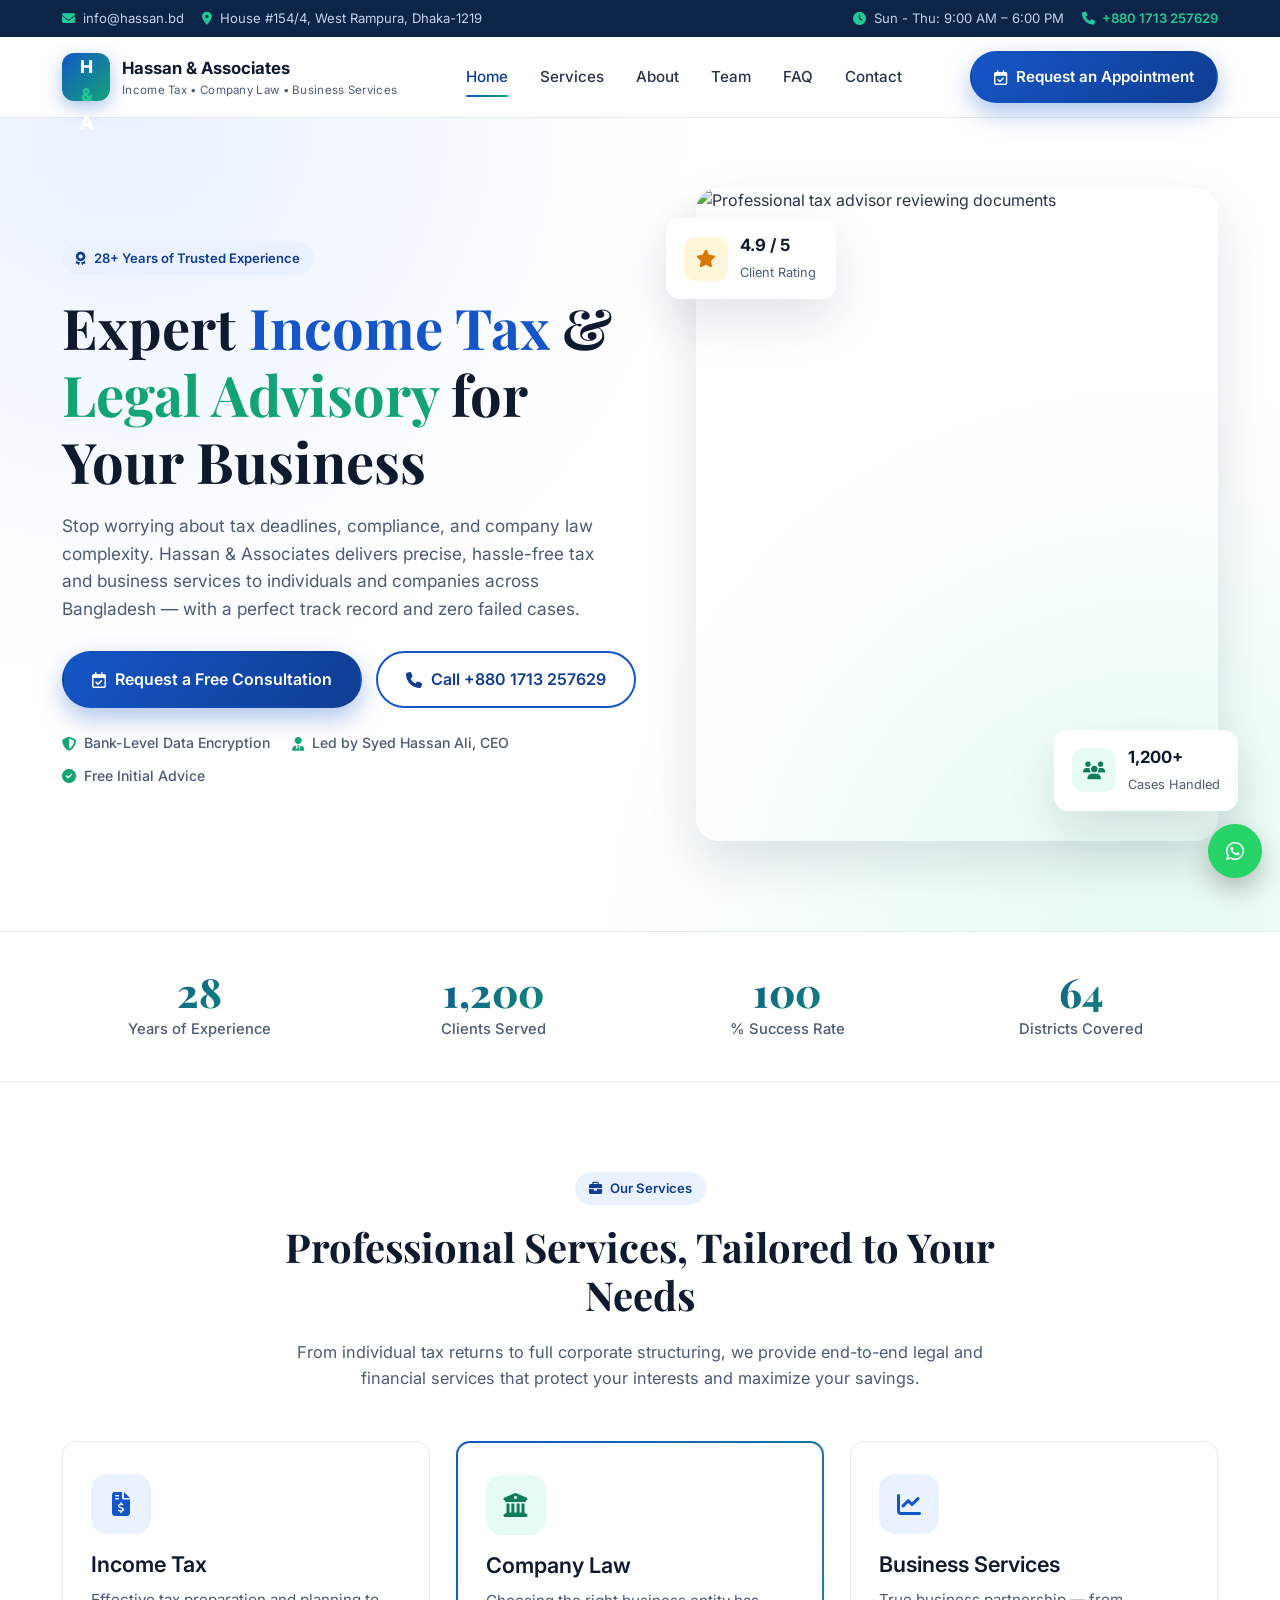
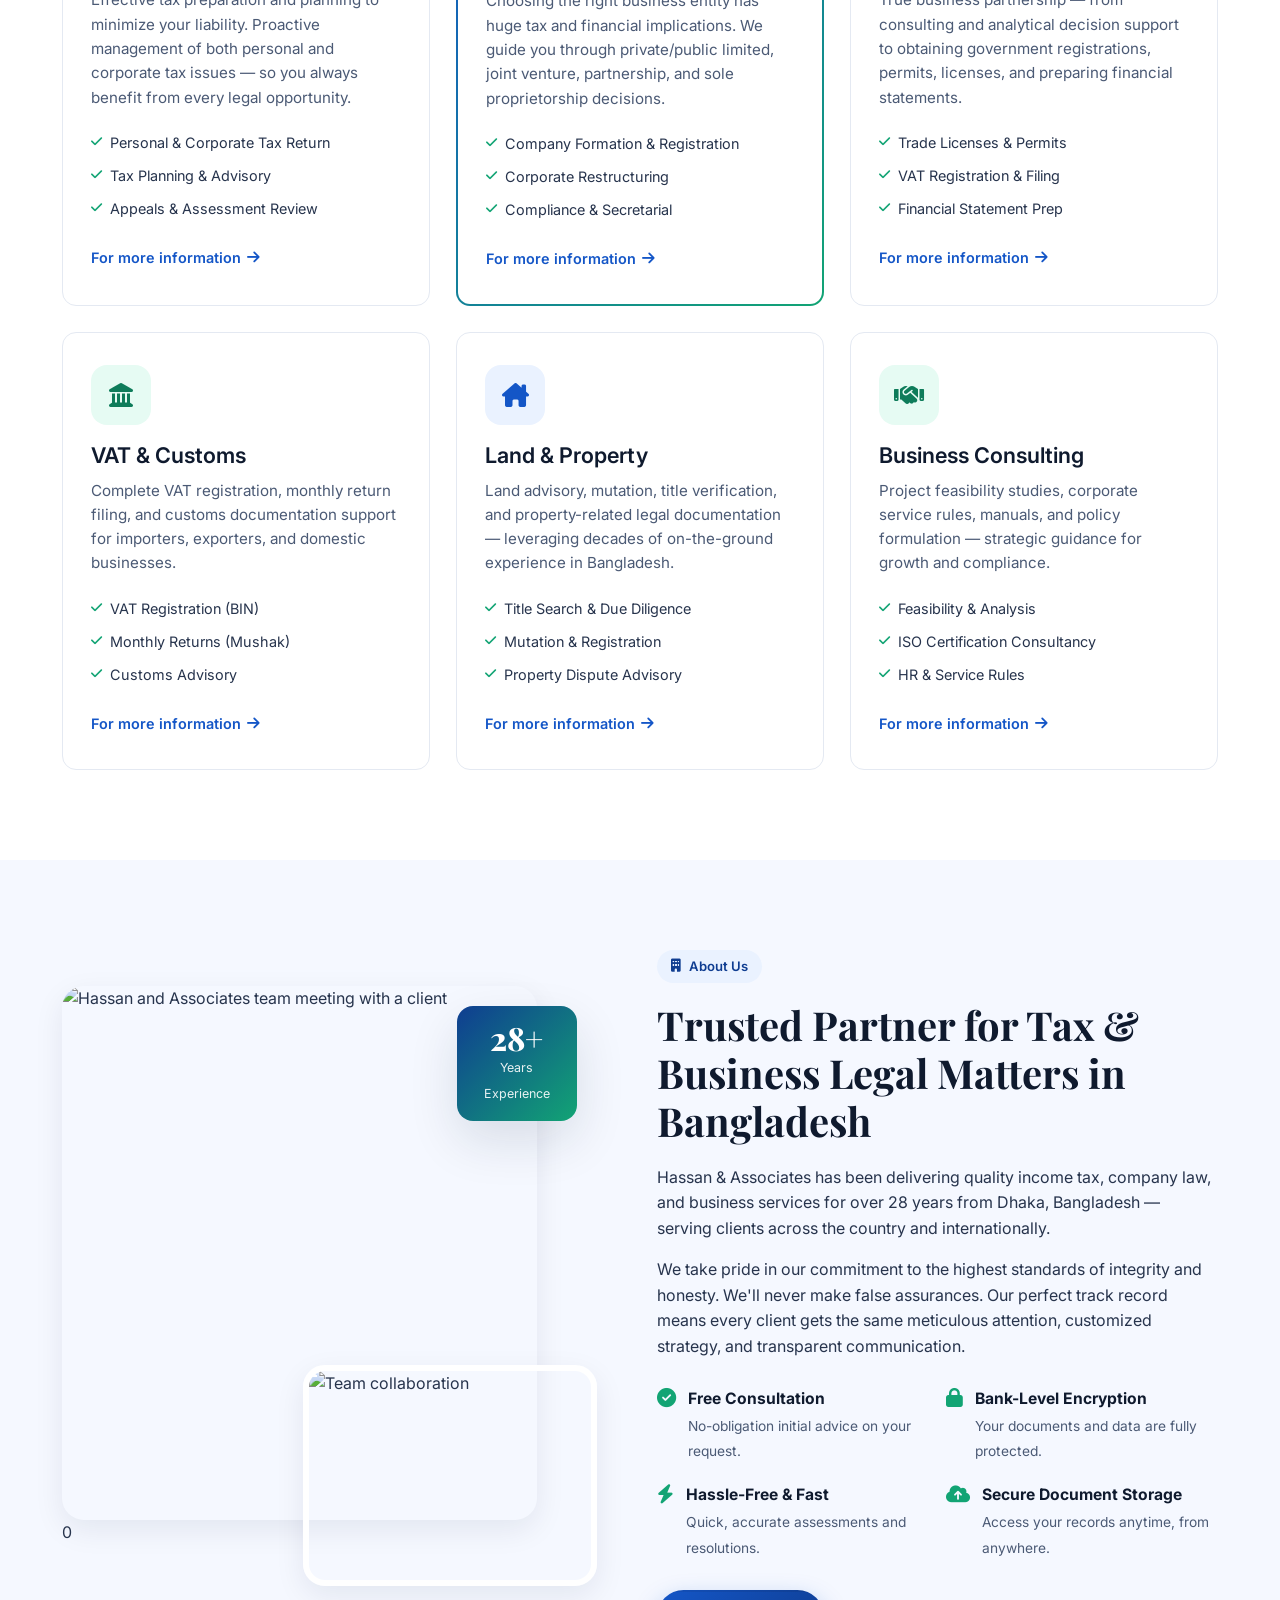
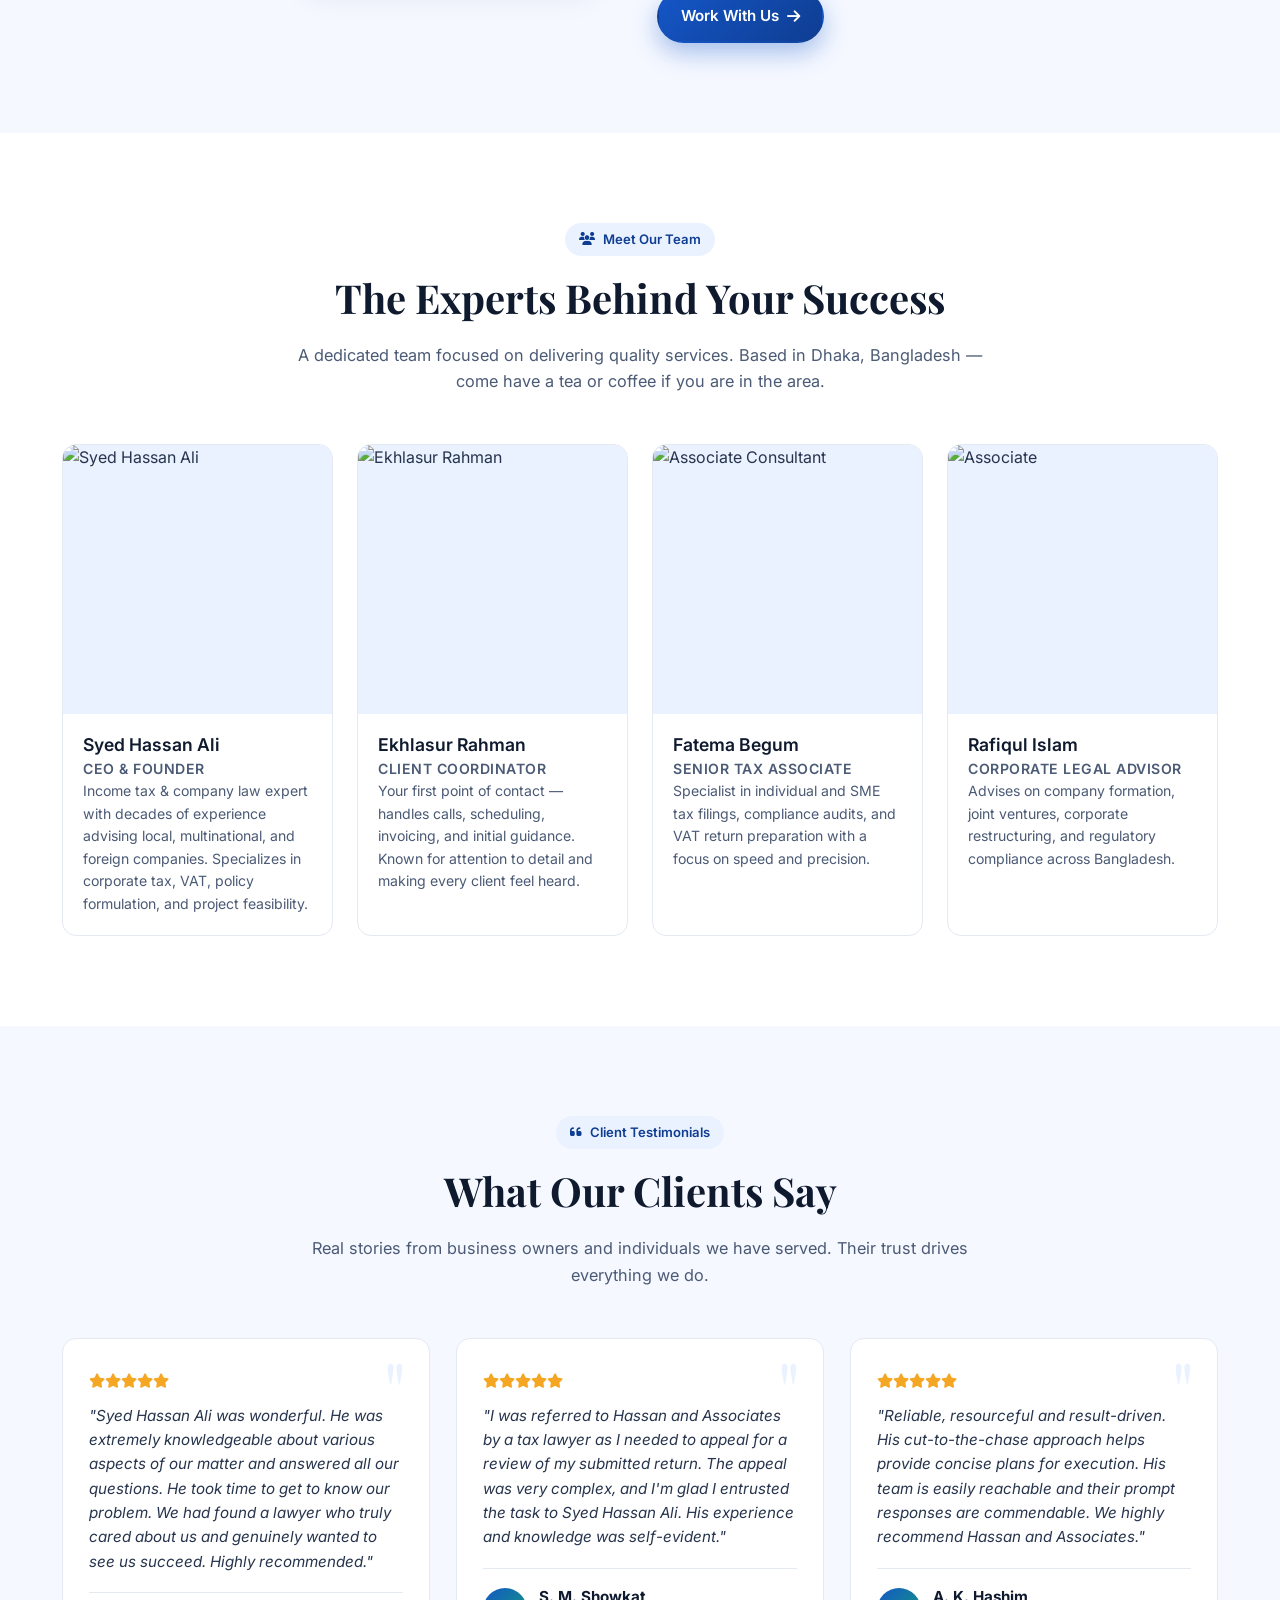
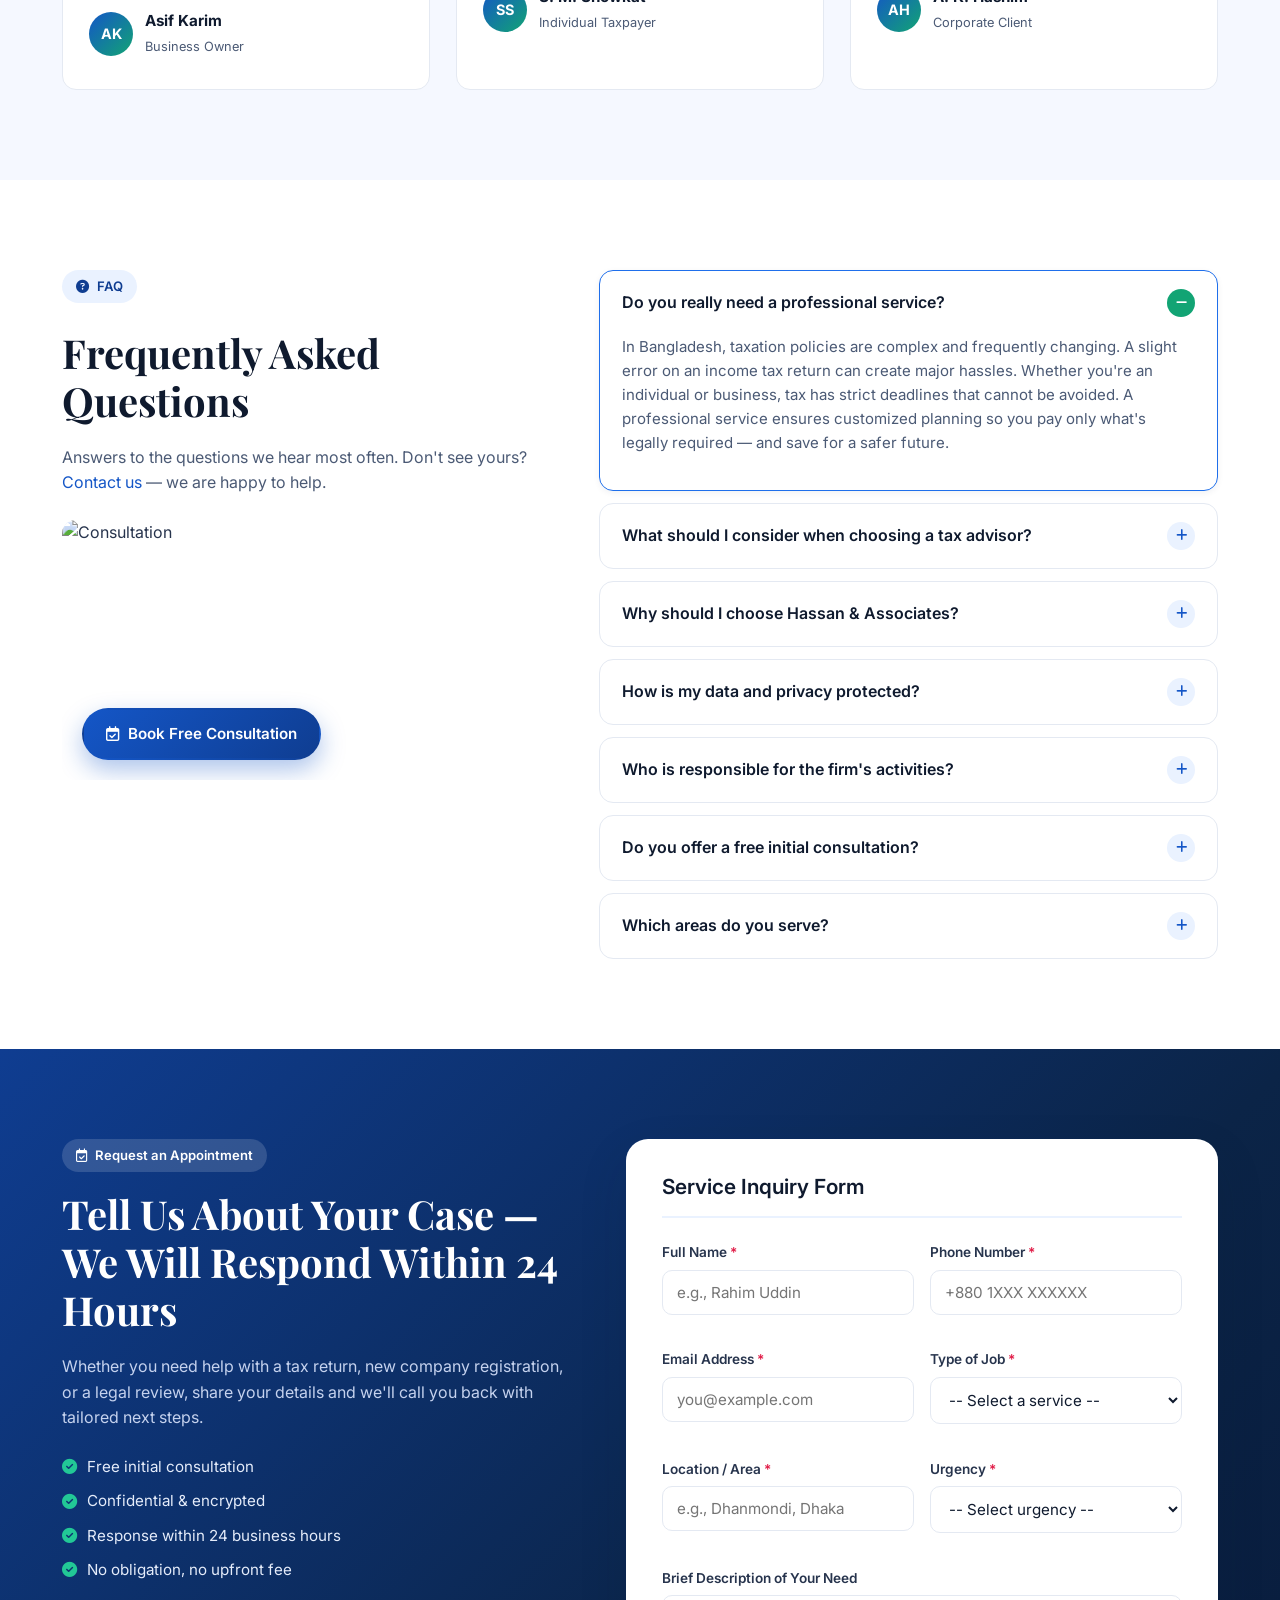
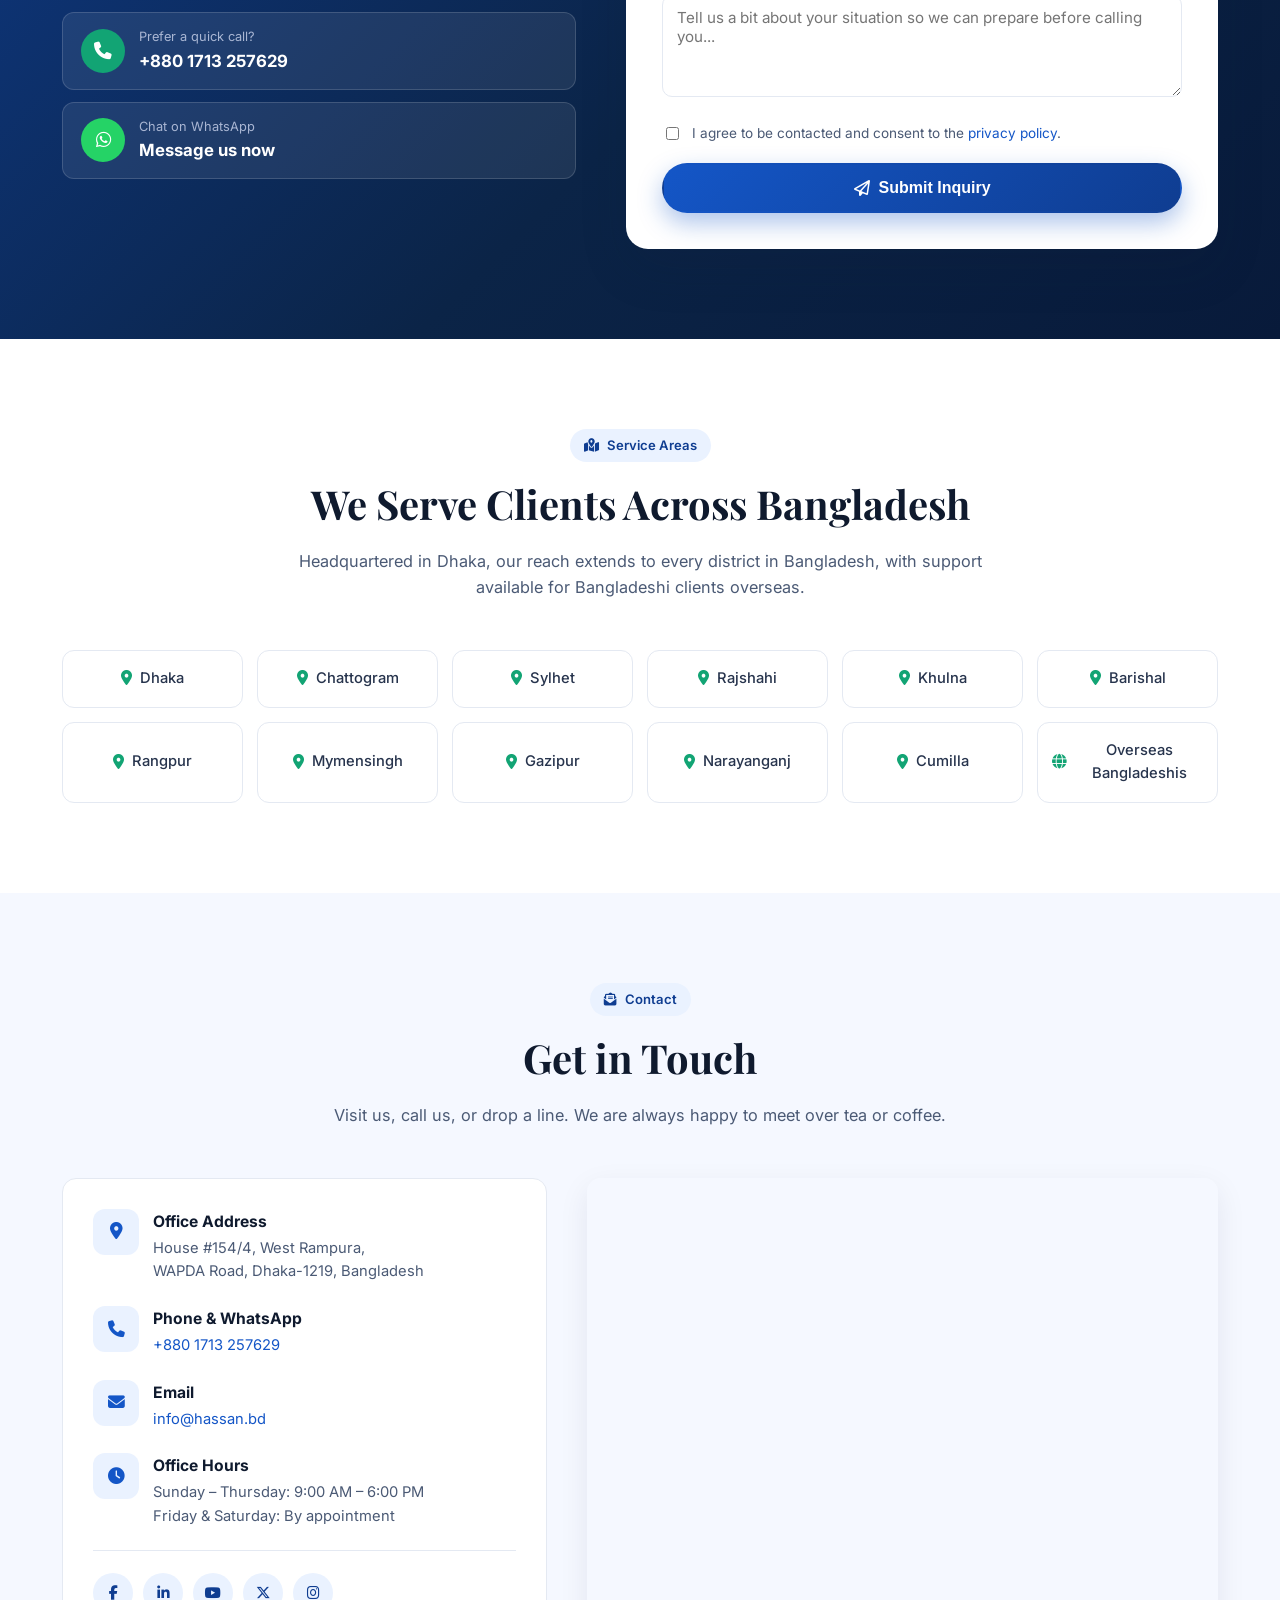
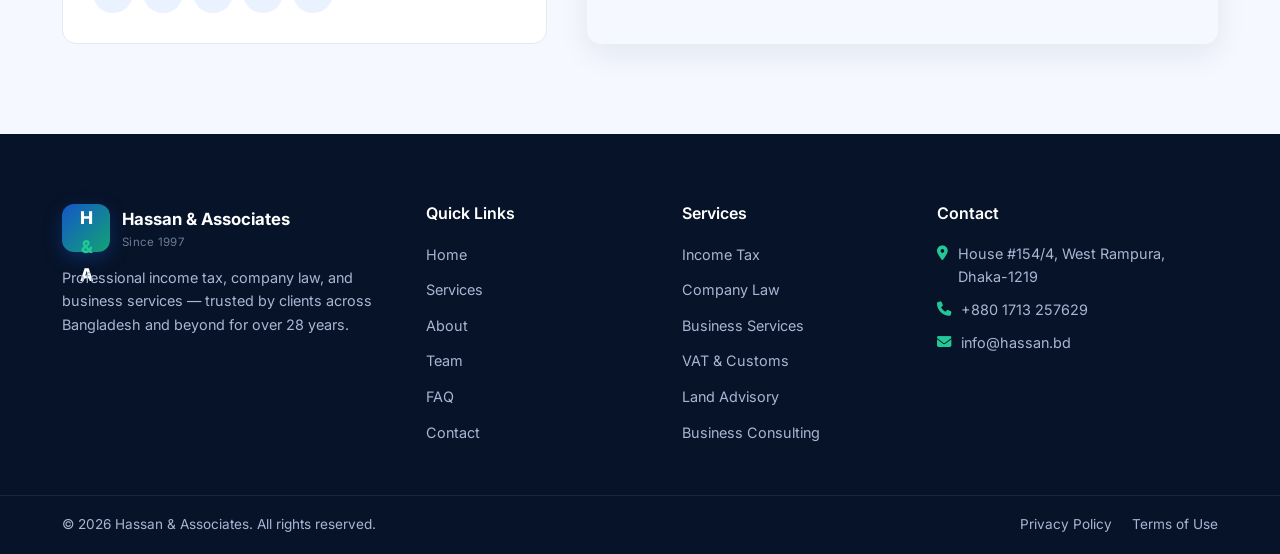
==== index.html @ a0969a12 "start" ====
<!DOCTYPE html>
<html lang="en">
<head>
  <meta charset="UTF-8" />
  <meta name="viewport" content="width=device-width, initial-scale=1.0" />
  <meta name="description" content="Hassan and Associates - Trusted income tax, company law, and business service providers in Dhaka, Bangladesh with 28+ years of experience. Book a free consultation today." />
  <meta name="keywords" content="income tax Bangladesh, tax consultant Dhaka, company law, business services, tax lawyer, Hassan and Associates, tax return filing Bangladesh" />
  <meta name="author" content="Hassan and Associates" />
  <meta name="robots" content="index, follow" />

  <!-- Open Graph -->
  <meta property="og:title" content="Hassan and Associates - Income Tax & Legal Service Providers" />
  <meta property="og:description" content="Professional income tax, company law, and business advisory services with 28+ years of trusted experience. Book a free consultation." />
  <meta property="og:type" content="website" />
  <meta property="og:url" content="https://hassan.bd" />

  <title>Hassan and Associates | Income Tax & Legal Service Providers in Bangladesh</title>

  <link rel="preconnect" href="https://fonts.googleapis.com" />
  <link rel="preconnect" href="https://fonts.gstatic.com" crossorigin />
  <link href="https://fonts.googleapis.com/css2?family=Inter:wght@400;500;600;700;800&family=Playfair+Display:wght@600;700&display=swap" rel="stylesheet" />

  <link rel="stylesheet" href="https://cdnjs.cloudflare.com/ajax/libs/font-awesome/6.5.1/css/all.min.css" />
  <link rel="stylesheet" href="styles.css" />
  
  <link rel="canonical" href="https://hassan.bd">
    	  
	<!-- favicon -->
	<link rel="apple-touch-icon" sizes="180x180" href="/img/ico/apple-touch-icon.png">
	<link rel="icon" type="image/png" sizes="32x32" href="/img/ico/favicon-32x32.png">
	<link rel="icon" type="image/png" sizes="16x16" href="/img/ico/favicon-16x16.png">
	<link rel="manifest" href="/img/ico/site.webmanifest">
	<link rel="mask-icon" href="/img/ico/safari-pinned-tab.svg" color="#5bbad5">
	<link rel="shortcut icon" href="/img/ico/favicon.ico">
	<meta name="msapplication-TileColor" content="#da532c">
	<meta name="msapplication-config" content="/img/ico/browserconfig.xml">
	<meta name="theme-color" content="#ffffff">
	
	 <!-- Global site tag (gtag.js) - Google Analytics -->
     <script async src="https://www.googletagmanager.com/gtag/js?id=UA-66934702-24"></script>
     <script>
     window.dataLayer = window.dataLayer || [];
     function gtag(){dataLayer.push(arguments);}
     gtag('js', new Date());

    gtag('config', 'UA-66934702-24');
    </script>
	
	<!-- Pinterestverify -->
	<meta name="p:domain_verify" content="af423f0d0a81107107714f6c39858ea6"/>
	
</head>
<body>

  <!-- Top Bar -->
  <div class="top-bar">
    <div class="container top-bar__inner">
      <div class="top-bar__left">
        <span><i class="fa-solid fa-envelope"></i> <a href="mailto:info@hassan.bd">info@hassan.bd</a></span>
        <span class="hide-sm"><i class="fa-solid fa-location-dot"></i> House #154/4, West Rampura, Dhaka-1219</span>
      </div>
      <div class="top-bar__right">
        <span><i class="fa-solid fa-clock"></i> Sun - Thu: 9:00 AM – 6:00 PM</span>
        <a href="tel:+8801713257629" class="top-bar__call hide-sm"><i class="fa-solid fa-phone"></i> +880 1713 257629</a>
      </div>
    </div>
  </div>

  <!-- Header / Navigation -->
  <header class="header" id="header">
    <div class="container header__inner">
      <a href="#home" class="logo">
        <div class="logo__mark">H<span>&amp;</span>A</div>
        <div class="logo__text">
          <strong>Hassan &amp; Associates</strong>
          <small>Income Tax • Company Law • Business Services</small>
        </div>
      </a>

      <nav class="nav" id="nav">
        <button class="nav__close" id="navClose" aria-label="Close menu"><i class="fa-solid fa-xmark"></i></button>
        <ul class="nav__list">
          <li><a href="#home" class="nav__link active">Home</a></li>
          <li><a href="#services" class="nav__link">Services</a></li>
          <li><a href="#about" class="nav__link">About</a></li>
          <li><a href="#team" class="nav__link">Team</a></li>
          <li><a href="#faq" class="nav__link">FAQ</a></li>
          <li><a href="#contact" class="nav__link">Contact</a></li>
        </ul>
        <a href="#appointment" class="btn btn--primary nav__cta-mobile">
          <i class="fa-regular fa-calendar-check"></i> Request Appointment
        </a>
      </nav>

      <div class="header__actions">
        <a href="tel:+8801713257629" class="header__phone" aria-label="Call us">
          <i class="fa-solid fa-phone"></i>
        </a>
        <a href="#appointment" class="btn btn--primary header__cta">
          <i class="fa-regular fa-calendar-check"></i>
          <span>Request an Appointment</span>
        </a>
        <button class="nav__toggle" id="navToggle" aria-label="Open menu"><i class="fa-solid fa-bars"></i></button>
      </div>
    </div>
  </header>

  <!-- Hero -->
  <section class="hero" id="home">
    <div class="container hero__inner">
      <div class="hero__content">
        <span class="eyebrow"><i class="fa-solid fa-award"></i> 28+ Years of Trusted Experience</span>
        <h1>Expert <span class="text-blue">Income Tax</span> &amp; <span class="text-green">Legal Advisory</span> for Your Business</h1>
        <p>
          Stop worrying about tax deadlines, compliance, and company law complexity.
          Hassan &amp; Associates delivers precise, hassle-free tax and business services to individuals and
          companies across Bangladesh — with a perfect track record and zero failed cases.
        </p>

        <div class="hero__ctas">
          <a href="#appointment" class="btn btn--primary btn--lg">
            <i class="fa-regular fa-calendar-check"></i> Request a Free Consultation
          </a>
          <a href="tel:+8801713257629" class="btn btn--ghost btn--lg click-to-call">
            <i class="fa-solid fa-phone"></i> Call +880 1713 257629
          </a>
        </div>

        <ul class="hero__trust">
          <li><i class="fa-solid fa-shield-halved"></i> Bank-Level Data Encryption</li>
          <li><i class="fa-solid fa-user-tie"></i> Led by Syed Hassan Ali, CEO</li>
          <li><i class="fa-solid fa-circle-check"></i> Free Initial Advice</li>
        </ul>
      </div>

      <div class="hero__visual">
        <div class="hero__image-wrap">
          <img src="https://images.unsplash.com/photo-1554224155-6726b3ff858f?auto=format&fit=crop&w=900&q=80" alt="Professional tax advisor reviewing documents" loading="lazy" />
          <div class="hero__badge hero__badge--top">
            <i class="fa-solid fa-star"></i>
            <div>
              <strong>4.9 / 5</strong>
              <span>Client Rating</span>
            </div>
          </div>
          <div class="hero__badge hero__badge--bottom">
            <i class="fa-solid fa-users"></i>
            <div>
              <strong>1,200+</strong>
              <span>Cases Handled</span>
            </div>
          </div>
        </div>
      </div>
    </div>
  </section>

  <!-- Stats -->
  <section class="stats">
    <div class="container stats__grid">
      <div class="stat">
        <div class="stat__num" data-count="28">0</div>
        <p>Years of Experience</p>
      </div>
      <div class="stat">
        <div class="stat__num" data-count="1200">0</div>
        <p>Clients Served</p>
      </div>
      <div class="stat">
        <div class="stat__num" data-count="100">0</div>
        <p>% Success Rate</p>
      </div>
      <div class="stat">
        <div class="stat__num" data-count="64">0</div>
        <p>Districts Covered</p>
      </div>
    </div>
  </section>

  <!-- Services -->
  <section class="section" id="services">
    <div class="container">
      <header class="section__head">
        <span class="eyebrow"><i class="fa-solid fa-briefcase"></i> Our Services</span>
        <h2>Professional Services, Tailored to Your Needs</h2>
        <p>From individual tax returns to full corporate structuring, we provide end-to-end legal and financial services that protect your interests and maximize your savings.</p>
      </header>

      <div class="services__grid">
        <article class="service">
          <div class="service__icon service__icon--blue">
            <i class="fa-solid fa-file-invoice-dollar"></i>
          </div>
          <h3>Income Tax</h3>
          <p>Effective tax preparation and planning to minimize your liability. Proactive management of both personal and corporate tax issues — so you always benefit from every legal opportunity.</p>
          <ul class="service__list">
            <li><i class="fa-solid fa-check"></i> Personal &amp; Corporate Tax Return</li>
            <li><i class="fa-solid fa-check"></i> Tax Planning &amp; Advisory</li>
            <li><i class="fa-solid fa-check"></i> Appeals &amp; Assessment Review</li>
          </ul>
          <a href="#appointment" class="service__link">For more information <i class="fa-solid fa-arrow-right"></i></a>
        </article>

        <article class="service service--featured">
          <div class="service__icon service__icon--green">
            <i class="fa-solid fa-building-columns"></i>
          </div>
          <h3>Company Law</h3>
          <p>Choosing the right business entity has huge tax and financial implications. We guide you through private/public limited, joint venture, partnership, and sole proprietorship decisions.</p>
          <ul class="service__list">
            <li><i class="fa-solid fa-check"></i> Company Formation &amp; Registration</li>
            <li><i class="fa-solid fa-check"></i> Corporate Restructuring</li>
            <li><i class="fa-solid fa-check"></i> Compliance &amp; Secretarial</li>
          </ul>
          <a href="#appointment" class="service__link">For more information <i class="fa-solid fa-arrow-right"></i></a>
        </article>

        <article class="service">
          <div class="service__icon service__icon--blue">
            <i class="fa-solid fa-chart-line"></i>
          </div>
          <h3>Business Services</h3>
          <p>True business partnership — from consulting and analytical decision support to obtaining government registrations, permits, licenses, and preparing financial statements.</p>
          <ul class="service__list">
            <li><i class="fa-solid fa-check"></i> Trade Licenses &amp; Permits</li>
            <li><i class="fa-solid fa-check"></i> VAT Registration &amp; Filing</li>
            <li><i class="fa-solid fa-check"></i> Financial Statement Prep</li>
          </ul>
          <a href="#appointment" class="service__link">For more information <i class="fa-solid fa-arrow-right"></i></a>
        </article>

        <article class="service">
          <div class="service__icon service__icon--green">
            <i class="fa-solid fa-landmark"></i>
          </div>
          <h3>VAT &amp; Customs</h3>
          <p>Complete VAT registration, monthly return filing, and customs documentation support for importers, exporters, and domestic businesses.</p>
          <ul class="service__list">
            <li><i class="fa-solid fa-check"></i> VAT Registration (BIN)</li>
            <li><i class="fa-solid fa-check"></i> Monthly Returns (Mushak)</li>
            <li><i class="fa-solid fa-check"></i> Customs Advisory</li>
          </ul>
          <a href="#appointment" class="service__link">For more information <i class="fa-solid fa-arrow-right"></i></a>
        </article>

        <article class="service">
          <div class="service__icon service__icon--blue">
            <i class="fa-solid fa-house-chimney"></i>
          </div>
          <h3>Land &amp; Property</h3>
          <p>Land advisory, mutation, title verification, and property-related legal documentation — leveraging decades of on-the-ground experience in Bangladesh.</p>
          <ul class="service__list">
            <li><i class="fa-solid fa-check"></i> Title Search &amp; Due Diligence</li>
            <li><i class="fa-solid fa-check"></i> Mutation &amp; Registration</li>
            <li><i class="fa-solid fa-check"></i> Property Dispute Advisory</li>
          </ul>
          <a href="#appointment" class="service__link">For more information <i class="fa-solid fa-arrow-right"></i></a>
        </article>

        <article class="service">
          <div class="service__icon service__icon--green">
            <i class="fa-solid fa-handshake"></i>
          </div>
          <h3>Business Consulting</h3>
          <p>Project feasibility studies, corporate service rules, manuals, and policy formulation — strategic guidance for growth and compliance.</p>
          <ul class="service__list">
            <li><i class="fa-solid fa-check"></i> Feasibility &amp; Analysis</li>
            <li><i class="fa-solid fa-check"></i> ISO Certification Consultancy</li>
            <li><i class="fa-solid fa-check"></i> HR &amp; Service Rules</li>
          </ul>
          <a href="#appointment" class="service__link">For more information<i class="fa-solid fa-arrow-right"></i></a>
        </article>
      </div>
    </div>
  </section>

  <!-- About -->
  <section class="section section--alt" id="about">
    <div class="container about__grid">
      <div class="about__media">
        <img class="about__img about__img--main" src="https://images.unsplash.com/photo-1600880292203-757bb62b4baf?auto=format&fit=crop&w=800&q=80" alt="Hassan and Associates team meeting with a client" loading="lazy" />
        <img class="about__img about__img--sub" src="https://images.unsplash.com/photo-1521737604893-d14cc237f11d?auto=format&fit=crop&w=500&q=80" alt="Team collaboration" loading="lazy" />
        <div class="about__experience">
          <strong>28+</strong>
          <span>Years<br />Experience</span>
        </div>0
      </div>

      <div class="about__content">
        <span class="eyebrow"><i class="fa-solid fa-building"></i> About Us</span>
        <h2>Trusted Partner for Tax &amp; Business Legal Matters in Bangladesh</h2>
        <p class="lead">
          Hassan &amp; Associates has been delivering quality income tax, company law, and business services for over 28 years from Dhaka, Bangladesh — serving clients across the country and internationally.
        </p>
        <p>
          We take pride in our commitment to the highest standards of integrity and honesty. We'll never make false assurances. Our perfect track record means every client gets the same meticulous attention, customized strategy, and transparent communication.
        </p>

        <div class="about__features">
          <div class="about__feature">
            <i class="fa-solid fa-circle-check"></i>
            <div>
              <strong>Free Consultation</strong>
              <span>No-obligation initial advice on your request.</span>
            </div>
          </div>
          <div class="about__feature">
            <i class="fa-solid fa-lock"></i>
            <div>
              <strong>Bank-Level Encryption</strong>
              <span>Your documents and data are fully protected.</span>
            </div>
          </div>
          <div class="about__feature">
            <i class="fa-solid fa-bolt"></i>
            <div>
              <strong>Hassle-Free &amp; Fast</strong>
              <span>Quick, accurate assessments and resolutions.</span>
            </div>
          </div>
          <div class="about__feature">
            <i class="fa-solid fa-cloud-arrow-up"></i>
            <div>
              <strong>Secure Document Storage</strong>
              <span>Access your records anytime, from anywhere.</span>
            </div>
          </div>
        </div>

        <a href="#appointment" class="btn btn--primary">Work With Us <i class="fa-solid fa-arrow-right"></i></a>
      </div>
    </div>
  </section>

  <!-- Team -->
  <section class="section" id="team">
    <div class="container">
      <header class="section__head">
        <span class="eyebrow"><i class="fa-solid fa-users"></i> Meet Our Team</span>
        <h2>The Experts Behind Your Success</h2>
        <p>A dedicated team focused on delivering quality services. Based in Dhaka, Bangladesh — come have a tea or coffee if you are in the area.</p>
      </header>

      <div class="team__grid">
        <article class="team-card">
          <div class="team-card__img">
            <img src="https://images.unsplash.com/photo-1560250097-0b93528c311a?auto=format&fit=crop&w=600&q=80" alt="Syed Hassan Ali" loading="lazy" />
            <div class="team-card__social">
              <a href="#" aria-label="LinkedIn"><i class="fa-brands fa-linkedin-in"></i></a>
              <a href="#" aria-label="Twitter"><i class="fa-brands fa-x-twitter"></i></a>
              <a href="mailto:info@hassan.bd" aria-label="Email"><i class="fa-solid fa-envelope"></i></a>
            </div>
          </div>
          <div class="team-card__body">
            <h3>Syed Hassan Ali</h3>
            <p class="team-card__role">CEO &amp; Founder</p>
            <p>Income tax &amp; company law expert with decades of experience advising local, multinational, and foreign companies. Specializes in corporate tax, VAT, policy formulation, and project feasibility.</p>
          </div>
        </article>

        <article class="team-card">
          <div class="team-card__img">
            <img src="https://images.unsplash.com/photo-1507003211169-0a1dd7228f2d?auto=format&fit=crop&w=600&q=80" alt="Ekhlasur Rahman" loading="lazy" />
            <div class="team-card__social">
              <a href="#" aria-label="LinkedIn"><i class="fa-brands fa-linkedin-in"></i></a>
              <a href="#" aria-label="Twitter"><i class="fa-brands fa-x-twitter"></i></a>
              <a href="mailto:info@hassan.bd" aria-label="Email"><i class="fa-solid fa-envelope"></i></a>
            </div>
          </div>
          <div class="team-card__body">
            <h3>Ekhlasur Rahman</h3>
            <p class="team-card__role">Client Coordinator</p>
            <p>Your first point of contact — handles calls, scheduling, invoicing, and initial guidance. Known for attention to detail and making every client feel heard.</p>
          </div>
        </article>

        <article class="team-card">
          <div class="team-card__img">
            <img src="https://images.unsplash.com/photo-1573496359142-b8d87734a5a2?auto=format&fit=crop&w=600&q=80" alt="Associate Consultant" loading="lazy" />
            <div class="team-card__social">
              <a href="#" aria-label="LinkedIn"><i class="fa-brands fa-linkedin-in"></i></a>
              <a href="#" aria-label="Twitter"><i class="fa-brands fa-x-twitter"></i></a>
              <a href="mailto:info@hassan.bd" aria-label="Email"><i class="fa-solid fa-envelope"></i></a>
            </div>
          </div>
          <div class="team-card__body">
            <h3>Fatema Begum</h3>
            <p class="team-card__role">Senior Tax Associate</p>
            <p>Specialist in individual and SME tax filings, compliance audits, and VAT return preparation with a focus on speed and precision.</p>
          </div>
        </article>

        <article class="team-card">
          <div class="team-card__img">
            <img src="https://images.unsplash.com/photo-1472099645785-5658abf4ff4e?auto=format&fit=crop&w=600&q=80" alt="Associate" loading="lazy" />
            <div class="team-card__social">
              <a href="#" aria-label="LinkedIn"><i class="fa-brands fa-linkedin-in"></i></a>
              <a href="#" aria-label="Twitter"><i class="fa-brands fa-x-twitter"></i></a>
              <a href="mailto:info@hassan.bd" aria-label="Email"><i class="fa-solid fa-envelope"></i></a>
            </div>
          </div>
          <div class="team-card__body">
            <h3>Rafiqul Islam</h3>
            <p class="team-card__role">Corporate Legal Advisor</p>
            <p>Advises on company formation, joint ventures, corporate restructuring, and regulatory compliance across Bangladesh.</p>
          </div>
        </article>
      </div>
    </div>
  </section>

  <!-- Testimonials -->
  <section class="section section--alt" id="testimonials">
    <div class="container">
      <header class="section__head">
        <span class="eyebrow"><i class="fa-solid fa-quote-left"></i> Client Testimonials</span>
        <h2>What Our Clients Say</h2>
        <p>Real stories from business owners and individuals we have served. Their trust drives everything we do.</p>
      </header>

      <div class="testimonials">
        <article class="testimonial">
          <div class="testimonial__stars">
            <i class="fa-solid fa-star"></i><i class="fa-solid fa-star"></i><i class="fa-solid fa-star"></i><i class="fa-solid fa-star"></i><i class="fa-solid fa-star"></i>
          </div>
          <p class="testimonial__text">
            "Syed Hassan Ali was wonderful. He was extremely knowledgeable about various aspects of our matter and answered all our questions. He took time to get to know our problem. We had found a lawyer who truly cared about us and genuinely wanted to see us succeed. Highly recommended."
          </p>
          <div class="testimonial__person">
            <div class="testimonial__avatar">AK</div>
            <div>
              <strong>Asif Karim</strong>
              <span>Business Owner</span>
            </div>
          </div>
        </article>

        <article class="testimonial">
          <div class="testimonial__stars">
            <i class="fa-solid fa-star"></i><i class="fa-solid fa-star"></i><i class="fa-solid fa-star"></i><i class="fa-solid fa-star"></i><i class="fa-solid fa-star"></i>
          </div>
          <p class="testimonial__text">
            "I was referred to Hassan and Associates by a tax lawyer as I needed to appeal for a review of my submitted return. The appeal was very complex, and I'm glad I entrusted the task to Syed Hassan Ali. His experience and knowledge was self-evident."
          </p>
          <div class="testimonial__person">
            <div class="testimonial__avatar">SS</div>
            <div>
              <strong>S. M. Showkat</strong>
              <span>Individual Taxpayer</span>
            </div>
          </div>
        </article>

        <article class="testimonial">
          <div class="testimonial__stars">
            <i class="fa-solid fa-star"></i><i class="fa-solid fa-star"></i><i class="fa-solid fa-star"></i><i class="fa-solid fa-star"></i><i class="fa-solid fa-star"></i>
          </div>
          <p class="testimonial__text">
            "Reliable, resourceful and result-driven. His cut-to-the-chase approach helps provide concise plans for execution. His team is easily reachable and their prompt responses are commendable. We highly recommend Hassan and Associates."
          </p>
          <div class="testimonial__person">
            <div class="testimonial__avatar">AH</div>
            <div>
              <strong>A. K. Hashim</strong>
              <span>Corporate Client</span>
            </div>
          </div>
        </article>
      </div>
    </div>
  </section>

  <!-- FAQ -->
  <section class="section" id="faq">
    <div class="container faq__grid">
      <div class="faq__intro">
        <span class="eyebrow"><i class="fa-solid fa-circle-question"></i> FAQ</span>
        <h2>Frequently Asked Questions</h2>
        <p>Answers to the questions we hear most often. Don't see yours? <a href="#contact">Contact us</a> — we are happy to help.</p>
        <div class="faq__cta">
          <img src="https://images.unsplash.com/photo-1556761175-5973dc0f32e7?auto=format&fit=crop&w=600&q=80" alt="Consultation" loading="lazy" />
          <a href="#appointment" class="btn btn--primary"><i class="fa-regular fa-calendar-check"></i> Book Free Consultation</a>
        </div>
      </div>

      <div class="faq__list">
        <details class="faq-item" open>
          <summary>Do you really need a professional service?</summary>
          <div class="faq-item__body">
            <p>In Bangladesh, taxation policies are complex and frequently changing. A slight error on an income tax return can create major hassles. Whether you're an individual or business, tax has strict deadlines that cannot be avoided. A professional service ensures customized planning so you pay only what's legally required — and save for a safer future.</p>
          </div>
        </details>

        <details class="faq-item">
          <summary>What should I consider when choosing a tax advisor?</summary>
          <div class="faq-item__body">
            <p>Verify how long the firm has been in the field, the qualifications of its members, and whether the advisor is a member of the local Taxes Bar Association. Once you have satisfactory answers to these, you can proceed with confidence.</p>
          </div>
        </details>

        <details class="faq-item">
          <summary>Why should I choose Hassan &amp; Associates?</summary>
          <div class="faq-item__body">
            <p>With 28+ years of experience, we focus on individual needs and treat every client as one who matters. We thoroughly study your situation and tailor advice accordingly. Although based in Dhaka, we serve clients across Bangladesh and worldwide, with a commitment to integrity, honesty, and a zero-failure track record.</p>
          </div>
        </details>

        <details class="faq-item">
          <summary>How is my data and privacy protected?</summary>
          <div class="faq-item__body">
            <p>Your privacy is critical. Information shared with your preparer remains strictly confidential and is never given to a third party without your written consent. All client information is maintained in a secure location with bank-level encryption and accessible only by trusted staff.</p>
          </div>
        </details>

        <details class="faq-item">
          <summary>Who is responsible for the firm's activities?</summary>
          <div class="faq-item__body">
            <p>Syed Hassan Ali, CEO of the firm, is the responsible person for all activities and oversees every engagement personally.</p>
          </div>
        </details>

        <details class="faq-item">
          <summary>Do you offer a free initial consultation?</summary>
          <div class="faq-item__body">
            <p>Yes — we provide free advice on request. Simply fill out our appointment form or call us, and one of our team members will get in touch to understand your needs.</p>
          </div>
        </details>

        <details class="faq-item">
          <summary>Which areas do you serve?</summary>
          <div class="faq-item__body">
            <p>Our office is in West Rampura, Dhaka, and we serve clients across all 64 districts of Bangladesh. We also support Bangladeshi clients living abroad through our online document-handling platform.</p>
          </div>
        </details>
      </div>
    </div>
  </section>

  <!-- Appointment / Inquiry Form -->
  <section class="section section--gradient" id="appointment">
    <div class="container appointment__grid">
      <div class="appointment__info">
        <span class="eyebrow eyebrow--light"><i class="fa-regular fa-calendar-check"></i> Request an Appointment</span>
        <h2>Tell Us About Your Case — We Will Respond Within 24 Hours</h2>
        <p>Whether you need help with a tax return, new company registration, or a legal review, share your details and we'll call you back with tailored next steps.</p>

        <ul class="appointment__benefits">
          <li><i class="fa-solid fa-circle-check"></i> Free initial consultation</li>
          <li><i class="fa-solid fa-circle-check"></i> Confidential &amp; encrypted</li>
          <li><i class="fa-solid fa-circle-check"></i> Response within 24 business hours</li>
          <li><i class="fa-solid fa-circle-check"></i> No obligation, no upfront fee</li>
        </ul>

        <div class="appointment__contact">
          <a href="tel:+8801713257629" class="appointment__phone click-to-call">
            <i class="fa-solid fa-phone"></i>
            <div>
              <span>Prefer a quick call?</span>
              <strong>+880 1713 257629</strong>
            </div>
          </a>
          <a href="https://wa.me/8801713257629" class="appointment__phone appointment__phone--wa" target="_blank" rel="noopener">
            <i class="fa-brands fa-whatsapp"></i>
            <div>
              <span>Chat on WhatsApp</span>
              <strong>Message us now</strong>
            </div>
          </a>
        </div>
      </div>

      <form class="form" id="inquiryForm" action="https://formspree.io/f/xaqajyyj" method="POST" novalidate>
  	  <h3 class="form__title">Service Inquiry Form</h3>
        <!-- Hidden fields for Formspree -->
        <input type="hidden" name="_subject" value="New Inquiry from Hassan &amp; Associates Website" />
        <input type="text" name="_gotcha" style="display:none" tabindex="-1" autocomplete="off" />

        <div class="form__row">
          <div class="form__group">
            <label for="fullName">Full Name <span class="req">*</span></label>
            <input type="text" id="fullName" name="fullName" placeholder="e.g., Rahim Uddin" required />
            <span class="form__error" data-for="fullName"></span>
          </div>
          <div class="form__group">
            <label for="phone">Phone Number <span class="req">*</span></label>
            <input type="tel" id="phone" name="phone" placeholder="+880 1XXX XXXXXX" required />
            <span class="form__error" data-for="phone"></span>
          </div>
        </div>

        <div class="form__row">
          <div class="form__group">
            <label for="email">Email Address <span class="req">*</span></label>
            <input type="email" id="email" name="email" placeholder="you@example.com" required />
            <span class="form__error" data-for="email"></span>
          </div>
          <div class="form__group">
            <label for="jobType">Type of Job <span class="req">*</span></label>
            <select id="jobType" name="jobType" required>
              <option value="">-- Select a service --</option>
              <option>Income Tax Return</option>
              <option>Tax Planning &amp; Advisory</option>
              <option>Tax Appeal / Assessment Review</option>
              <option>Company Formation / Registration</option>
              <option>Company Law &amp; Compliance</option>
              <option>VAT Registration &amp; Return</option>
              <option>Trade License / Permits</option>
              <option>Land &amp; Property Advisory</option>
              <option>Financial Statement Preparation</option>
              <option>Business Consulting</option>
              <option>Other</option>
            </select>
            <span class="form__error" data-for="jobType"></span>
          </div>
        </div>

        <div class="form__row">
          <div class="form__group">
            <label for="location">Location / Area <span class="req">*</span></label>
            <input type="text" id="location" name="location" placeholder="e.g., Dhanmondi, Dhaka" required />
            <span class="form__error" data-for="location"></span>
          </div>
          <div class="form__group">
            <label for="urgency">Urgency <span class="req">*</span></label>
            <select id="urgency" name="urgency" required>
              <option value="">-- Select urgency --</option>
              <option value="Immediate">Immediate (within 48 hours)</option>
              <option value="This week">This week</option>
              <option value="This month">This month</option>
              <option value="Just exploring">Just exploring</option>
            </select>
            <span class="form__error" data-for="urgency"></span>
          </div>
        </div>

        <div class="form__group">
          <label for="message">Brief Description of Your Need</label>
          <textarea id="message" name="message" rows="4" placeholder="Tell us a bit about your situation so we can prepare before calling you..."></textarea>
        </div>

        <div class="form__group form__group--check">
          <input type="checkbox" id="consent" name="consent" required />
          <label for="consent">I agree to be contacted and consent to the <a href="#">privacy policy</a>.</label>
        </div>

        <button type="submit" class="btn btn--primary btn--lg btn--block">
          <i class="fa-regular fa-paper-plane"></i> Submit Inquiry
        </button>

        <p class="form__success" id="formSuccess" hidden>
          <i class="fa-solid fa-circle-check"></i> Thank you! Your inquiry has been submitted. We'll contact you within 24 hours.
        </p>
      </form>
    </div>
  </section>

  <!-- Operating Areas -->
  <section class="section" id="areas">
    <div class="container">
      <header class="section__head">
        <span class="eyebrow"><i class="fa-solid fa-map-location-dot"></i> Service Areas</span>
        <h2>We Serve Clients Across Bangladesh</h2>
        <p>Headquartered in Dhaka, our reach extends to every district in Bangladesh, with support available for Bangladeshi clients overseas.</p>
      </header>

      <div class="areas__grid">
        <div class="area-card"><i class="fa-solid fa-location-dot"></i> Dhaka</div>
        <div class="area-card"><i class="fa-solid fa-location-dot"></i> Chattogram</div>
        <div class="area-card"><i class="fa-solid fa-location-dot"></i> Sylhet</div>
        <div class="area-card"><i class="fa-solid fa-location-dot"></i> Rajshahi</div>
        <div class="area-card"><i class="fa-solid fa-location-dot"></i> Khulna</div>
        <div class="area-card"><i class="fa-solid fa-location-dot"></i> Barishal</div>
        <div class="area-card"><i class="fa-solid fa-location-dot"></i> Rangpur</div>
        <div class="area-card"><i class="fa-solid fa-location-dot"></i> Mymensingh</div>
        <div class="area-card"><i class="fa-solid fa-location-dot"></i> Gazipur</div>
        <div class="area-card"><i class="fa-solid fa-location-dot"></i> Narayanganj</div>
        <div class="area-card"><i class="fa-solid fa-location-dot"></i> Cumilla</div>
        <div class="area-card"><i class="fa-solid fa-globe"></i> Overseas Bangladeshis</div>
      </div>
    </div>
  </section>

  <!-- Contact + Map -->
  <section class="section section--alt" id="contact">
    <div class="container">
      <header class="section__head">
        <span class="eyebrow"><i class="fa-solid fa-envelope-open-text"></i> Contact</span>
        <h2>Get in Touch</h2>
        <p>Visit us, call us, or drop a line. We are always happy to meet over tea or coffee.</p>
      </header>

      <div class="contact__grid">
        <div class="contact__info">
          <div class="contact__item">
            <div class="contact__icon"><i class="fa-solid fa-location-dot"></i></div>
            <div>
              <strong>Office Address</strong>
              <p>House #154/4, West Rampura,<br />WAPDA Road, Dhaka-1219, Bangladesh</p>
            </div>
          </div>
          <div class="contact__item">
            <div class="contact__icon"><i class="fa-solid fa-phone"></i></div>
            <div>
              <strong>Phone &amp; WhatsApp</strong>
              <p><a href="tel:+8801713257629" class="click-to-call">+880 1713 257629</a></p>
            </div>
          </div>
          <div class="contact__item">
            <div class="contact__icon"><i class="fa-solid fa-envelope"></i></div>
            <div>
              <strong>Email</strong>
              <p><a href="mailto:info@hassan.bd">info@hassan.bd</a></p>
            </div>
          </div>
          <div class="contact__item">
            <div class="contact__icon"><i class="fa-solid fa-clock"></i></div>
            <div>
              <strong>Office Hours</strong>
              <p>Sunday – Thursday: 9:00 AM – 6:00 PM<br />Friday &amp; Saturday: By appointment</p>
            </div>
          </div>

          <div class="contact__socials">
            <a href="https://www.facebook.com/hassan.com.bd" target="_blank" rel="noopener" aria-label="Facebook"><i class="fa-brands fa-facebook-f"></i></a>
            <a href="https://www.linkedin.com/company/hassanassociates" target="_blank" rel="noopener" aria-label="LinkedIn"><i class="fa-brands fa-linkedin-in"></i></a>
            <a href="https://www.youtube.com/channel/UCdKY7Ei8I9x5-UbYFehlGXw" target="_blank" rel="noopener" aria-label="YouTube"><i class="fa-brands fa-youtube"></i></a>
            <a href="https://twitter.com/hasanassociates" target="_blank" rel="noopener" aria-label="Twitter"><i class="fa-brands fa-x-twitter"></i></a>
            <a href="https://www.instagram.com/hassanandassociates" target="_blank" rel="noopener" aria-label="Instagram"><i class="fa-brands fa-instagram"></i></a>
          </div>
        </div>

        <div class="contact__map">
          <iframe
            src="https://www.google.com/maps?q=West+Rampura+WAPDA+Road+Dhaka+1219&output=embed"
            width="100%"
            height="100%"
            style="border:0;"
            allowfullscreen=""
            loading="lazy"
            referrerpolicy="no-referrer-when-downgrade"
            title="Hassan and Associates office location">
          </iframe>
        </div>
      </div>
    </div>
  </section>

  <!-- Footer -->
  <footer class="footer">
    <div class="container footer__grid">
      <div>
        <a href="#home" class="logo logo--footer">
          <div class="logo__mark">H<span>&amp;</span>A</div>
          <div class="logo__text">
            <strong>Hassan &amp; Associates</strong>
            <small>Since 1997</small>
          </div>
        </a>
        <p class="footer__about">Professional income tax, company law, and business services — trusted by clients across Bangladesh and beyond for over 28 years.</p>
      </div>

      <div>
        <h4>Quick Links</h4>
        <ul class="footer__links">
          <li><a href="#home">Home</a></li>
          <li><a href="#services">Services</a></li>
          <li><a href="#about">About</a></li>
          <li><a href="#team">Team</a></li>
          <li><a href="#faq">FAQ</a></li>
          <li><a href="#contact">Contact</a></li>
        </ul>
      </div>

      <div>
        <h4>Services</h4>
        <ul class="footer__links">
          <li><a href="#services">Income Tax</a></li>
          <li><a href="#services">Company Law</a></li>
          <li><a href="#services">Business Services</a></li>
          <li><a href="#services">VAT &amp; Customs</a></li>
          <li><a href="#services">Land Advisory</a></li>
          <li><a href="#services">Business Consulting</a></li>
        </ul>
      </div>

      <div>
        <h4>Contact</h4>
        <ul class="footer__contact">
          <li><i class="fa-solid fa-location-dot"></i> House #154/4, West Rampura, Dhaka-1219</li>
          <li><i class="fa-solid fa-phone"></i> <a href="tel:+8801713257629">+880 1713 257629</a></li>
          <li><i class="fa-solid fa-envelope"></i> <a href="mailto:info@hassan.bd">info@hassan.bd</a></li>
        </ul>
      </div>
    </div>

    <div class="footer__bottom">
      <div class="container footer__bottom-inner">
        <p>&copy; <span id="year"></span> Hassan &amp; Associates. All rights reserved.</p>
        <ul>
          <li><a href="#">Privacy Policy</a></li>
          <li><a href="#">Terms of Use</a></li>
        </ul>
      </div>
    </div>
  </footer>

  <!-- Floating CTA for mobile -->
  <a href="tel:+8801713257629" class="float-cta float-cta--call click-to-call" aria-label="Call Us">
    <i class="fa-solid fa-phone"></i>
  </a>
  <a href="https://wa.me/8801713257629" class="float-cta float-cta--wa" target="_blank" rel="noopener" aria-label="WhatsApp Us">
    <i class="fa-brands fa-whatsapp"></i>
  </a>

  <script src="script.js"></script>
</body>
</html>
---- styles.css ----
/* ==========================================================
   Hassan & Associates — Lead Generation Website
   Professional White / Blue / Green theme
   ========================================================== */

:root {
  --blue-900: #0b2447;
  --blue-700: #0f3d91;
  --blue-600: #1456c7;
  --blue-500: #1f6feb;
  --blue-50:  #eaf2ff;

  --green-700: #0e7c5a;
  --green-600: #12a474;
  --green-500: #22c896;
  --green-50:  #e6fbf3;

  --ink-900: #0f1a2e;
  --ink-700: #27344d;
  --ink-500: #4b5a75;
  --ink-400: #6b7a95;
  --ink-300: #9aa7bd;
  --line:    #e4e9f2;
  --bg-alt:  #f5f8ff;
  --white:   #ffffff;

  --shadow-sm: 0 2px 6px rgba(15,30,60,.06);
  --shadow:    0 10px 30px rgba(15,30,60,.08);
  --shadow-lg: 0 20px 50px rgba(15,30,60,.12);

  --radius-sm: 8px;
  --radius:    14px;
  --radius-lg: 22px;

  --container: 1200px;

  --font-body: 'Inter', system-ui, -apple-system, Segoe UI, Roboto, sans-serif;
  --font-head: 'Playfair Display', Georgia, serif;
}

*, *::before, *::after { box-sizing: border-box; }

html { scroll-behavior: smooth; }

body {
  margin: 0;
  font-family: var(--font-body);
  color: var(--ink-700);
  background: var(--white);
  line-height: 1.6;
  -webkit-font-smoothing: antialiased;
  font-size: 16px;
}

img { max-width: 100%; display: block; }

a { color: var(--blue-600); text-decoration: none; transition: color .2s; }
a:hover { color: var(--blue-700); }

h1, h2, h3, h4 {
  font-family: var(--font-head);
  color: var(--ink-900);
  line-height: 1.2;
  margin: 0 0 .5em;
}

h1 { font-size: clamp(2rem, 4.5vw, 3.5rem); font-weight: 700; }
h2 { font-size: clamp(1.75rem, 3.2vw, 2.5rem); font-weight: 700; }
h3 { font-size: 1.35rem; font-weight: 600; font-family: var(--font-body); color: var(--ink-900); }
h4 { font-size: 1.05rem; font-weight: 600; font-family: var(--font-body); color: var(--ink-900); }

p { margin: 0 0 1em; }

.container {
  width: 100%;
  max-width: var(--container);
  margin: 0 auto;
  padding: 0 22px;
}

.section {
  padding: 90px 0;
}
.section--alt { background: var(--bg-alt); }
.section--gradient {
  background:
    linear-gradient(135deg, var(--blue-700), var(--blue-900) 60%, #081a3a);
  color: #dce6f8;
}

/* ===== Buttons ===== */
.btn {
  display: inline-flex;
  align-items: center;
  gap: .55rem;
  padding: 12px 22px;
  border-radius: 999px;
  font-weight: 600;
  font-size: .95rem;
  cursor: pointer;
  border: 2px solid transparent;
  transition: transform .15s ease, box-shadow .2s, background .2s, color .2s;
  text-align: center;
  white-space: nowrap;
}
.btn--lg { padding: 14px 28px; font-size: 1rem; }
.btn--block { width: 100%; justify-content: center; }

.btn--primary {
  background: linear-gradient(135deg, var(--blue-600), var(--blue-700));
  color: #fff;
  box-shadow: 0 10px 25px rgba(20,86,199,.35);
}
.btn--primary:hover {
  transform: translateY(-2px);
  box-shadow: 0 14px 30px rgba(20,86,199,.45);
  color: #fff;
}

.btn--ghost {
  background: rgba(255,255,255,.92);
  color: var(--blue-700);
  border-color: var(--blue-600);
}
.btn--ghost:hover {
  background: var(--blue-50);
}

/* ===== Top Bar ===== */
.top-bar {
  background: var(--blue-900);
  color: #c5d2ee;
  font-size: .82rem;
  padding: 8px 0;
}
.top-bar a { color: #c5d2ee; }
.top-bar a:hover { color: #fff; }
.top-bar__inner {
  display: flex;
  justify-content: space-between;
  gap: 16px;
  flex-wrap: wrap;
}
.top-bar__left, .top-bar__right { display: flex; gap: 18px; flex-wrap: wrap; }
.top-bar__call { color: var(--green-500) !important; font-weight: 600; }
.top-bar i { color: var(--green-500); margin-right: 4px; }

/* ===== Header ===== */
.header {
  position: sticky;
  top: 0;
  background: rgba(255,255,255,.97);
  backdrop-filter: blur(8px);
  border-bottom: 1px solid var(--line);
  z-index: 1000;
  transition: box-shadow .25s;
}
.header.scrolled { box-shadow: var(--shadow-sm); }

.header__inner {
  display: flex;
  align-items: center;
  justify-content: space-between;
  gap: 20px;
  padding: 14px 22px;
  max-width: var(--container);
  margin: 0 auto;
}

.logo {
  display: flex;
  align-items: center;
  gap: 12px;
  color: var(--ink-900);
}
.logo:hover { color: var(--ink-900); }
.logo__mark {
  width: 48px; height: 48px;
  display: grid; place-items: center;
  background: linear-gradient(135deg, var(--blue-600), var(--green-600));
  color: #fff;
  font-weight: 800;
  font-size: 1.1rem;
  border-radius: 12px;
  letter-spacing: -1px;
  box-shadow: 0 6px 18px rgba(20,86,199,.35);
}
.logo__mark span { color: var(--green-500); margin: 0 1px; }
.logo__text strong { display: block; font-size: 1.05rem; font-weight: 700; color: var(--ink-900); }
.logo__text small { display: block; color: var(--ink-500); font-size: .72rem; letter-spacing: .3px; }

.nav__list {
  list-style: none;
  display: flex;
  gap: 4px;
  margin: 0; padding: 0;
}
.nav__link {
  display: inline-block;
  padding: 10px 14px;
  color: var(--ink-700);
  font-weight: 500;
  border-radius: 8px;
  font-size: .95rem;
  position: relative;
}
.nav__link:hover { color: var(--blue-700); background: var(--blue-50); }
.nav__link.active { color: var(--blue-700); }
.nav__link.active::after {
  content: '';
  position: absolute;
  bottom: 2px;
  left: 14px; right: 14px;
  height: 2px;
  background: linear-gradient(90deg, var(--blue-600), var(--green-600));
  border-radius: 2px;
}

.nav__close, .nav__toggle, .header__phone, .nav__cta-mobile {
  display: none;
}

.header__actions {
  display: flex;
  align-items: center;
  gap: 10px;
}

/* ===== Hero ===== */
.hero {
  position: relative;
  padding: 70px 0 90px;
  background:
    radial-gradient(circle at 10% 0%, var(--blue-50), transparent 40%),
    radial-gradient(circle at 90% 100%, var(--green-50), transparent 40%),
    #fff;
  overflow: hidden;
}

.hero__inner {
  display: grid;
  grid-template-columns: 1.1fr 1fr;
  gap: 60px;
  align-items: center;
}

.eyebrow {
  display: inline-flex;
  align-items: center;
  gap: 8px;
  background: var(--blue-50);
  color: var(--blue-700);
  padding: 6px 14px;
  border-radius: 999px;
  font-size: .82rem;
  font-weight: 600;
  margin-bottom: 18px;
}
.eyebrow--light {
  background: rgba(255,255,255,.15);
  color: #fff;
}

.hero h1 { margin-bottom: 18px; }
.hero p { color: var(--ink-500); font-size: 1.08rem; max-width: 560px; }

.text-blue { color: var(--blue-600); }
.text-green { color: var(--green-600); }

.hero__ctas {
  display: flex;
  flex-wrap: wrap;
  gap: 14px;
  margin: 28px 0 24px;
}

.hero__trust {
  list-style: none;
  padding: 0; margin: 0;
  display: flex;
  flex-wrap: wrap;
  gap: 10px 22px;
}
.hero__trust li {
  display: flex;
  align-items: center;
  gap: 8px;
  font-size: .88rem;
  color: var(--ink-500);
  font-weight: 500;
}
.hero__trust i { color: var(--green-600); }

.hero__visual { position: relative; }
.hero__image-wrap {
  position: relative;
  border-radius: 22px;
  overflow: visible;
}
.hero__image-wrap img {
  width: 100%;
  border-radius: 22px;
  box-shadow: var(--shadow-lg);
  aspect-ratio: 4/5;
  object-fit: cover;
}

.hero__badge {
  position: absolute;
  background: #fff;
  padding: 14px 18px;
  border-radius: 14px;
  box-shadow: var(--shadow-lg);
  display: flex;
  gap: 12px;
  align-items: center;
  min-width: 170px;
}
.hero__badge i {
  width: 44px; height: 44px;
  display: grid; place-items: center;
  border-radius: 12px;
  background: var(--blue-50);
  color: var(--blue-600);
  font-size: 1.1rem;
}
.hero__badge strong { display: block; font-size: 1.05rem; color: var(--ink-900); }
.hero__badge span { color: var(--ink-500); font-size: .8rem; }

.hero__badge--top { top: 30px; left: -30px; }
.hero__badge--top i { background: #fff5d9; color: #d97706; }

.hero__badge--bottom { bottom: 30px; right: -20px; }
.hero__badge--bottom i { background: var(--green-50); color: var(--green-700); }

/* ===== Stats ===== */
.stats {
  border-top: 1px solid var(--line);
  border-bottom: 1px solid var(--line);
  padding: 40px 0;
  background: var(--white);
}
.stats__grid {
  display: grid;
  grid-template-columns: repeat(4, 1fr);
  gap: 20px;
}
.stat { text-align: center; }
.stat__num {
  font-size: 2.5rem;
  font-weight: 800;
  background: linear-gradient(135deg, var(--blue-700), var(--green-600));
  -webkit-background-clip: text;
  background-clip: text;
  color: transparent;
  line-height: 1;
  margin-bottom: 6px;
  font-family: var(--font-head);
}
.stat p { margin: 0; color: var(--ink-500); font-size: .92rem; font-weight: 500; }

/* ===== Section Heads ===== */
.section__head {
  text-align: center;
  max-width: 720px;
  margin: 0 auto 50px;
}
.section__head p { color: var(--ink-500); font-size: 1.02rem; }

/* ===== Services ===== */
.services__grid {
  display: grid;
  grid-template-columns: repeat(3, 1fr);
  gap: 26px;
}

.service {
  background: #fff;
  border: 1px solid var(--line);
  border-radius: var(--radius);
  padding: 32px 28px;
  transition: transform .25s, box-shadow .25s, border-color .25s;
  position: relative;
}
.service:hover {
  transform: translateY(-6px);
  box-shadow: var(--shadow);
  border-color: transparent;
}
.service--featured {
  border: 2px solid transparent;
  background:
    linear-gradient(#fff, #fff) padding-box,
    linear-gradient(135deg, var(--blue-600), var(--green-600)) border-box;
}

.service__icon {
  width: 60px; height: 60px;
  display: grid; place-items: center;
  border-radius: 16px;
  font-size: 1.5rem;
  margin-bottom: 18px;
}
.service__icon--blue { background: var(--blue-50); color: var(--blue-600); }
.service__icon--green { background: var(--green-50); color: var(--green-700); }

.service h3 { margin-bottom: 10px; }
.service p { color: var(--ink-500); font-size: .95rem; }

.service__list {
  list-style: none;
  margin: 16px 0 20px;
  padding: 0;
}
.service__list li {
  display: flex;
  align-items: center;
  gap: 8px;
  padding: 5px 0;
  font-size: .9rem;
  color: var(--ink-700);
}
.service__list i { color: var(--green-600); font-size: .8rem; }

.service__link {
  display: inline-flex;
  align-items: center;
  gap: 6px;
  font-weight: 600;
  font-size: .9rem;
}
.service__link i { transition: transform .2s; }
.service__link:hover i { transform: translateX(4px); }

/* ===== About ===== */
.about__grid {
  display: grid;
  grid-template-columns: 1fr 1.05fr;
  gap: 60px;
  align-items: center;
}

.about__media {
  position: relative;
  padding-bottom: 60px;
  padding-right: 60px;
}
.about__img {
  border-radius: 22px;
  box-shadow: var(--shadow);
}
.about__img--main {
  width: 100%;
  aspect-ratio: 4/4.5;
  object-fit: cover;
}
.about__img--sub {
  position: absolute;
  width: 55%;
  aspect-ratio: 4/3;
  object-fit: cover;
  right: 0;
  bottom: 20px;
  border: 6px solid #fff;
}
.about__experience {
  position: absolute;
  top: 20px;
  right: 20px;
  background: linear-gradient(135deg, var(--blue-700), var(--green-600));
  color: #fff;
  padding: 16px 22px;
  border-radius: 16px;
  box-shadow: var(--shadow-lg);
  text-align: center;
  min-width: 120px;
}
.about__experience strong {
  display: block;
  font-size: 2rem;
  font-weight: 800;
  line-height: 1;
  font-family: var(--font-head);
}
.about__experience span { font-size: .78rem; opacity: .9; }

.about .lead {
  font-size: 1.12rem;
  color: var(--ink-700);
  font-weight: 500;
}

.about__features {
  display: grid;
  grid-template-columns: repeat(2, 1fr);
  gap: 18px;
  margin: 26px 0 30px;
}
.about__feature {
  display: flex;
  gap: 12px;
  align-items: flex-start;
}
.about__feature > i {
  color: var(--green-600);
  font-size: 1.2rem;
  margin-top: 3px;
}
.about__feature strong { display: block; color: var(--ink-900); font-size: .98rem; margin-bottom: 2px; }
.about__feature span { color: var(--ink-500); font-size: .86rem; }

/* ===== Team ===== */
.team__grid {
  display: grid;
  grid-template-columns: repeat(4, 1fr);
  gap: 24px;
}

.team-card {
  background: #fff;
  border: 1px solid var(--line);
  border-radius: var(--radius);
  overflow: hidden;
  transition: transform .25s, box-shadow .25s;
}
.team-card:hover {
  transform: translateY(-6px);
  box-shadow: var(--shadow);
}

.team-card__img {
  position: relative;
  overflow: hidden;
  aspect-ratio: 1/1;
  background: var(--blue-50);
}
.team-card__img img {
  width: 100%; height: 100%;
  object-fit: cover;
  transition: transform .4s;
}
.team-card:hover .team-card__img img { transform: scale(1.05); }

.team-card__social {
  position: absolute;
  bottom: -60px;
  left: 0; right: 0;
  display: flex;
  justify-content: center;
  gap: 8px;
  padding: 12px;
  background: linear-gradient(to top, rgba(15,61,145,.92), transparent);
  transition: bottom .3s;
}
.team-card:hover .team-card__social { bottom: 0; }

.team-card__social a {
  width: 36px; height: 36px;
  display: grid; place-items: center;
  background: #fff;
  color: var(--blue-700);
  border-radius: 50%;
  font-size: .85rem;
  transition: background .2s, color .2s;
}
.team-card__social a:hover {
  background: var(--green-600); color: #fff;
}

.team-card__body {
  padding: 20px;
}
.team-card__body h3 { margin-bottom: 3px; font-size: 1.1rem; }
.team-card__role {
  color: var(--green-700);
  font-size: .85rem;
  font-weight: 600;
  margin-bottom: 10px;
  text-transform: uppercase;
  letter-spacing: .5px;
}
.team-card__body p {
  color: var(--ink-500);
  font-size: .88rem;
  margin: 0;
}

/* ===== Testimonials ===== */
.testimonials {
  display: grid;
  grid-template-columns: repeat(3, 1fr);
  gap: 26px;
}
.testimonial {
  background: #fff;
  border: 1px solid var(--line);
  border-radius: var(--radius);
  padding: 30px 26px;
  position: relative;
}
.testimonial::before {
  content: '"';
  position: absolute;
  top: 10px; right: 22px;
  font-size: 5rem;
  color: var(--blue-50);
  font-family: var(--font-head);
  line-height: 1;
}
.testimonial__stars {
  color: #f5a623;
  margin-bottom: 12px;
  font-size: .9rem;
}
.testimonial__text {
  color: var(--ink-700);
  font-size: .95rem;
  font-style: italic;
  position: relative;
  z-index: 1;
}
.testimonial__person {
  display: flex;
  align-items: center;
  gap: 12px;
  margin-top: 18px;
  padding-top: 16px;
  border-top: 1px solid var(--line);
}
.testimonial__avatar {
  width: 44px; height: 44px;
  border-radius: 50%;
  display: grid; place-items: center;
  background: linear-gradient(135deg, var(--blue-600), var(--green-600));
  color: #fff;
  font-weight: 700;
  font-size: .9rem;
}
.testimonial__person strong { display: block; color: var(--ink-900); font-size: .95rem; }
.testimonial__person span { color: var(--ink-500); font-size: .8rem; }

/* ===== FAQ ===== */
.faq__grid {
  display: grid;
  grid-template-columns: 1fr 1.3fr;
  gap: 60px;
  align-items: start;
}
.faq__intro h2 { margin-top: 8px; }
.faq__intro p { color: var(--ink-500); }

.faq__cta {
  margin-top: 24px;
  border-radius: var(--radius);
  overflow: hidden;
  position: relative;
}
.faq__cta img {
  width: 100%;
  height: 260px;
  object-fit: cover;
}
.faq__cta .btn {
  position: absolute;
  bottom: 20px;
  left: 20px;
}

.faq__list { display: flex; flex-direction: column; gap: 12px; }

.faq-item {
  background: #fff;
  border: 1px solid var(--line);
  border-radius: var(--radius);
  overflow: hidden;
  transition: border-color .2s, box-shadow .2s;
}
.faq-item[open] {
  border-color: var(--blue-500);
  box-shadow: var(--shadow-sm);
}
.faq-item summary {
  list-style: none;
  padding: 18px 22px;
  font-weight: 600;
  color: var(--ink-900);
  cursor: pointer;
  display: flex;
  justify-content: space-between;
  align-items: center;
  gap: 16px;
  font-size: 1rem;
}
.faq-item summary::-webkit-details-marker { display: none; }
.faq-item summary::after {
  content: '\2b';
  font-family: 'Font Awesome 6 Free';
  font-weight: 900;
  width: 28px; height: 28px;
  display: grid; place-items: center;
  background: var(--blue-50);
  color: var(--blue-600);
  border-radius: 50%;
  flex-shrink: 0;
  font-size: .8rem;
  transition: transform .2s, background .2s, color .2s;
}
.faq-item[open] summary::after {
  content: '\f068';
  background: var(--green-600);
  color: #fff;
}
.faq-item__body {
  padding: 0 22px 20px;
  color: var(--ink-500);
  font-size: .94rem;
}

/* ===== Appointment / Inquiry ===== */
.appointment__grid {
  display: grid;
  grid-template-columns: 1fr 1.15fr;
  gap: 50px;
  align-items: start;
}

.appointment__info h2 { color: #fff; }
.appointment__info p { color: #c5d2ee; }

.appointment__benefits {
  list-style: none;
  padding: 0;
  margin: 24px 0 30px;
  display: grid;
  gap: 10px;
}
.appointment__benefits li {
  display: flex;
  gap: 10px;
  align-items: center;
  color: #e5ecfa;
  font-size: .95rem;
}
.appointment__benefits i { color: var(--green-500); }

.appointment__contact {
  display: grid;
  gap: 12px;
}
.appointment__phone {
  display: flex;
  align-items: center;
  gap: 14px;
  padding: 14px 18px;
  background: rgba(255,255,255,.08);
  border: 1px solid rgba(255,255,255,.15);
  border-radius: 12px;
  color: #fff;
  transition: background .2s, transform .2s;
}
.appointment__phone:hover {
  background: rgba(255,255,255,.15);
  color: #fff;
  transform: translateY(-2px);
}
.appointment__phone i {
  width: 44px; height: 44px;
  display: grid; place-items: center;
  background: var(--green-600);
  border-radius: 50%;
  font-size: 1.1rem;
}
.appointment__phone--wa i { background: #25d366; }
.appointment__phone span { display: block; font-size: .8rem; color: #a9b6d3; }
.appointment__phone strong { font-size: 1.05rem; }

/* Form */
.form {
  background: #fff;
  border-radius: var(--radius-lg);
  padding: 36px;
  box-shadow: var(--shadow-lg);
  color: var(--ink-700);
}
.form__title {
  color: var(--ink-900);
  margin-bottom: 24px;
  font-size: 1.3rem;
  padding-bottom: 16px;
  border-bottom: 2px solid var(--blue-50);
}
.form__row {
  display: grid;
  grid-template-columns: 1fr 1fr;
  gap: 16px;
}
.form__group {
  margin-bottom: 18px;
  position: relative;
}
.form__group label {
  display: block;
  font-size: .85rem;
  font-weight: 600;
  color: var(--ink-700);
  margin-bottom: 6px;
}
.req { color: #e11d48; }

.form__group input,
.form__group select,
.form__group textarea {
  width: 100%;
  padding: 12px 14px;
  border: 1.5px solid var(--line);
  border-radius: 10px;
  font-family: inherit;
  font-size: .95rem;
  color: var(--ink-900);
  background: #fff;
  transition: border-color .2s, box-shadow .2s;
}
.form__group input:focus,
.form__group select:focus,
.form__group textarea:focus {
  outline: none;
  border-color: var(--blue-600);
  box-shadow: 0 0 0 3px rgba(20,86,199,.12);
}

.form__group--check {
  display: flex;
  align-items: flex-start;
  gap: 10px;
}
.form__group--check input {
  width: auto;
  margin-top: 4px;
}
.form__group--check label {
  margin: 0;
  font-weight: 400;
  font-size: .85rem;
  color: var(--ink-500);
}

.form__error {
  display: block;
  color: #e11d48;
  font-size: .78rem;
  margin-top: 4px;
  min-height: 1em;
}
.form__group.has-error input,
.form__group.has-error select,
.form__group.has-error textarea {
  border-color: #e11d48;
}

.form__success {
  margin-top: 16px;
  padding: 14px 16px;
  background: var(--green-50);
  border: 1px solid var(--green-500);
  color: var(--green-700);
  border-radius: 10px;
  font-weight: 500;
  font-size: .9rem;
}
.form__success i { margin-right: 6px; }

/* ===== Areas ===== */
.areas__grid {
  display: grid;
  grid-template-columns: repeat(6, 1fr);
  gap: 14px;
}
.area-card {
  background: #fff;
  border: 1px solid var(--line);
  border-radius: 12px;
  padding: 16px 14px;
  text-align: center;
  font-weight: 500;
  color: var(--ink-700);
  font-size: .92rem;
  transition: all .2s;
  display: flex;
  align-items: center;
  justify-content: center;
  gap: 8px;
}
.area-card:hover {
  border-color: var(--blue-500);
  background: var(--blue-50);
  color: var(--blue-700);
  transform: translateY(-2px);
}
.area-card i { color: var(--green-600); }

/* ===== Contact ===== */
.contact__grid {
  display: grid;
  grid-template-columns: 1fr 1.3fr;
  gap: 40px;
}
.contact__info {
  background: #fff;
  border: 1px solid var(--line);
  border-radius: var(--radius);
  padding: 30px;
}
.contact__item {
  display: flex;
  gap: 14px;
  margin-bottom: 22px;
  align-items: flex-start;
}
.contact__icon {
  width: 46px; height: 46px;
  display: grid; place-items: center;
  background: var(--blue-50);
  color: var(--blue-600);
  border-radius: 12px;
  font-size: 1.05rem;
  flex-shrink: 0;
}
.contact__item strong { display: block; color: var(--ink-900); margin-bottom: 3px; font-size: .98rem; }
.contact__item p { margin: 0; color: var(--ink-500); font-size: .92rem; }

.contact__socials {
  display: flex;
  gap: 10px;
  margin-top: 22px;
  padding-top: 22px;
  border-top: 1px solid var(--line);
}
.contact__socials a {
  width: 40px; height: 40px;
  display: grid; place-items: center;
  background: var(--blue-50);
  color: var(--blue-700);
  border-radius: 50%;
  transition: all .2s;
  font-size: .9rem;
}
.contact__socials a:hover {
  background: var(--green-600);
  color: #fff;
  transform: translateY(-3px);
}

.contact__map {
  border-radius: var(--radius);
  overflow: hidden;
  box-shadow: var(--shadow);
  min-height: 440px;
}
.contact__map iframe { display: block; height: 100%; min-height: 440px; }

/* ===== Footer ===== */
.footer {
  background: #071328;
  color: #a9b6d3;
  padding-top: 70px;
}
.footer__grid {
  display: grid;
  grid-template-columns: 1.5fr 1fr 1fr 1.3fr;
  gap: 40px;
  padding-bottom: 50px;
}
.logo--footer .logo__text strong { color: #fff; }
.logo--footer .logo__text small { color: #6b7a95; }

.footer__about { margin-top: 14px; font-size: .9rem; color: #a9b6d3; }

.footer h4 { color: #fff; margin-bottom: 18px; font-size: 1rem; }

.footer__links, .footer__contact {
  list-style: none;
  padding: 0; margin: 0;
  display: grid;
  gap: 10px;
}
.footer__links a, .footer__contact a {
  color: #a9b6d3;
  font-size: .9rem;
}
.footer__links a:hover, .footer__contact a:hover { color: var(--green-500); }
.footer__contact li { font-size: .9rem; display: flex; gap: 10px; align-items: flex-start; }
.footer__contact i { color: var(--green-500); margin-top: 4px; }

.footer__bottom {
  border-top: 1px solid rgba(255,255,255,.08);
  padding: 18px 0;
  font-size: .85rem;
}
.footer__bottom-inner {
  display: flex;
  justify-content: space-between;
  align-items: center;
  gap: 16px;
  flex-wrap: wrap;
}
.footer__bottom p { margin: 0; }
.footer__bottom ul {
  list-style: none;
  display: flex;
  gap: 20px;
  margin: 0; padding: 0;
}
.footer__bottom a { color: #a9b6d3; }
.footer__bottom a:hover { color: #fff; }

/* ===== Floating CTA ===== */
.float-cta {
  position: fixed;
  right: 18px;
  width: 54px; height: 54px;
  display: grid; place-items: center;
  border-radius: 50%;
  color: #fff;
  font-size: 1.3rem;
  box-shadow: 0 12px 26px rgba(0,0,0,.25);
  z-index: 900;
  transition: transform .2s;
}
.float-cta:hover { transform: scale(1.08); color: #fff; }
.float-cta--wa { background: #25d366; bottom: 22px; }
.float-cta--call {
  background: var(--blue-600);
  bottom: 86px;
  display: none;
}

/* ===== Responsive ===== */
@media (max-width: 1024px) {
  .hero__inner { grid-template-columns: 1fr; gap: 40px; }
  .hero__badge--top { left: 0; }
  .hero__badge--bottom { right: 0; }
  .services__grid { grid-template-columns: repeat(2, 1fr); }
  .about__grid, .faq__grid, .appointment__grid, .contact__grid { grid-template-columns: 1fr; gap: 40px; }
  .about__media { padding: 0 40px 40px 0; max-width: 520px; margin: 0 auto; }
  .team__grid { grid-template-columns: repeat(2, 1fr); }
  .testimonials { grid-template-columns: 1fr; }
  .footer__grid { grid-template-columns: repeat(2, 1fr); }
  .areas__grid { grid-template-columns: repeat(4, 1fr); }
  .stats__grid { grid-template-columns: repeat(2, 1fr); gap: 28px; }
}

@media (max-width: 768px) {
  .section { padding: 60px 0; }
  .hide-sm { display: none; }

  /* Mobile nav */
  .nav {
    position: fixed;
    top: 0; right: -100%;
    width: 82%;
    max-width: 320px;
    height: 100vh;
    background: #fff;
    padding: 80px 24px 30px;
    box-shadow: -10px 0 40px rgba(0,0,0,.15);
    transition: right .3s;
    display: flex;
    flex-direction: column;
    z-index: 1100;
  }
  .nav.open { right: 0; }
  .nav__list { flex-direction: column; gap: 4px; }
  .nav__link { padding: 14px 16px; font-size: 1rem; border-radius: 10px; }
  .nav__link.active::after { display: none; }
  .nav__link.active { background: var(--blue-50); }

  .nav__close {
    display: grid;
    place-items: center;
    position: absolute;
    top: 18px; right: 18px;
    width: 40px; height: 40px;
    border-radius: 50%;
    background: var(--blue-50);
    color: var(--blue-700);
    border: none;
    font-size: 1.1rem;
    cursor: pointer;
  }

  .nav__toggle {
    display: grid;
    place-items: center;
    width: 42px; height: 42px;
    background: var(--blue-50);
    color: var(--blue-700);
    border-radius: 10px;
    border: none;
    font-size: 1.1rem;
    cursor: pointer;
  }

  .header__phone {
    display: grid;
    place-items: center;
    width: 42px; height: 42px;
    background: var(--green-600);
    color: #fff;
    border-radius: 10px;
    font-size: 1rem;
  }
  .header__phone:hover { color: #fff; }

  .header__cta { display: none; }
  .nav__cta-mobile {
    display: inline-flex;
    margin-top: auto;
    justify-content: center;
  }

  /* Backdrop */
  body.nav-open { overflow: hidden; }
  body.nav-open::before {
    content: '';
    position: fixed;
    inset: 0;
    background: rgba(7,19,40,.55);
    z-index: 1050;
  }

  .services__grid,
  .team__grid,
  .footer__grid { grid-template-columns: 1fr; }

  .about__features { grid-template-columns: 1fr; }
  .areas__grid { grid-template-columns: repeat(2, 1fr); }
  .stats__grid { grid-template-columns: repeat(2, 1fr); }
  .stat__num { font-size: 2rem; }

  .form { padding: 26px 22px; }
  .form__row { grid-template-columns: 1fr; gap: 0; }

  .hero__badge { padding: 10px 14px; min-width: 140px; }
  .hero__badge i { width: 38px; height: 38px; }
  .hero__badge strong { font-size: .95rem; }

  .float-cta--call { display: grid; }

  .top-bar { font-size: .78rem; }
  .top-bar__right { display: none; }

  .contact__map, .contact__map iframe { min-height: 320px; }
}

@media (max-width: 480px) {
  .hero { padding: 40px 0 60px; }
  .hero__ctas { flex-direction: column; }
  .hero__ctas .btn { width: 100%; justify-content: center; }
  .logo__text small { display: none; }
  .logo__mark { width: 42px; height: 42px; }
  .btn { padding: 11px 18px; font-size: .9rem; }
}

/* ===== Reveal Animations ===== */
.reveal {
  opacity: 0;
  transform: translateY(24px);
  transition: opacity .7s ease, transform .7s ease;
}
.reveal.visible {
  opacity: 1;
  transform: translateY(0);
}
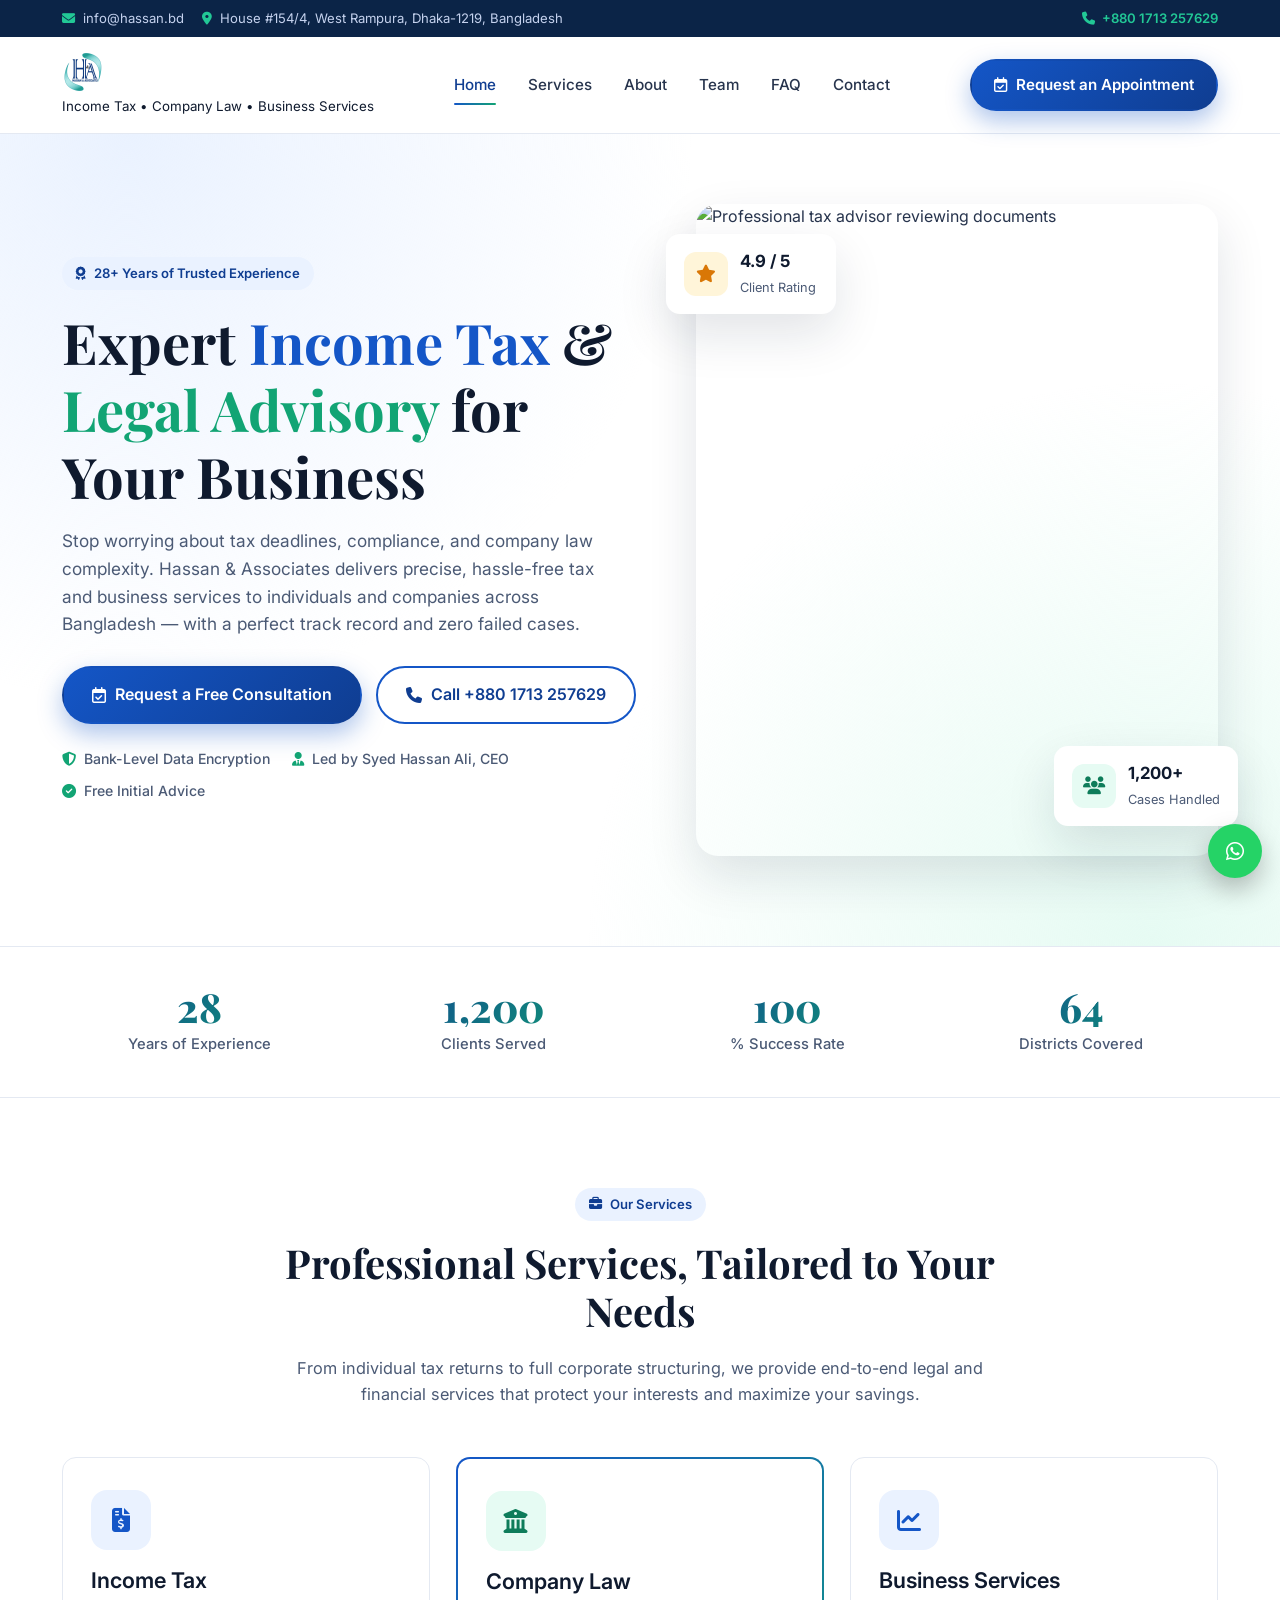
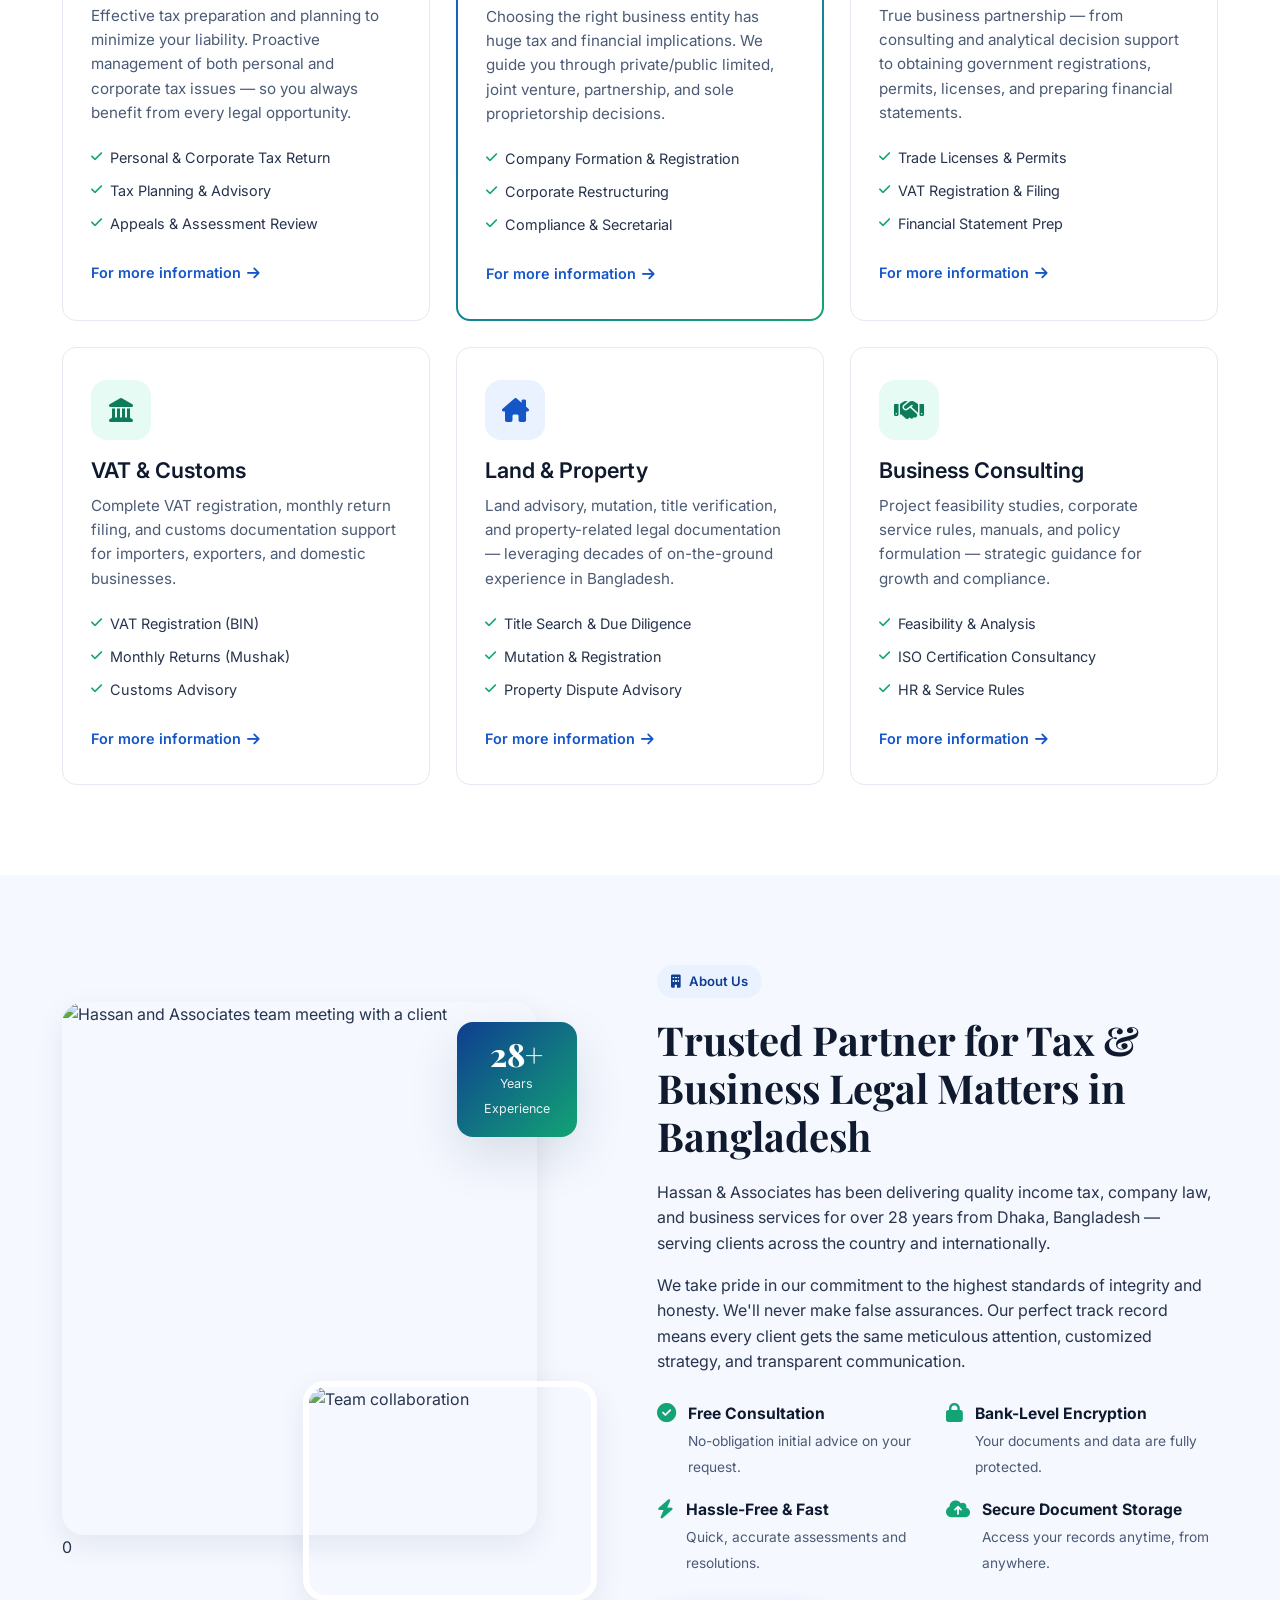
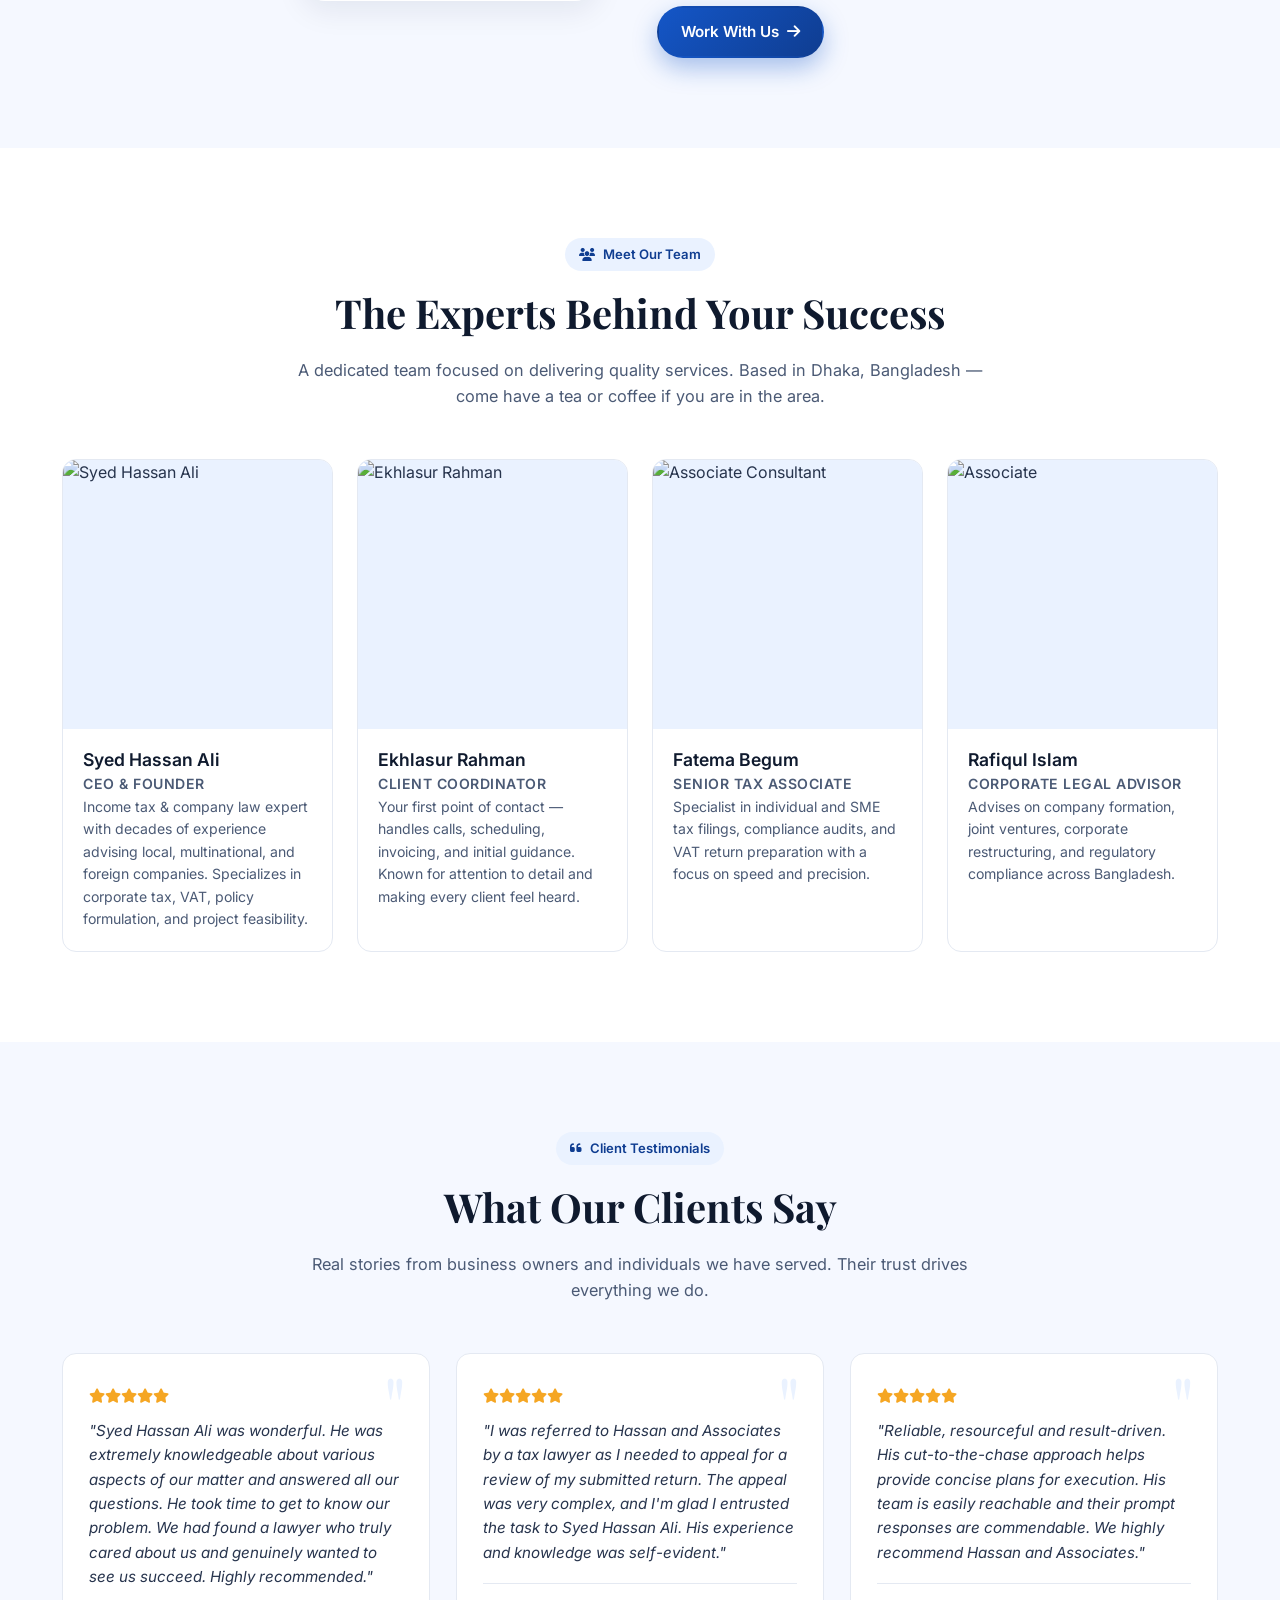
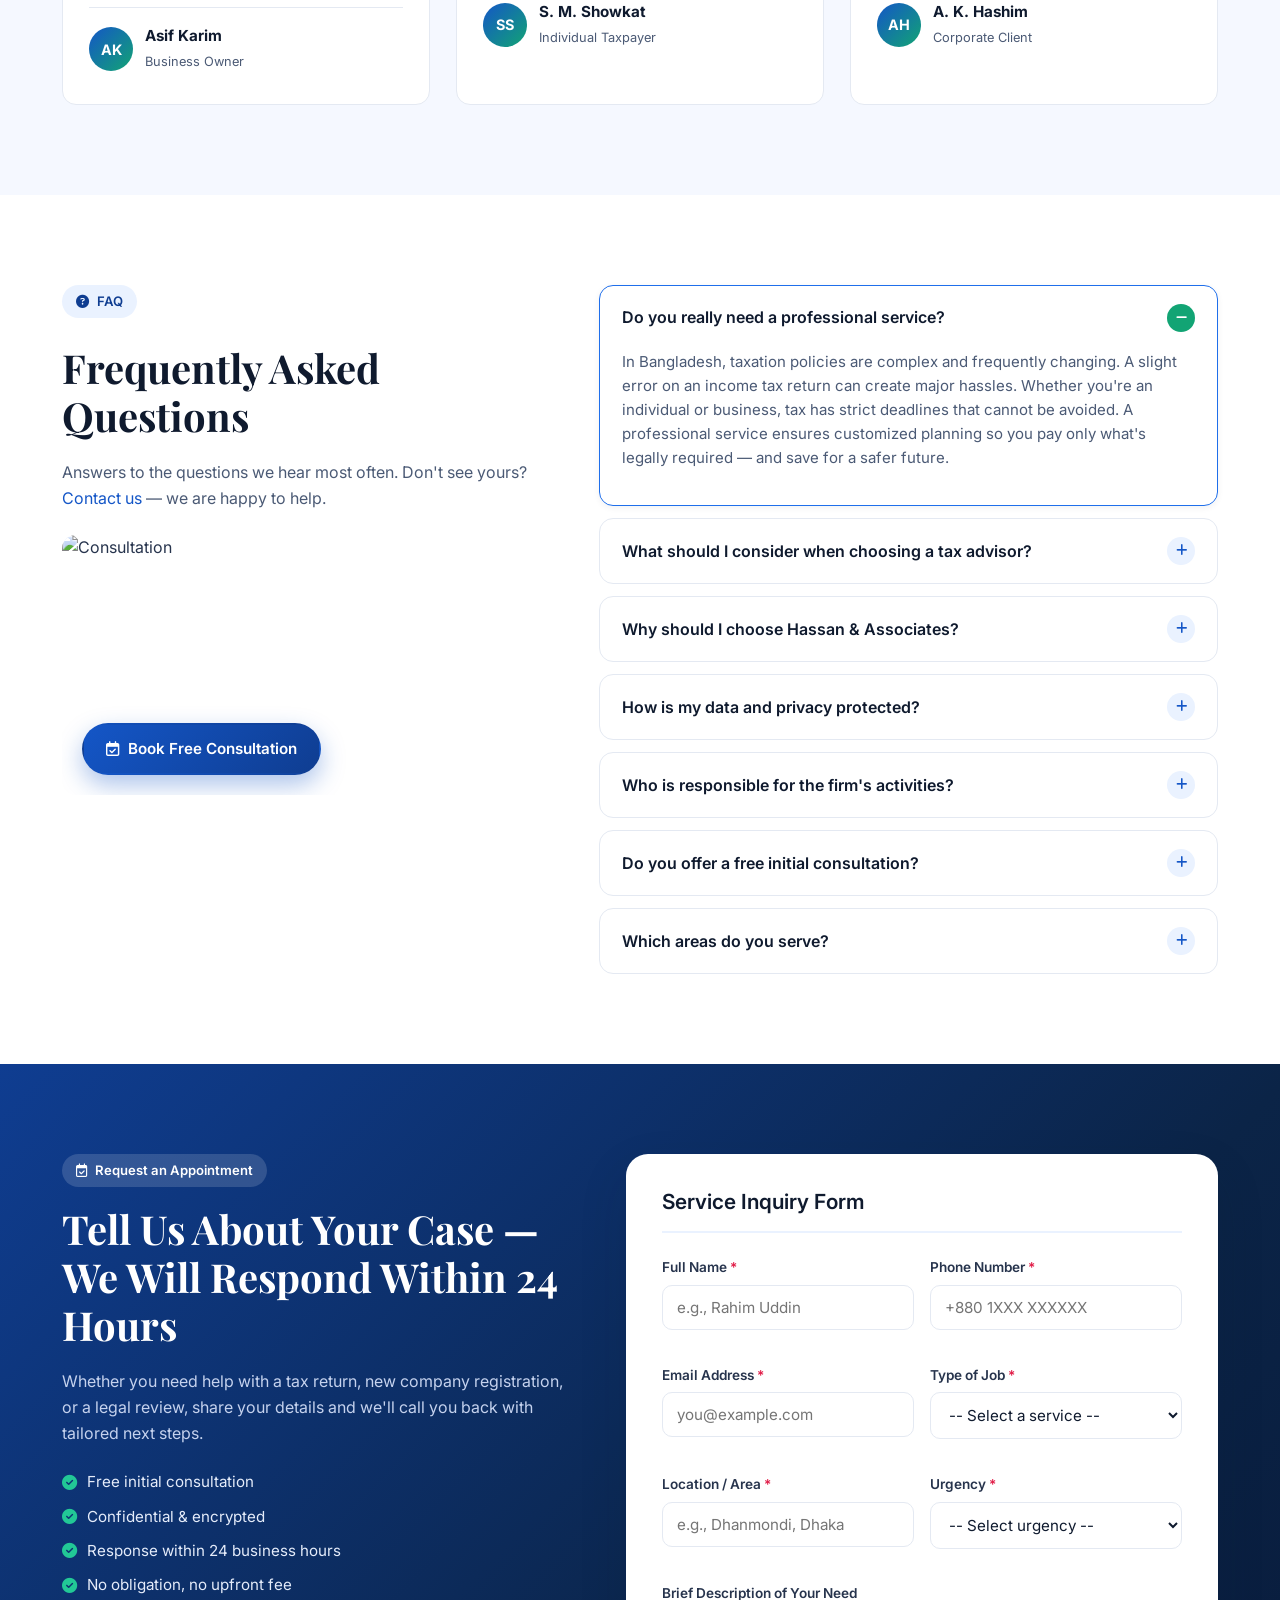
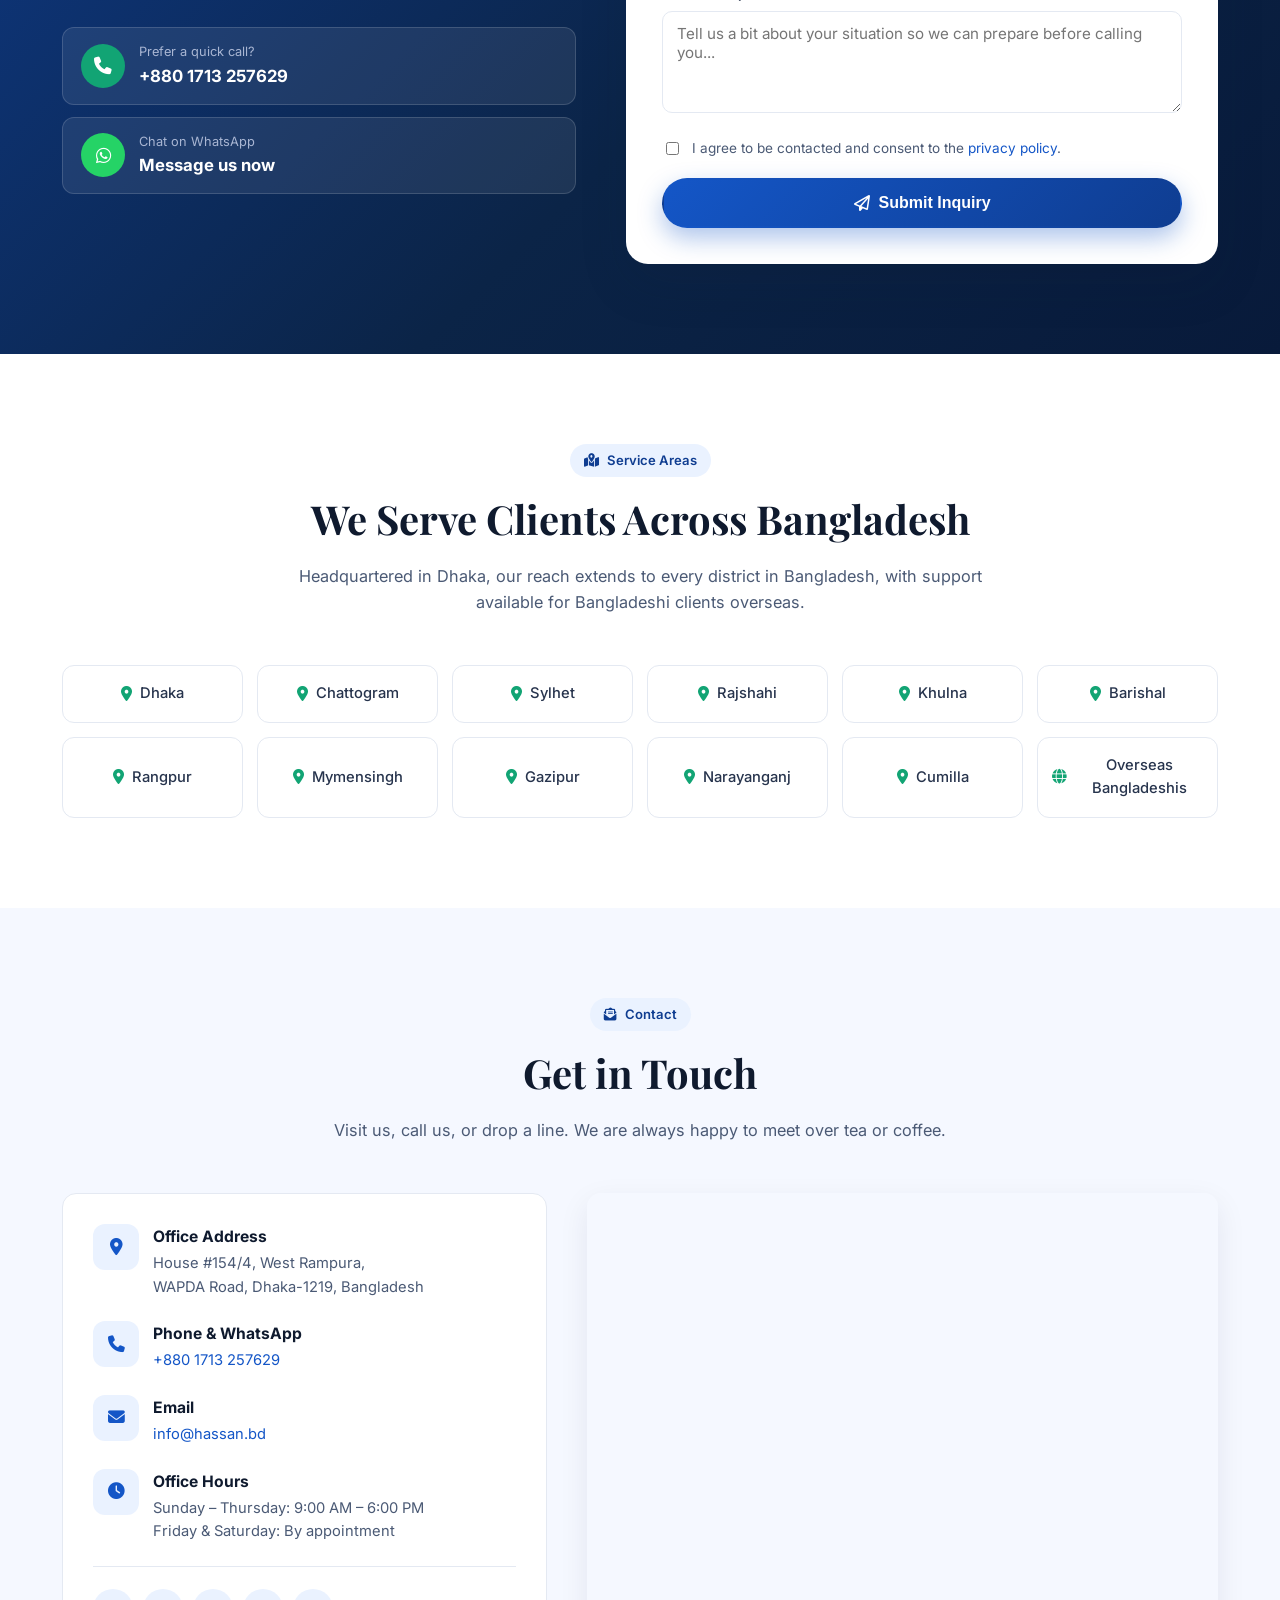
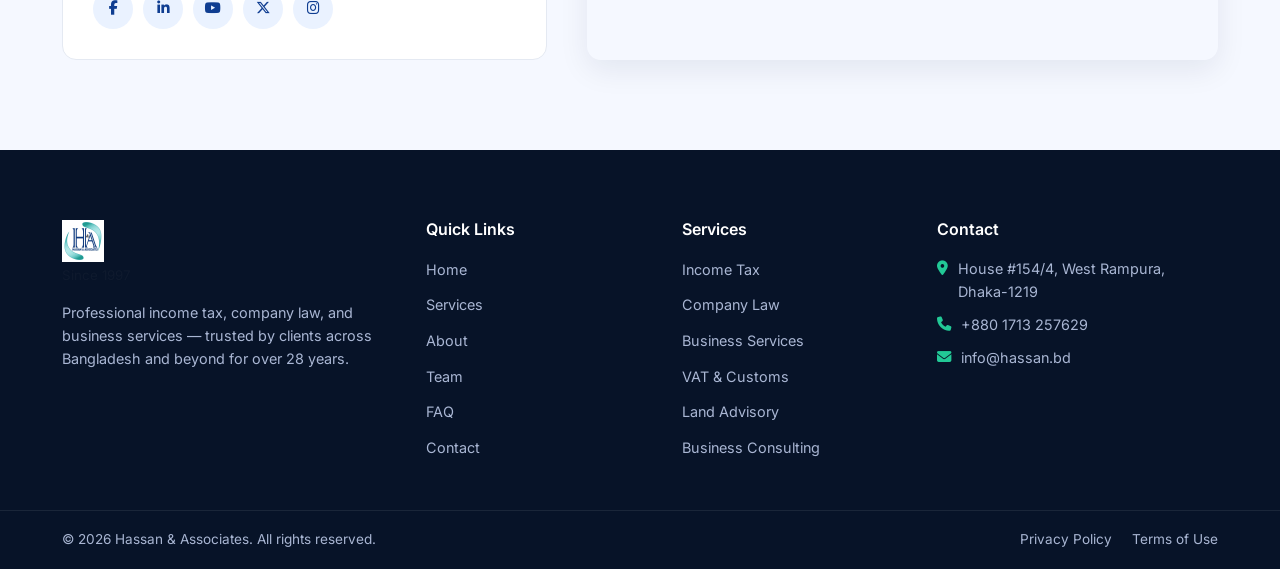
==== commit ec19fb56: "fresh" ====
--- a/index.html
+++ b/index.html
@@ -57,10 +57,10 @@
     <div class="container top-bar__inner">
       <div class="top-bar__left">
         <span><i class="fa-solid fa-envelope"></i> <a href="mailto:info@hassan.bd">info@hassan.bd</a></span>
-        <span class="hide-sm"><i class="fa-solid fa-location-dot"></i> House #154/4, West Rampura, Dhaka-1219</span>
+        <span class="hide-sm"><i class="fa-solid fa-location-dot"></i> House #154/4, West Rampura, Dhaka-1219, Bangladesh</span>
       </div>
       <div class="top-bar__right">
-        <span><i class="fa-solid fa-clock"></i> Sun - Thu: 9:00 AM – 6:00 PM</span>
+        
         <a href="tel:+8801713257629" class="top-bar__call hide-sm"><i class="fa-solid fa-phone"></i> +880 1713 257629</a>
       </div>
     </div>
@@ -70,9 +70,9 @@
   <header class="header" id="header">
     <div class="container header__inner">
       <a href="#home" class="logo">
-        <div class="logo__mark">H<span>&amp;</span>A</div>
-        <div class="logo__text">
-          <strong>Hassan &amp; Associates</strong>
+        <div> 
+        
+          <strong> <img src="img/brand/logo.png" alt="Hassan and Associates" height="42" width="42"></strong>
           <small>Income Tax • Company Law • Business Services</small>
         </div>
       </a>
@@ -344,7 +344,7 @@
       <div class="team__grid">
         <article class="team-card">
           <div class="team-card__img">
-            <img src="https://images.unsplash.com/photo-1560250097-0b93528c311a?auto=format&fit=crop&w=600&q=80" alt="Syed Hassan Ali" loading="lazy" />
+            <img src="https://upodesta.github.io/hassanbd/img/team/1.jpg?auto=format&fit=crop&w=600&q=80" alt="Syed Hassan Ali" loading="lazy" />
             <div class="team-card__social">
               <a href="#" aria-label="LinkedIn"><i class="fa-brands fa-linkedin-in"></i></a>
               <a href="#" aria-label="Twitter"><i class="fa-brands fa-x-twitter"></i></a>
@@ -750,12 +750,13 @@
     <div class="container footer__grid">
       <div>
         <a href="#home" class="logo logo--footer">
-          <div class="logo__mark">H<span>&amp;</span>A</div>
-          <div class="logo__text">
-            <strong>Hassan &amp; Associates</strong>
-            <small>Since 1997</small>
-          </div>
-        </a>
+          <div> 
+        
+          <strong> <img src="img/brand/logo.png" alt="Hassan and Associates" height="42" width="42"></strong>
+          <small><sopan>Since 1997</span></small>
+        </div>
+      </a>         
+		
         <p class="footer__about">Professional income tax, company law, and business services — trusted by clients across Bangladesh and beyond for over 28 years.</p>
       </div>
 
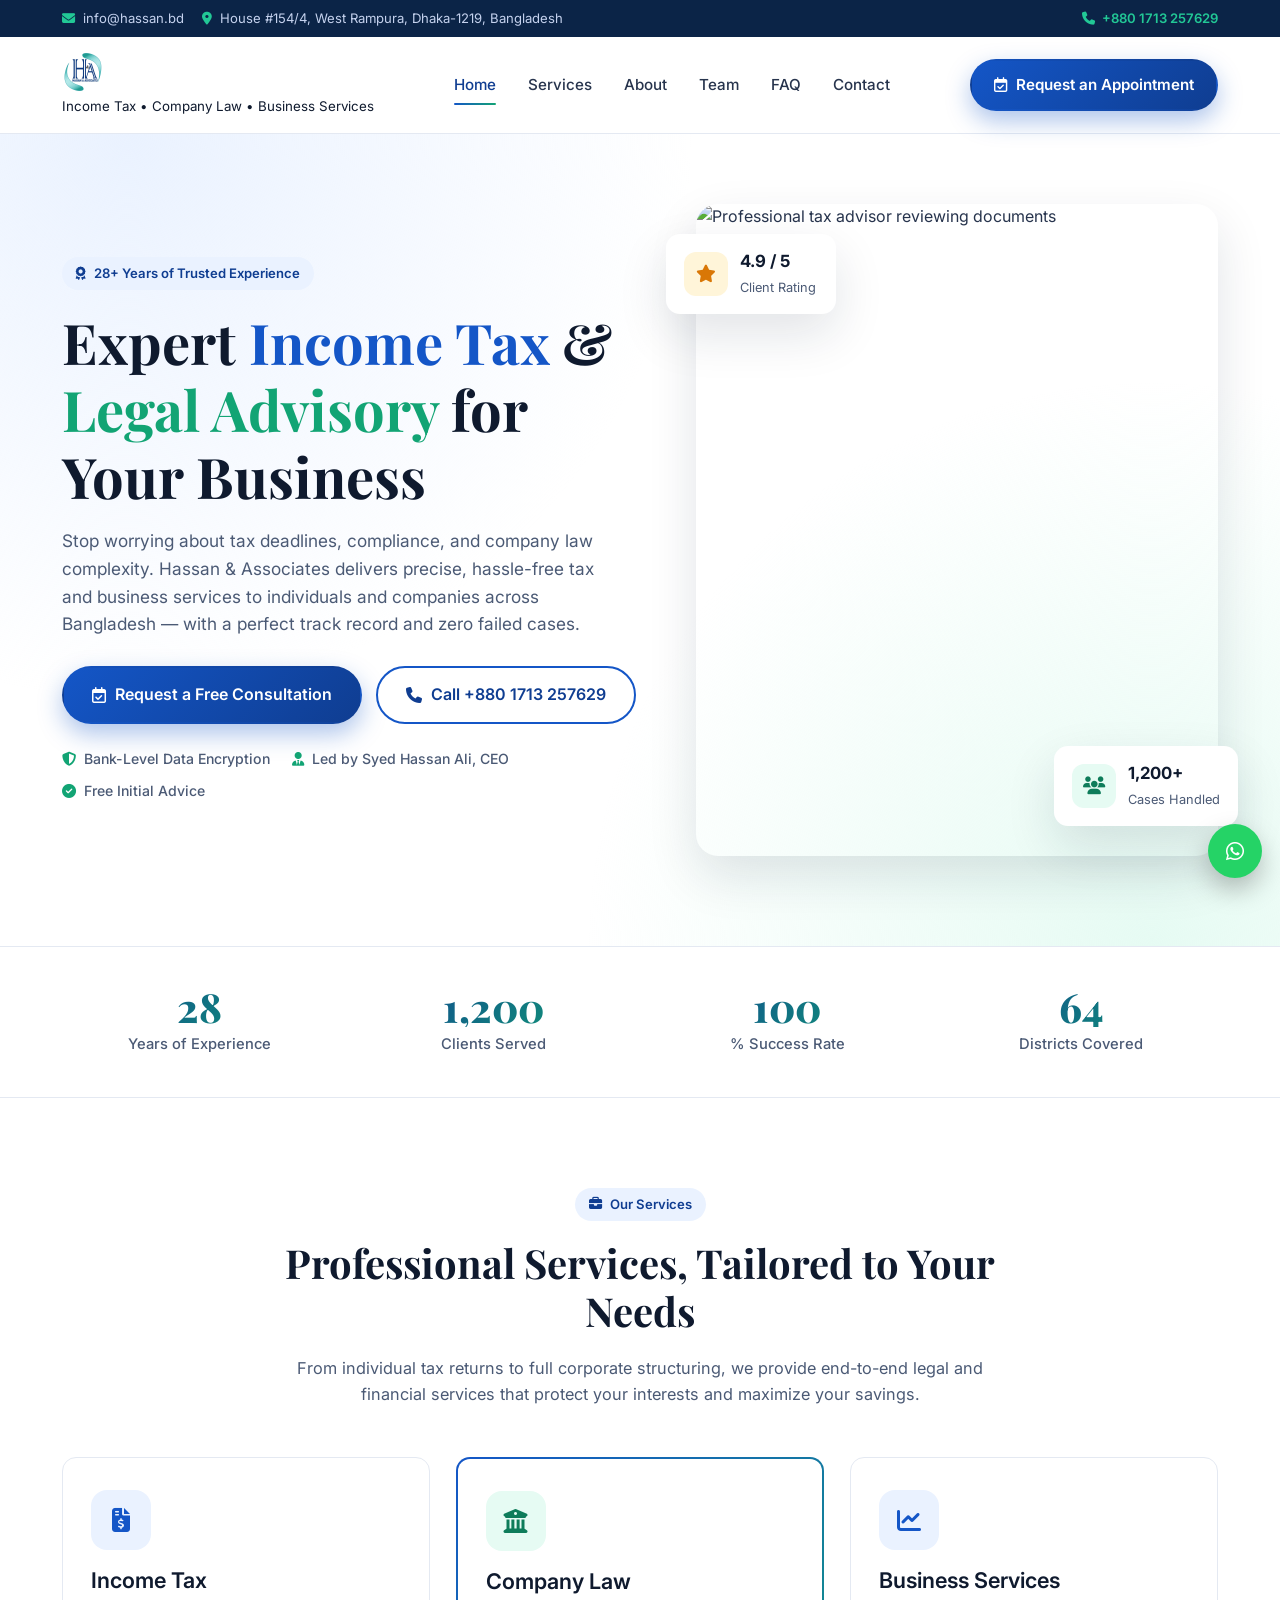
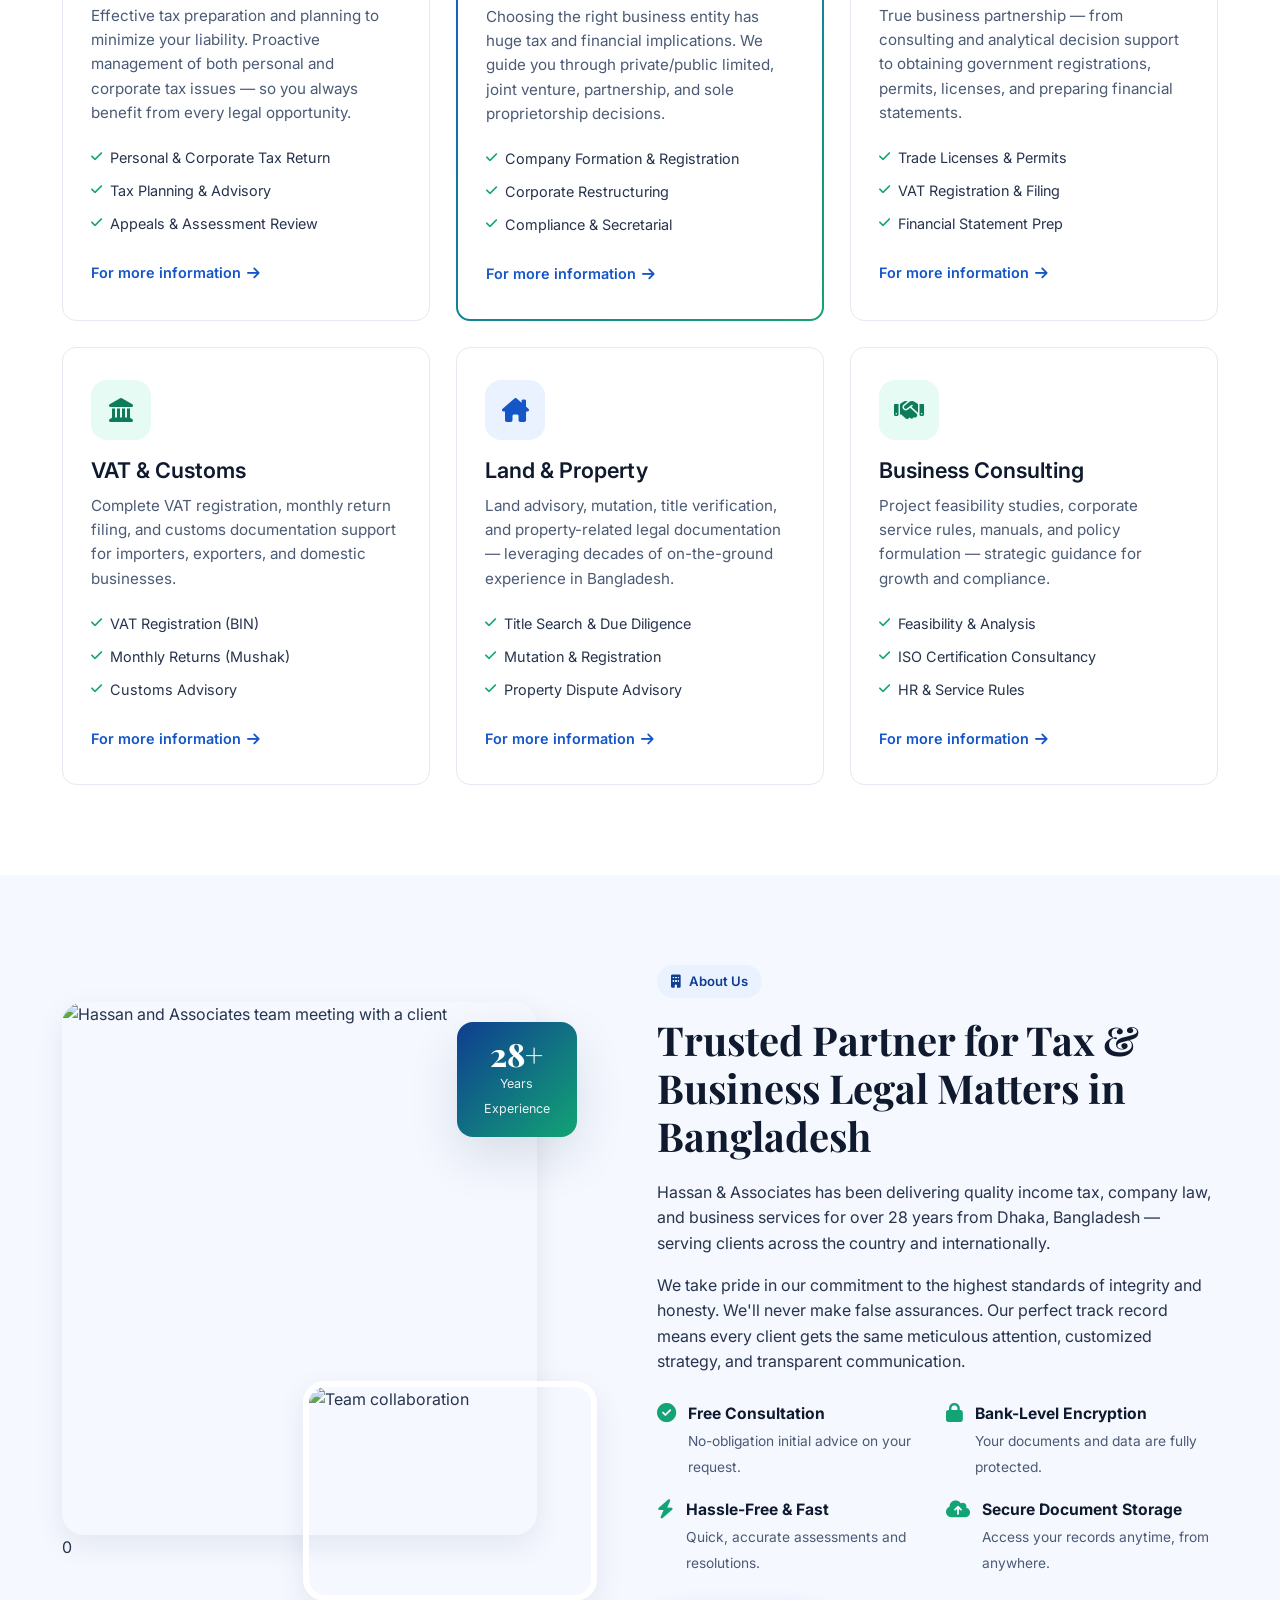
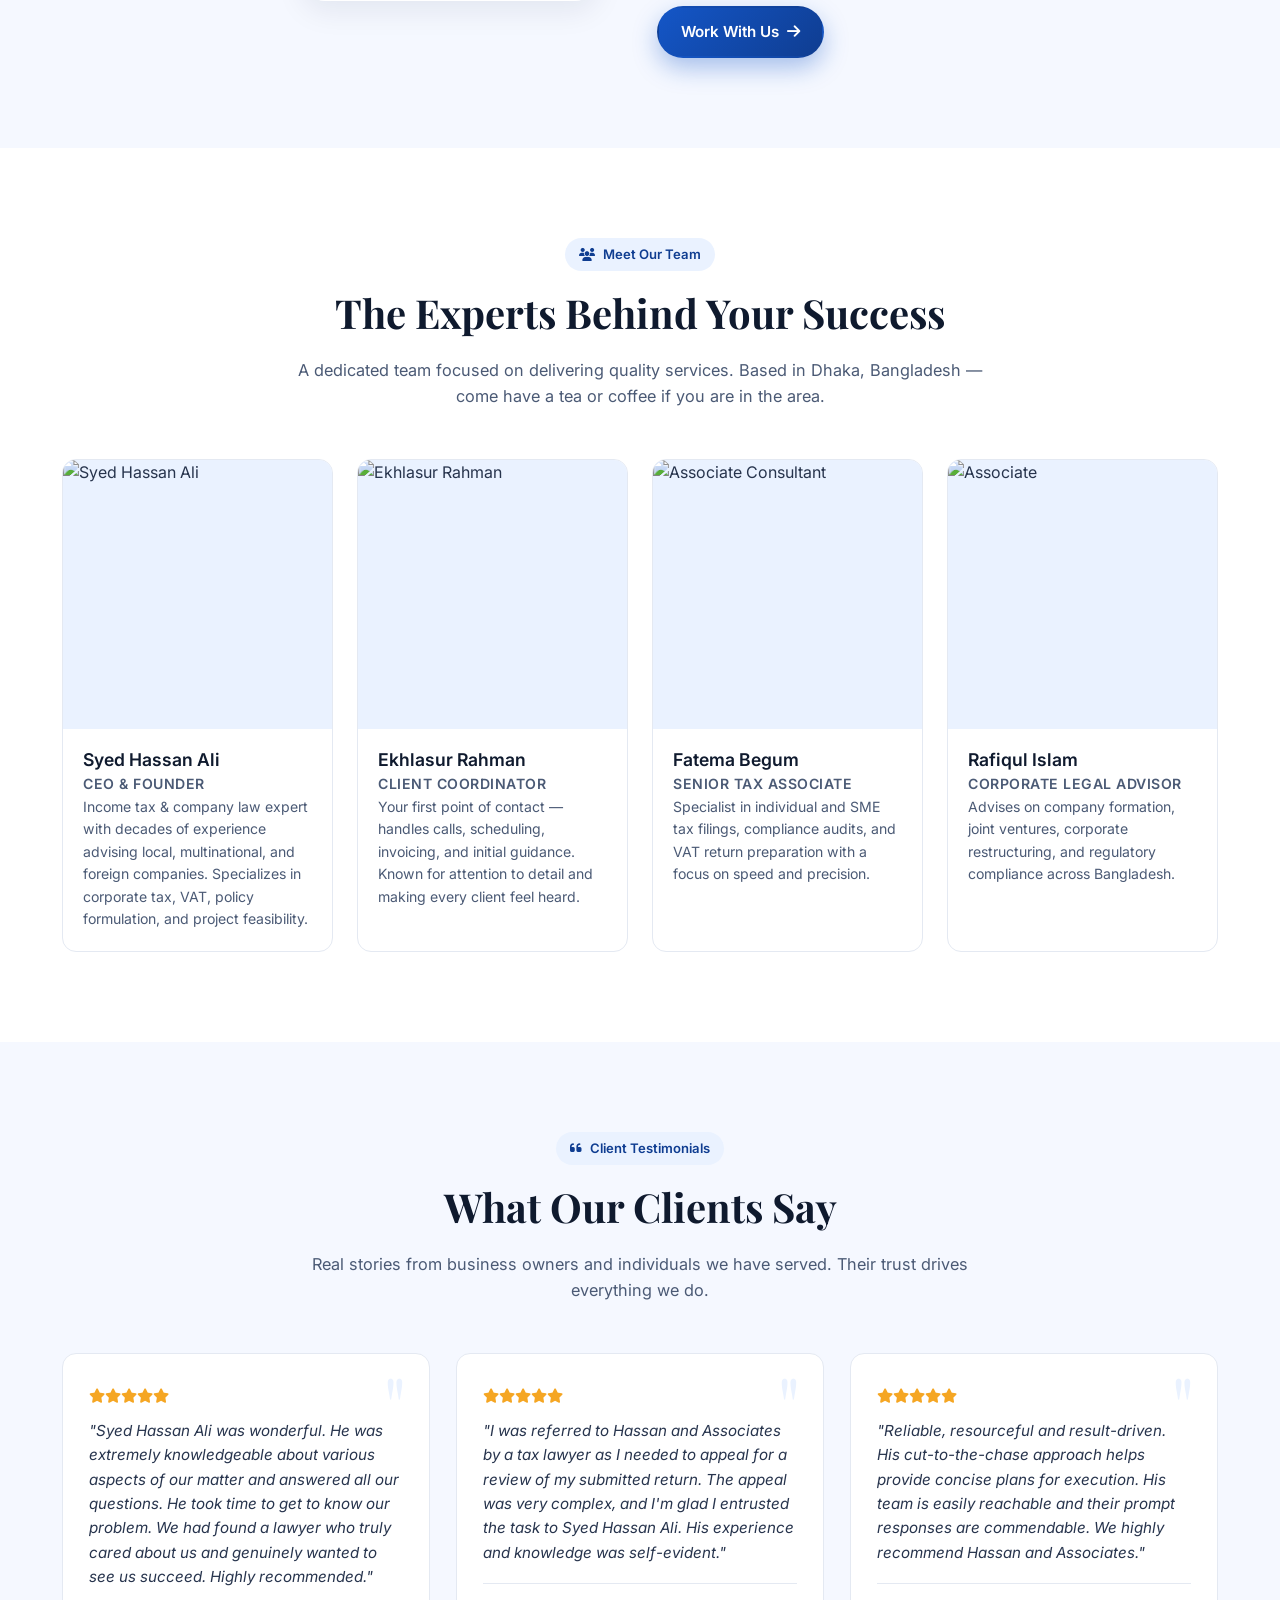
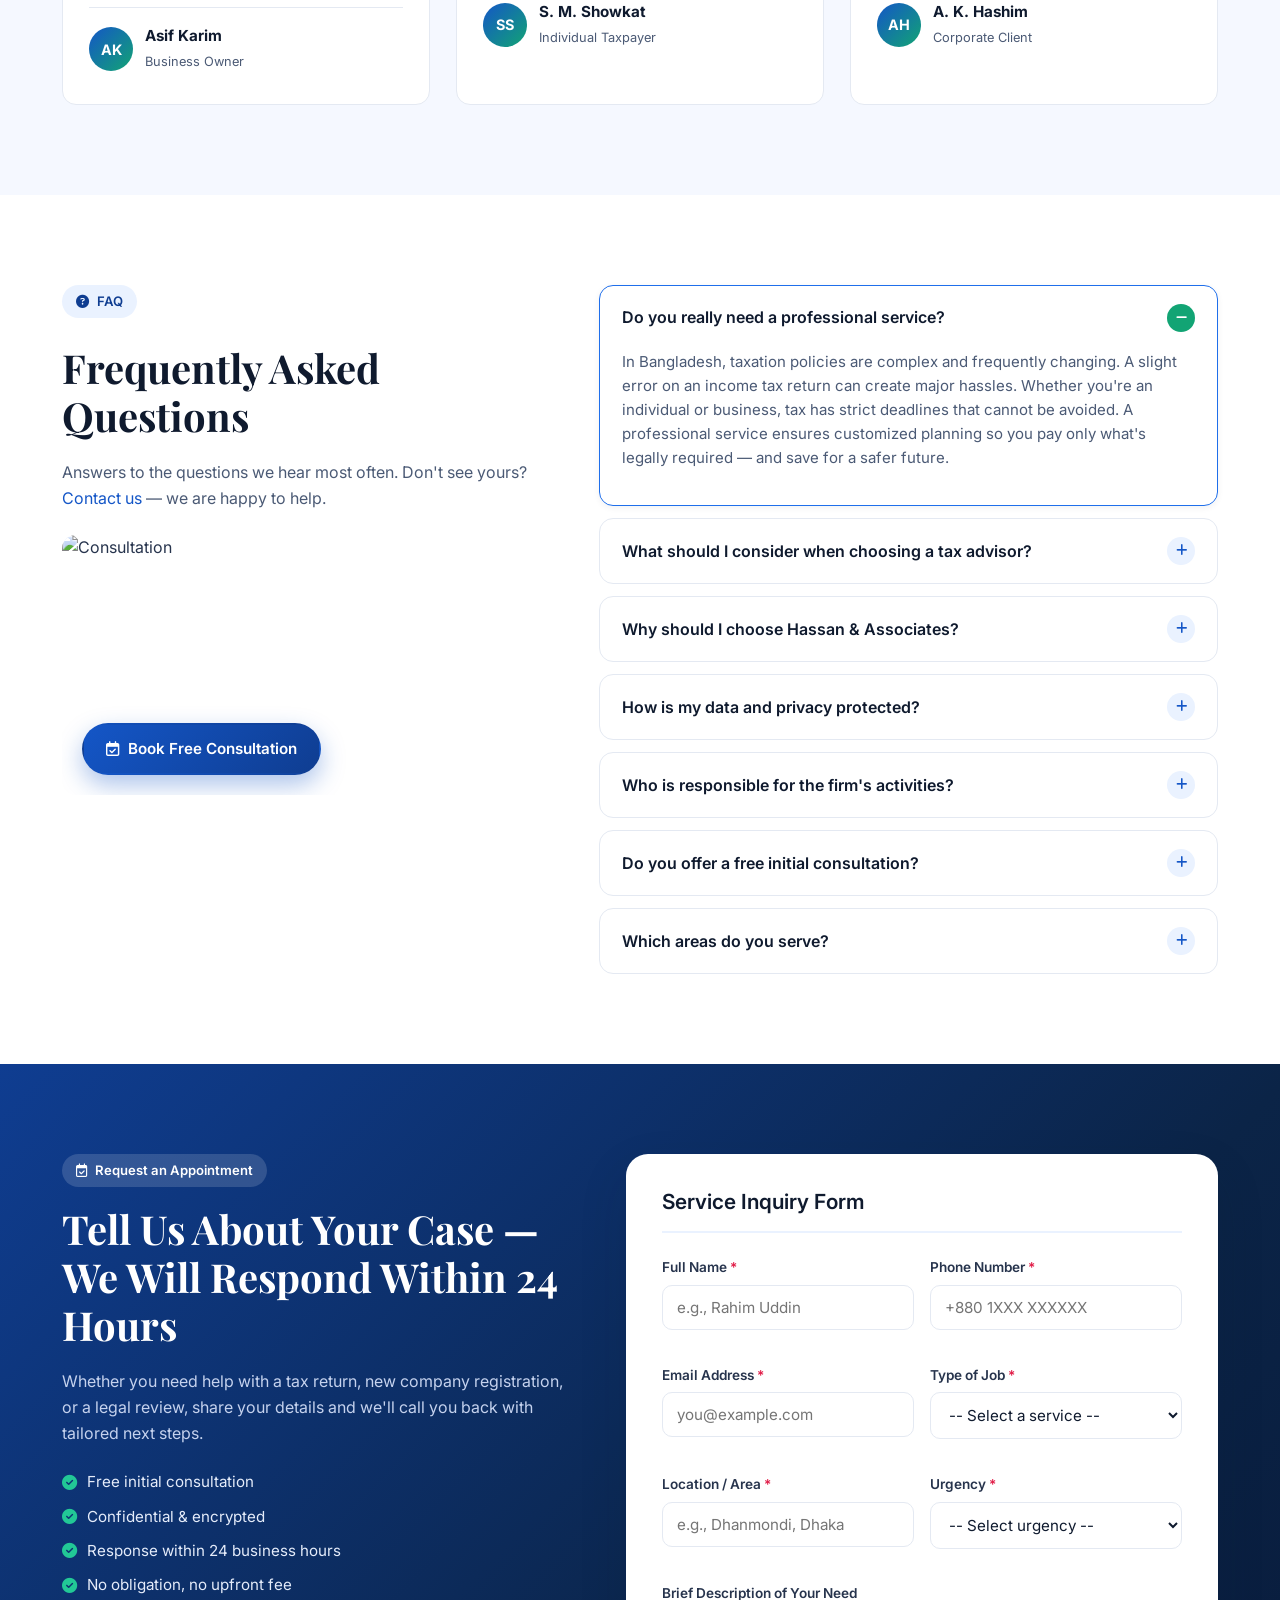
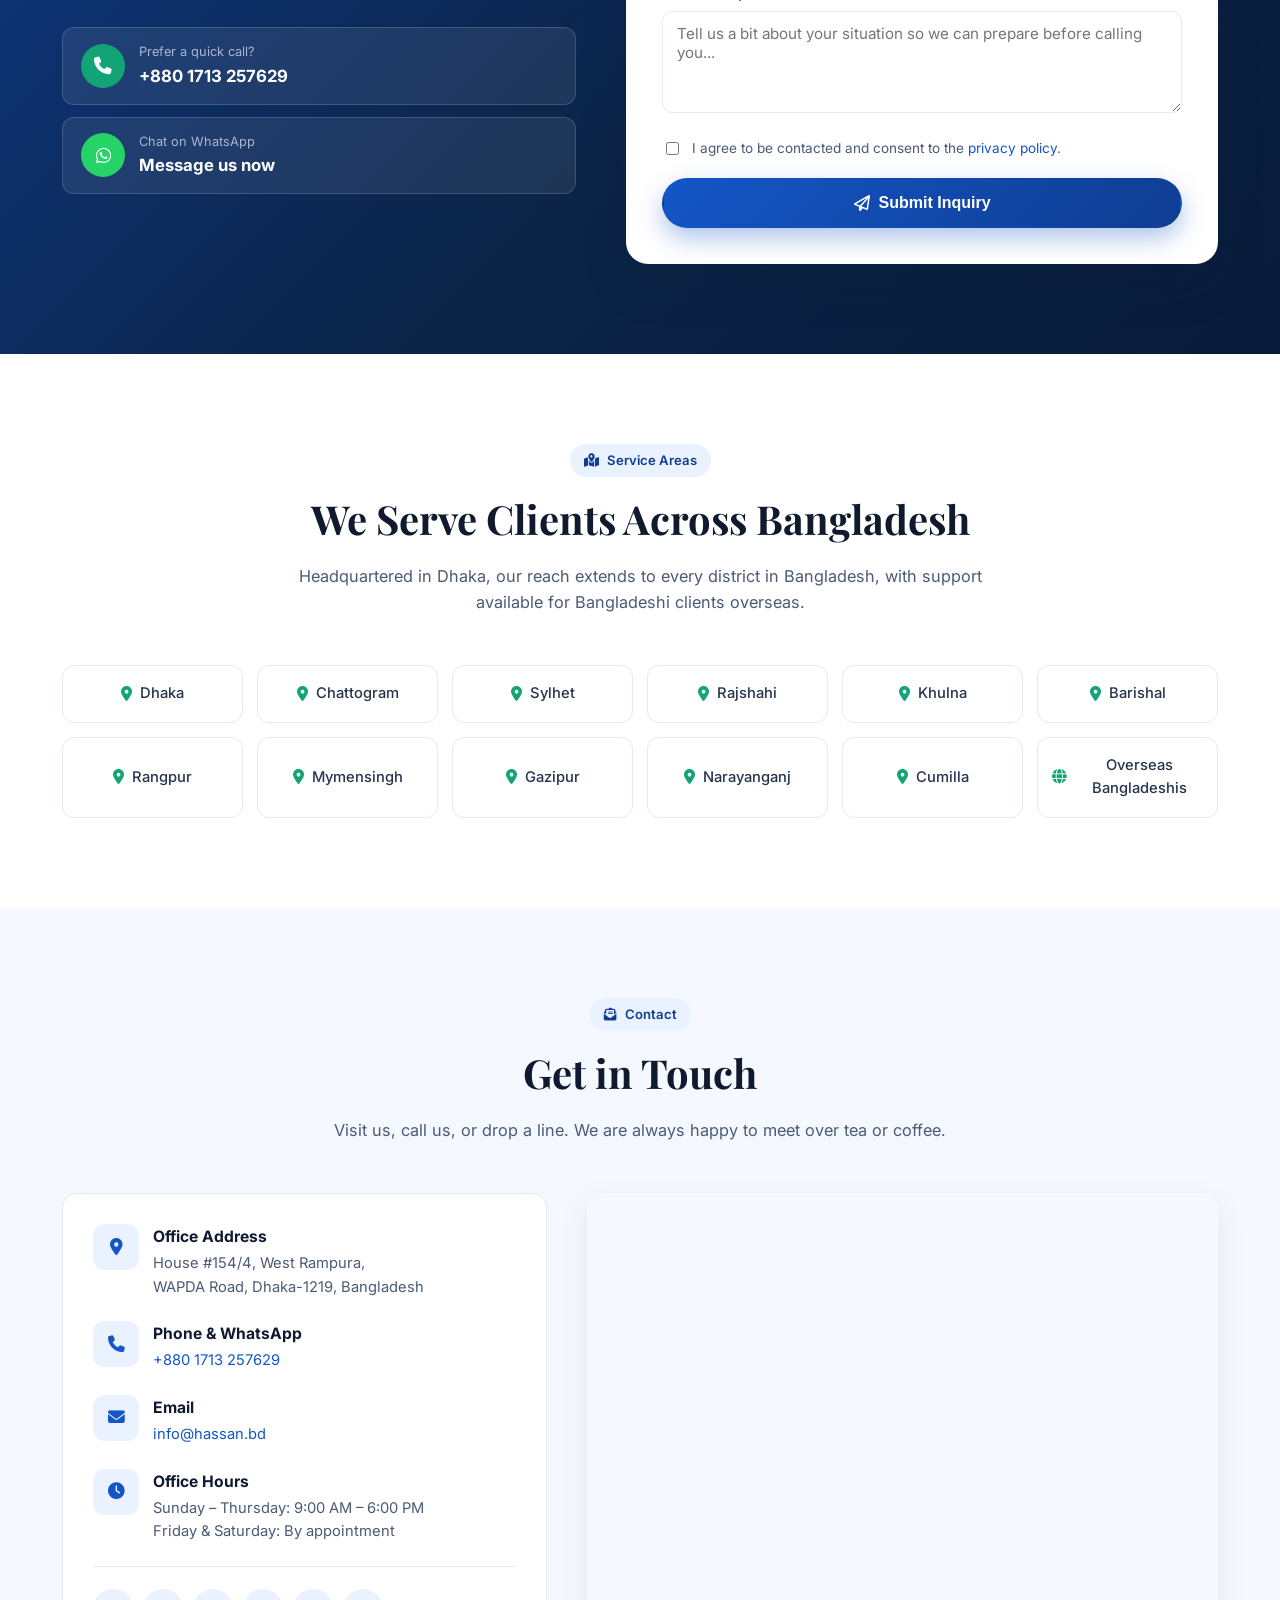
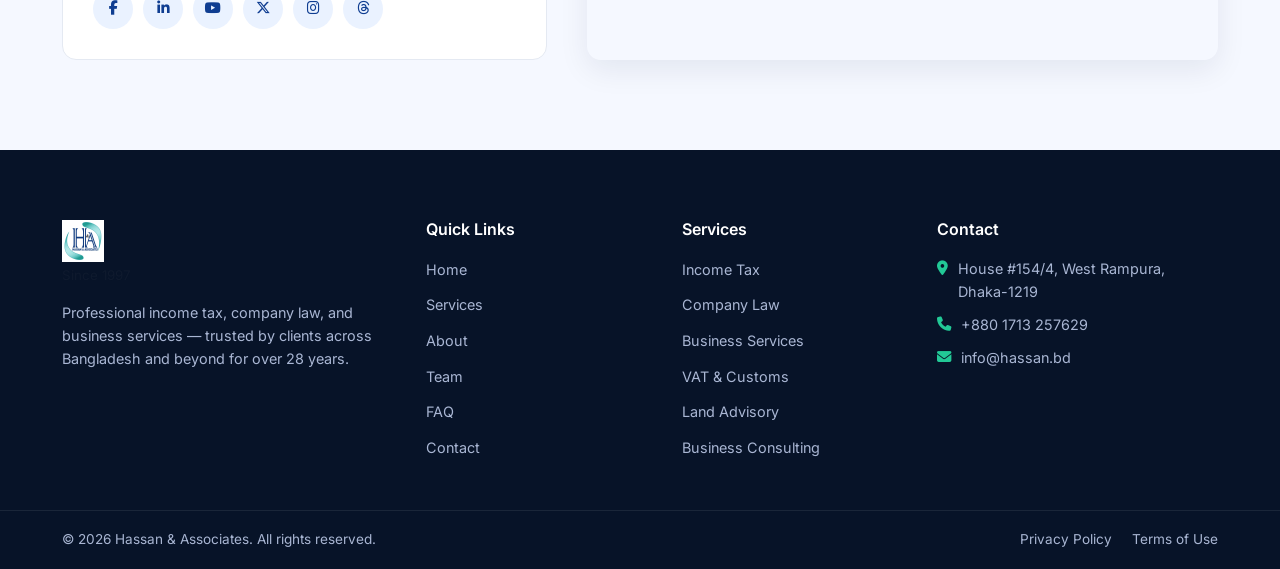
==== commit 2ff2dc83: "Update YouTube link and add Threads link" ====
--- a/index.html
+++ b/index.html
@@ -135,7 +135,7 @@
 
       <div class="hero__visual">
         <div class="hero__image-wrap">
-          <img src="https://images.unsplash.com/photo-1554224155-6726b3ff858f?auto=format&fit=crop&w=900&q=80" alt="Professional tax advisor reviewing documents" loading="lazy" />
+          <img src="https://blog.hassan.bd/assets/images/03.jpg?auto=format&fit=crop&w=900&q=80" alt="Professional tax advisor reviewing documents" loading="lazy" />
           <div class="hero__badge hero__badge--top">
             <i class="fa-solid fa-star"></i>
             <div>
@@ -278,8 +278,8 @@
   <section class="section section--alt" id="about">
     <div class="container about__grid">
       <div class="about__media">
-        <img class="about__img about__img--main" src="https://images.unsplash.com/photo-1600880292203-757bb62b4baf?auto=format&fit=crop&w=800&q=80" alt="Hassan and Associates team meeting with a client" loading="lazy" />
-        <img class="about__img about__img--sub" src="https://images.unsplash.com/photo-1521737604893-d14cc237f11d?auto=format&fit=crop&w=500&q=80" alt="Team collaboration" loading="lazy" />
+        <img class="about__img about__img--main" src="https://blog.hassan.bd/assets/images/18.jpg?auto=format&fit=crop&w=800&q=80" alt="Hassan and Associates team meeting with a client" loading="lazy" />
+        <img class="about__img about__img--sub" src="https://blog.hassan.bd/assets/images/01.jpg?auto=format&fit=crop&w=500&q=80" alt="Team collaboration" loading="lazy" />
         <div class="about__experience">
           <strong>28+</strong>
           <span>Years<br />Experience</span>
@@ -344,9 +344,9 @@
       <div class="team__grid">
         <article class="team-card">
           <div class="team-card__img">
-            <img src="https://upodesta.github.io/hassanbd/img/team/1.jpg?auto=format&fit=crop&w=600&q=80" alt="Syed Hassan Ali" loading="lazy" />
+            <img src="https://hassan.bd/img/team/1.jpeg?auto=format&fit=crop&w=600&q=80" alt="Syed Hassan Ali" loading="lazy" />
             <div class="team-card__social">
-              <a href="#" aria-label="LinkedIn"><i class="fa-brands fa-linkedin-in"></i></a>
+              <a href="https://linkedin.com/in/upodesta" aria-label="LinkedIn"><i class="fa-brands fa-linkedin-in"></i></a>
               <a href="#" aria-label="Twitter"><i class="fa-brands fa-x-twitter"></i></a>
               <a href="mailto:info@hassan.bd" aria-label="Email"><i class="fa-solid fa-envelope"></i></a>
             </div>
@@ -360,9 +360,9 @@
 
         <article class="team-card">
           <div class="team-card__img">
-            <img src="https://images.unsplash.com/photo-1507003211169-0a1dd7228f2d?auto=format&fit=crop&w=600&q=80" alt="Ekhlasur Rahman" loading="lazy" />
+            <img src="https://hassan.bd/img/team/2.jpeg?auto=format&fit=crop&w=600&q=80" alt="Ekhlasur Rahman" loading="lazy" />
             <div class="team-card__social">
-              <a href="#" aria-label="LinkedIn"><i class="fa-brands fa-linkedin-in"></i></a>
+              <a href="https://linkedin/in/upodesta" aria-label="LinkedIn"><i class="fa-brands fa-linkedin-in"></i></a>
               <a href="#" aria-label="Twitter"><i class="fa-brands fa-x-twitter"></i></a>
               <a href="mailto:info@hassan.bd" aria-label="Email"><i class="fa-solid fa-envelope"></i></a>
             </div>
@@ -376,10 +376,10 @@
 
         <article class="team-card">
           <div class="team-card__img">
-            <img src="https://images.unsplash.com/photo-1573496359142-b8d87734a5a2?auto=format&fit=crop&w=600&q=80" alt="Associate Consultant" loading="lazy" />
+            <img src="https://hassan.bd/img/team/3.jpeg?auto=format&fit=crop&w=600&q=80" alt="Associate Consultant" loading="lazy" />
             <div class="team-card__social">
-              <a href="#" aria-label="LinkedIn"><i class="fa-brands fa-linkedin-in"></i></a>
-              <a href="#" aria-label="Twitter"><i class="fa-brands fa-x-twitter"></i></a>
+              <a href="https://upodesta.postach.io/post/comments-of-asif-karim" aria-label="LinkedIn"><i class="fa-brands fa-linkedin-in"></i></a>
+              <a href="https://www.notion.so/hassanandassociates/I-was-referred-to-Hassan-and-Associates-by-a-tax-lawyer-as-i-needed-to-appeal-for-the-purpose-a-revi-01ed847cefcf4bb4bc6903fedf75cacb" aria-label="Twitter"><i class="fa-brands fa-x-twitter"></i></a>
               <a href="mailto:info@hassan.bd" aria-label="Email"><i class="fa-solid fa-envelope"></i></a>
             </div>
           </div>
@@ -392,10 +392,10 @@
 
         <article class="team-card">
           <div class="team-card__img">
-            <img src="https://images.unsplash.com/photo-1472099645785-5658abf4ff4e?auto=format&fit=crop&w=600&q=80" alt="Associate" loading="lazy" />
+            <img src="https://hassan.bd/img/team/3.jpeg?auto=format&fit=crop&w=600&q=80" alt="Associate" loading="lazy" />
             <div class="team-card__social">
               <a href="#" aria-label="LinkedIn"><i class="fa-brands fa-linkedin-in"></i></a>
-              <a href="#" aria-label="Twitter"><i class="fa-brands fa-x-twitter"></i></a>
+              <a href="https://orcid.org/0009-0006-2993-5450" aria-label="Twitter"><i class="fa-brands fa-x-twitter"></i></a>
               <a href="mailto:info@hassan.bd" aria-label="Email"><i class="fa-solid fa-envelope"></i></a>
             </div>
           </div>
@@ -478,7 +478,7 @@
         <h2>Frequently Asked Questions</h2>
         <p>Answers to the questions we hear most often. Don't see yours? <a href="#contact">Contact us</a> — we are happy to help.</p>
         <div class="faq__cta">
-          <img src="https://images.unsplash.com/photo-1556761175-5973dc0f32e7?auto=format&fit=crop&w=600&q=80" alt="Consultation" loading="lazy" />
+          <img src="https://blog.hassan.bd/assets/images/17.jpg?auto=format&fit=crop&w=600&q=80" alt="Consultation" loading="lazy" />
           <a href="#appointment" class="btn btn--primary"><i class="fa-regular fa-calendar-check"></i> Book Free Consultation</a>
         </div>
       </div>
@@ -723,9 +723,10 @@
           <div class="contact__socials">
             <a href="https://www.facebook.com/hassan.com.bd" target="_blank" rel="noopener" aria-label="Facebook"><i class="fa-brands fa-facebook-f"></i></a>
             <a href="https://www.linkedin.com/company/hassanassociates" target="_blank" rel="noopener" aria-label="LinkedIn"><i class="fa-brands fa-linkedin-in"></i></a>
-            <a href="https://www.youtube.com/channel/UCdKY7Ei8I9x5-UbYFehlGXw" target="_blank" rel="noopener" aria-label="YouTube"><i class="fa-brands fa-youtube"></i></a>
+            <a href="https://www.youtube.com/@hassanandasociates" target="_blank" rel="noopener" aria-label="YouTube"><i class="fa-brands fa-youtube"></i></a>
             <a href="https://twitter.com/hasanassociates" target="_blank" rel="noopener" aria-label="Twitter"><i class="fa-brands fa-x-twitter"></i></a>
             <a href="https://www.instagram.com/hassanandassociates" target="_blank" rel="noopener" aria-label="Instagram"><i class="fa-brands fa-instagram"></i></a>
+			<a href="https://www.threads.com/@upodestabd" target="_blank" rel="noopener" aria-label="threads"><i class="fa-brands fa-threads"></i></a>
           </div>
         </div>
 
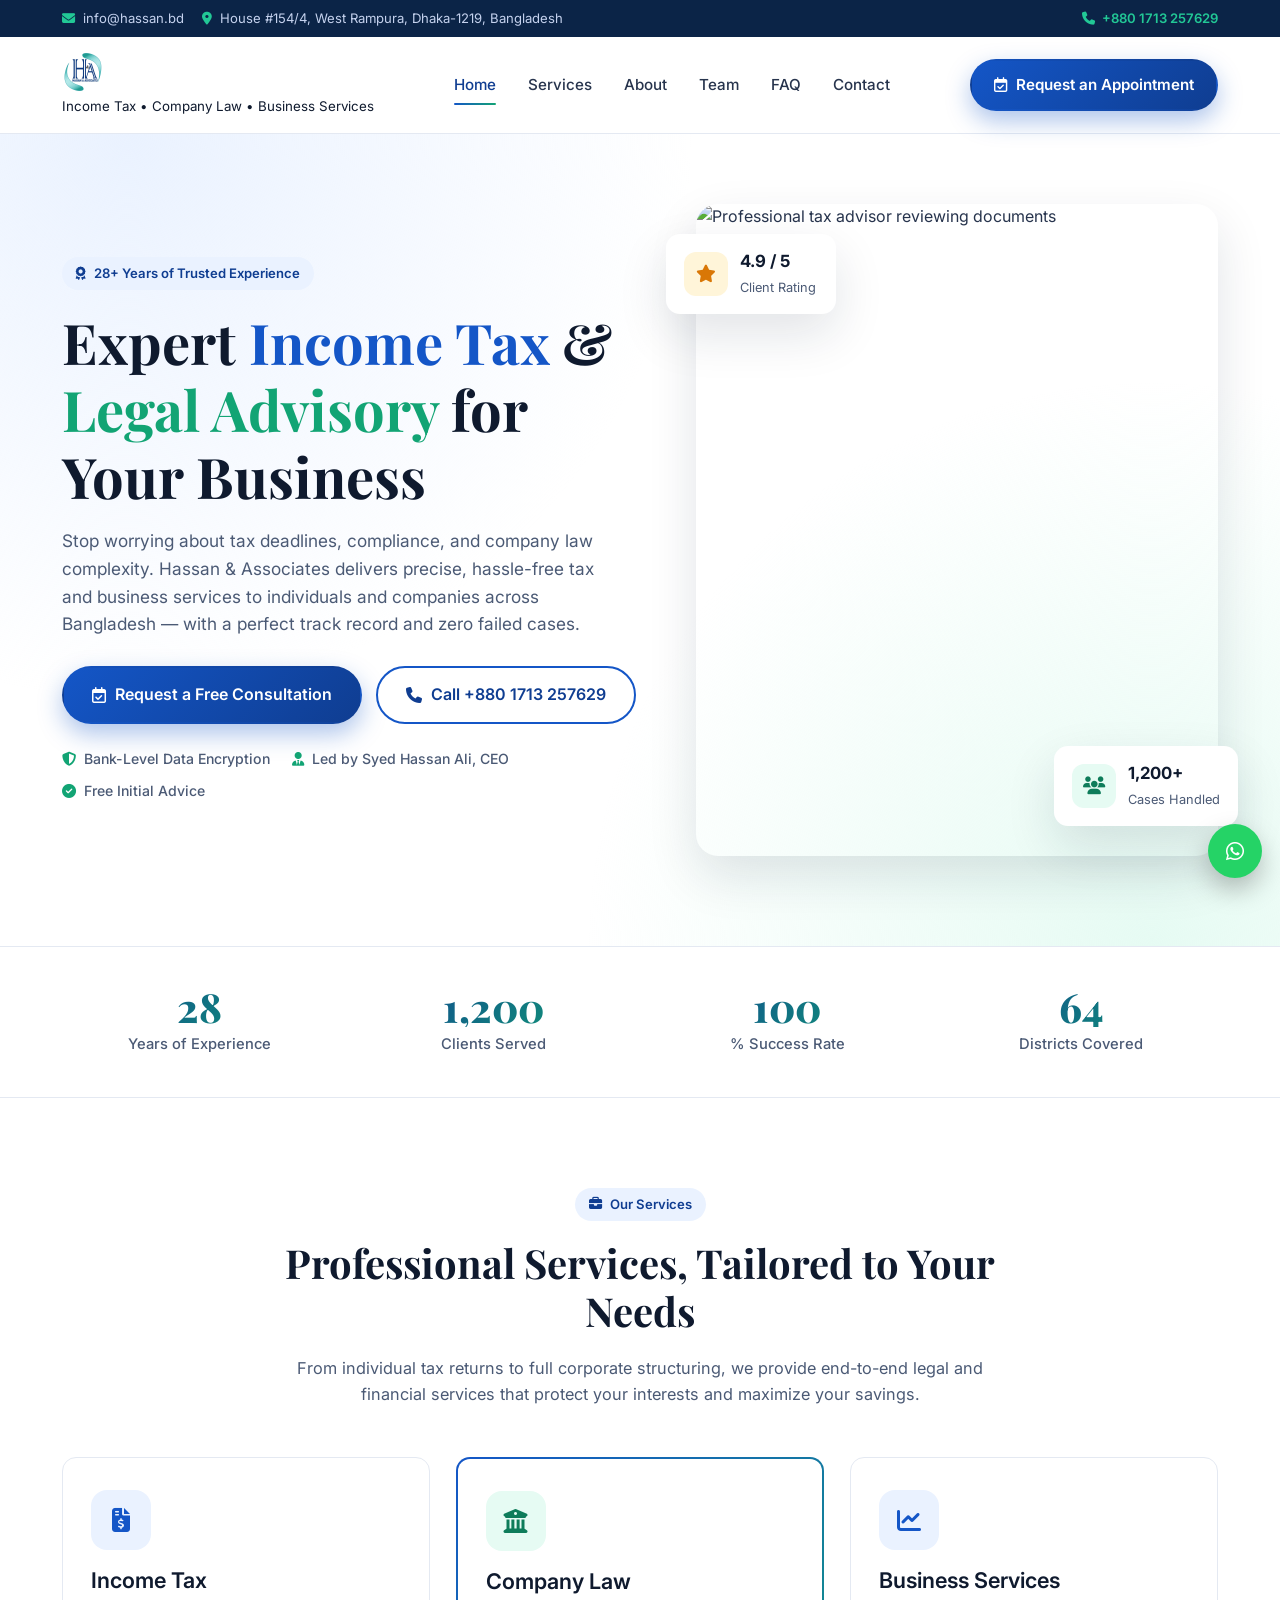
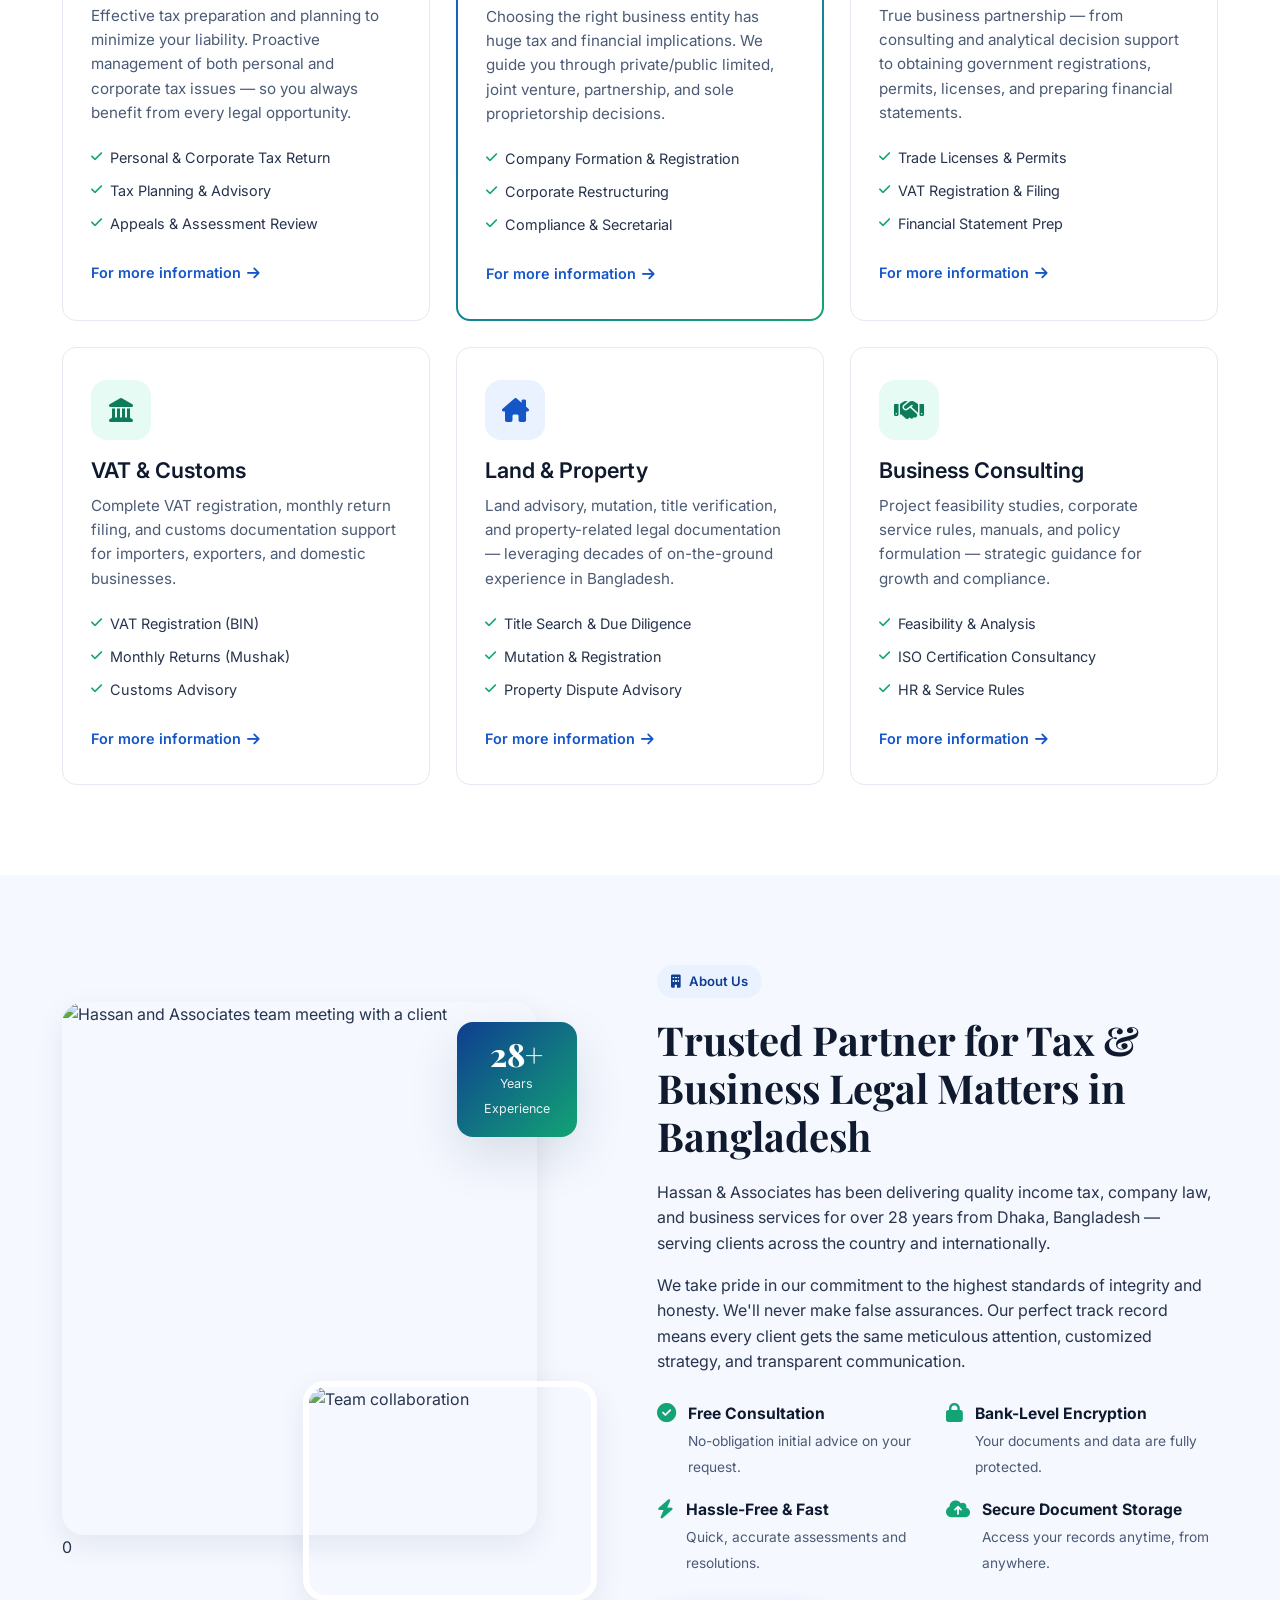
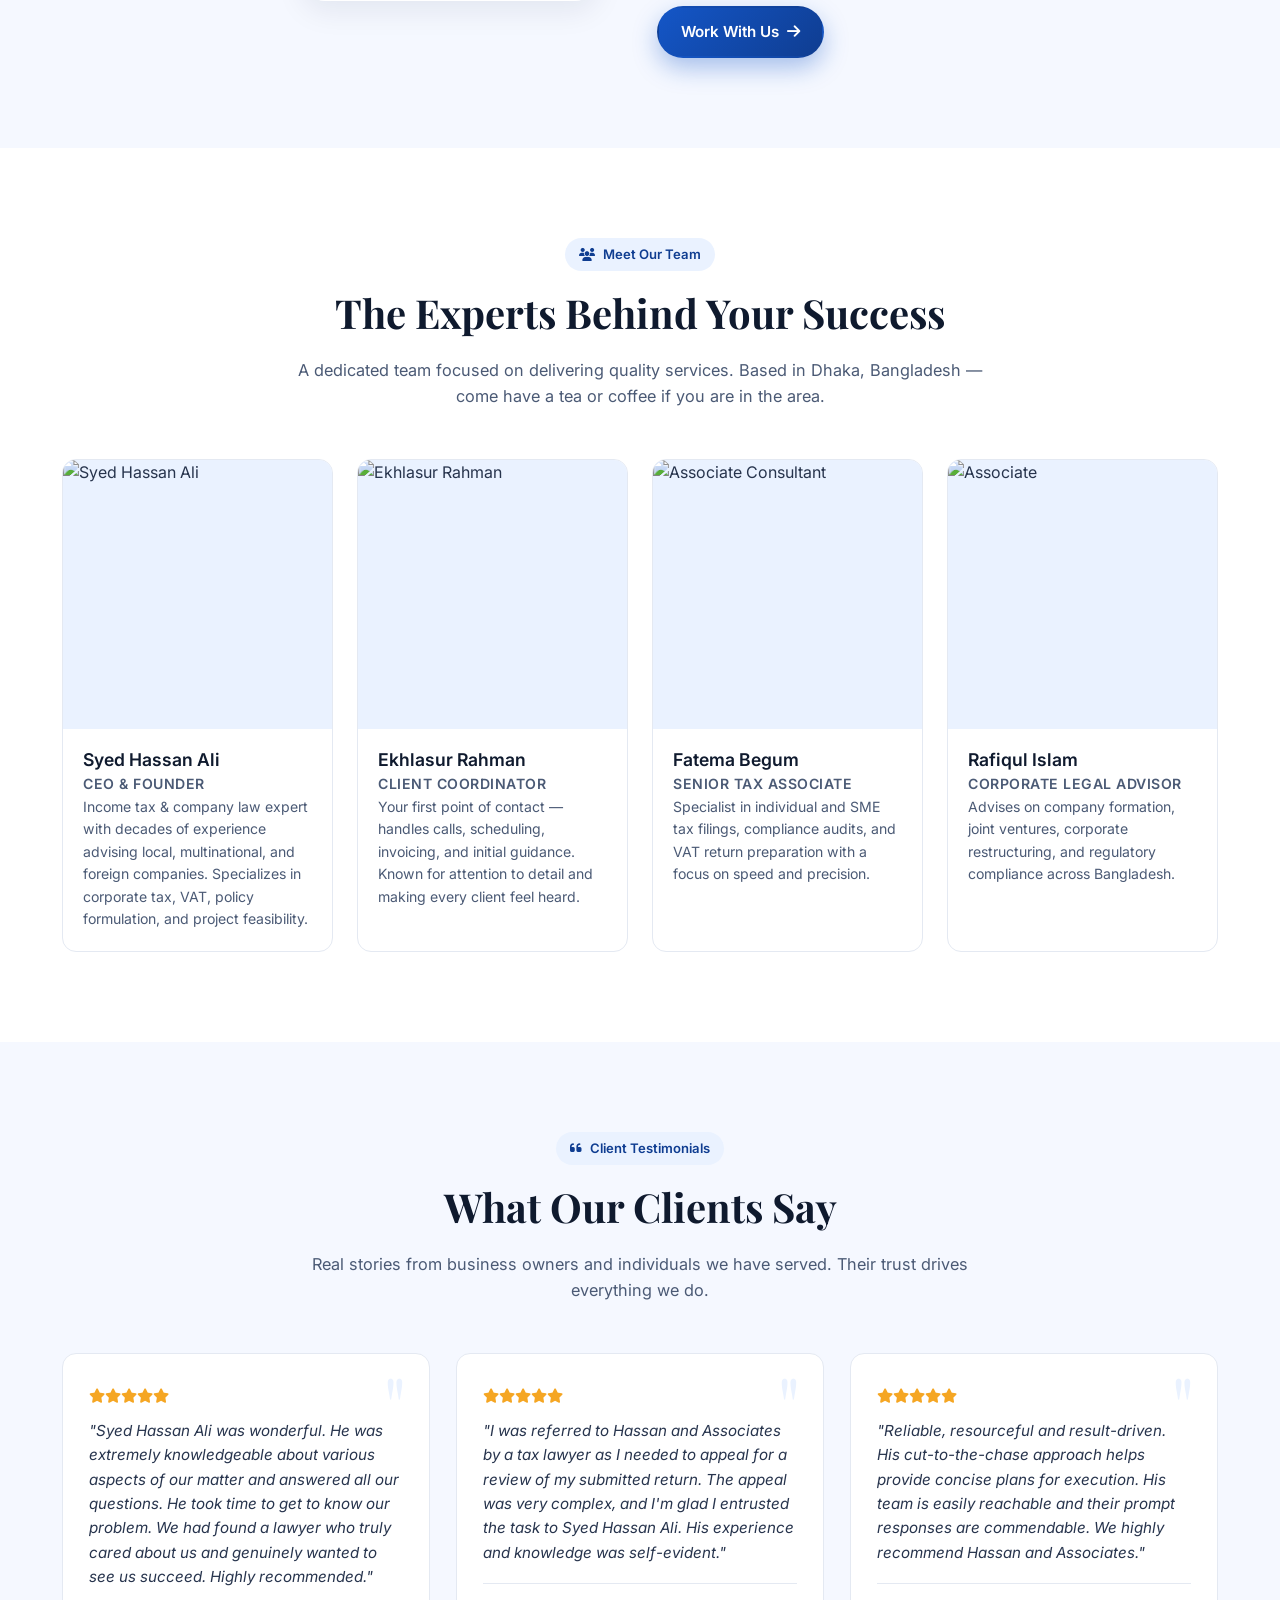
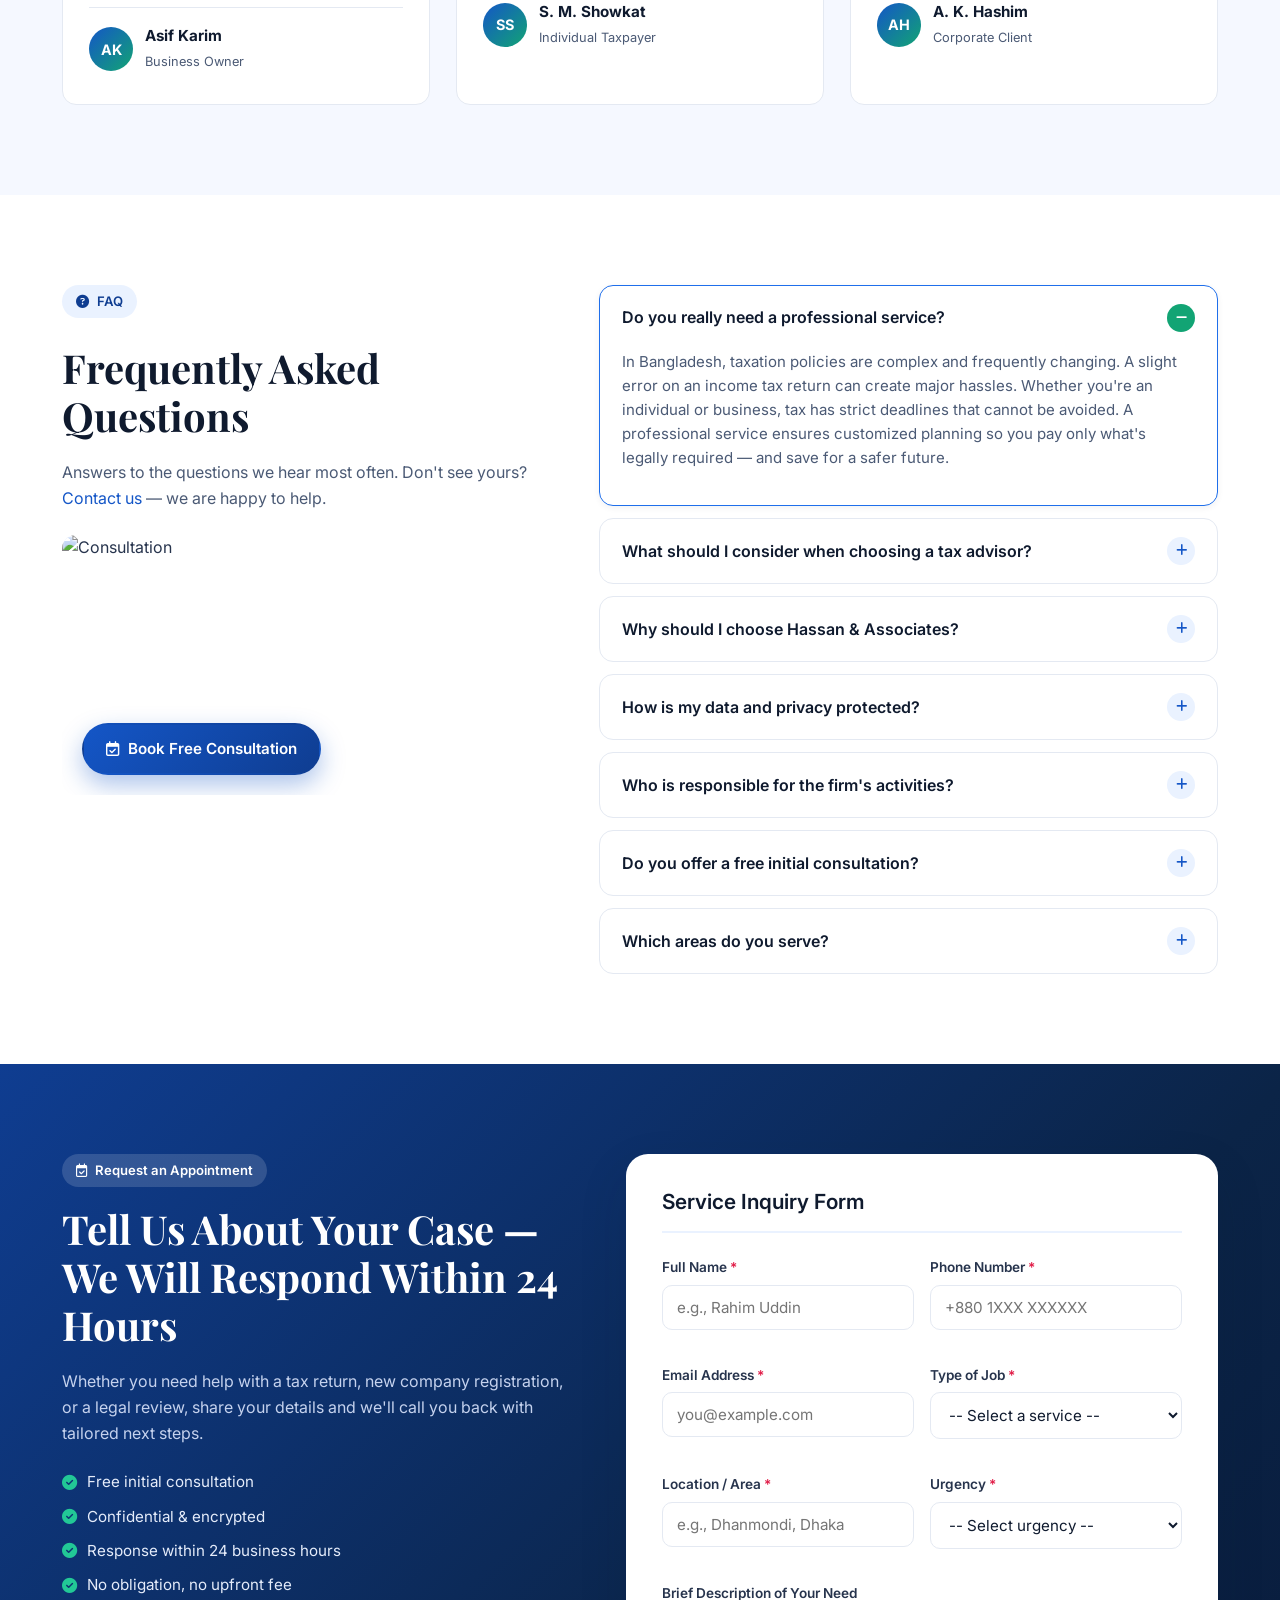
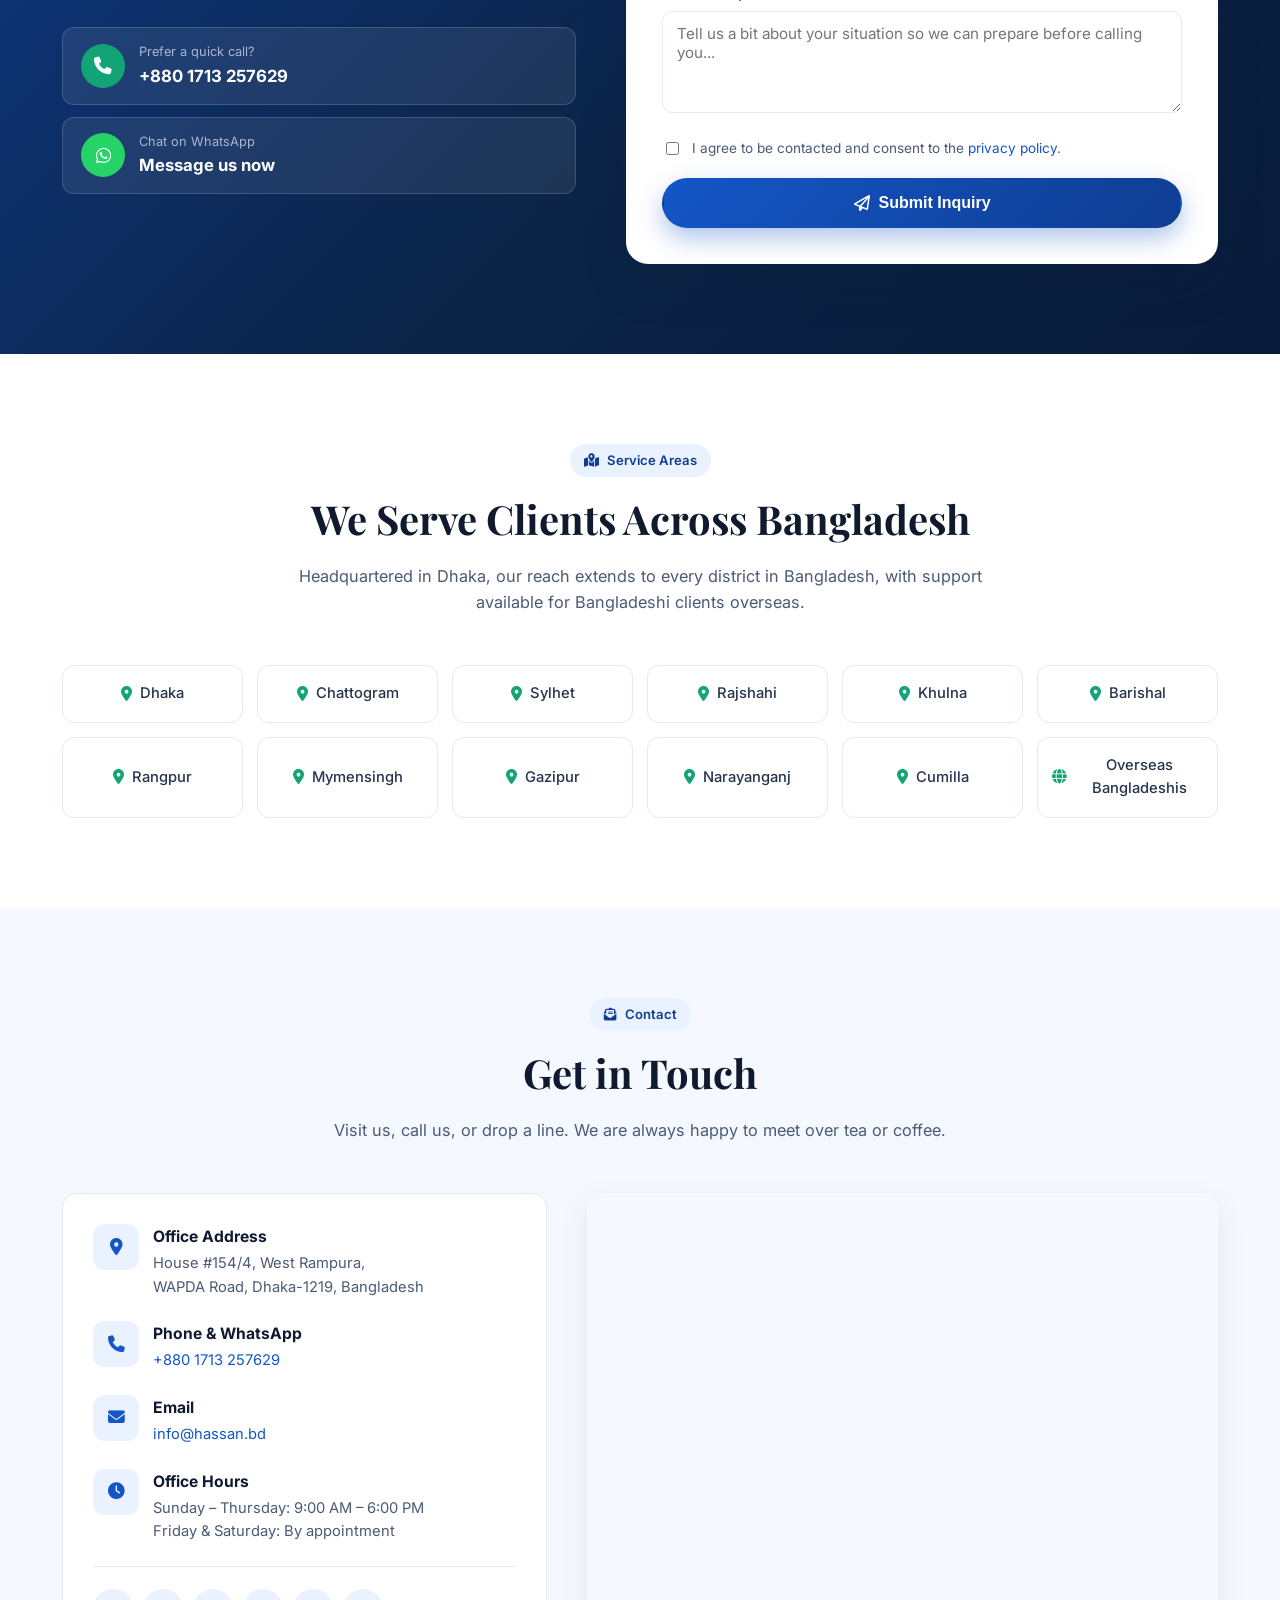
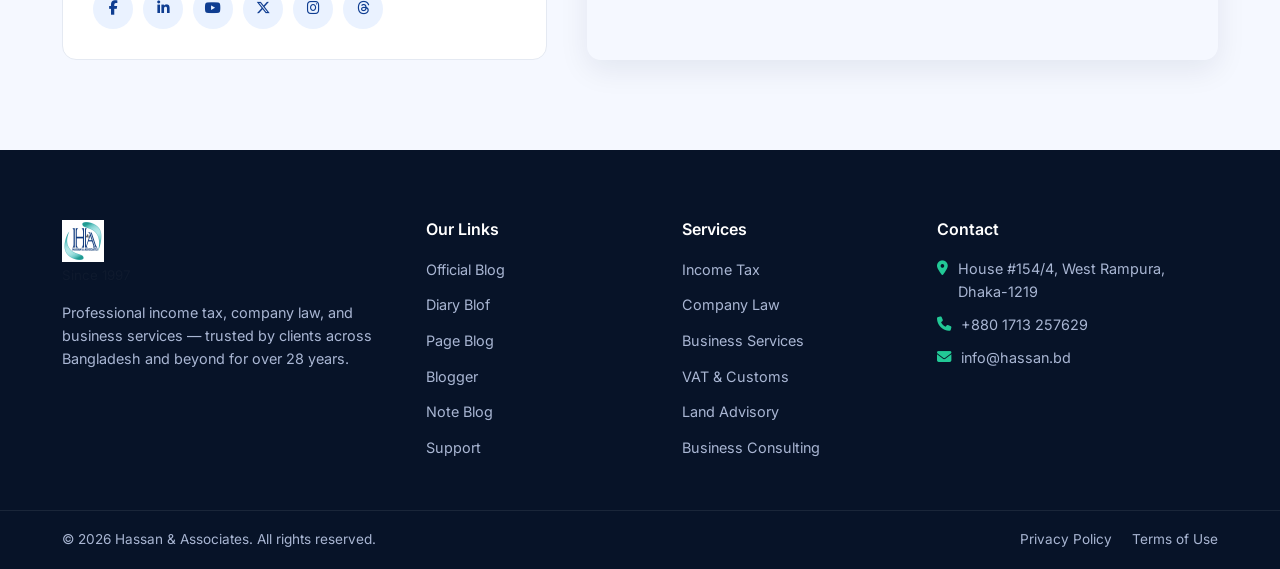
==== commit 966a12d6: "Change 'Quick Links' to 'Our Links' and add new links Updated footer links and changed section title" ====
--- a/index.html
+++ b/index.html
@@ -762,14 +762,15 @@
       </div>
 
       <div>
-        <h4>Quick Links</h4>
+        <h4>Our Links</h4>
         <ul class="footer__links">
-          <li><a href="#home">Home</a></li>
-          <li><a href="#services">Services</a></li>
-          <li><a href="#about">About</a></li>
-          <li><a href="#team">Team</a></li>
-          <li><a href="#faq">FAQ</a></li>
-          <li><a href="#contact">Contact</a></li>
+          <li><a href="https://blog.hassan.bd">Official Blog</a></li>
+          <li><a href="https://diary.hassan.bd"">Diary Blof</a></li>
+          <li><a href="https://page.hassan.bd"">Page Blog</a></li>
+		 <li><a href="https://blogger.hassan.bd"">Blogger</a></li> 
+          <li><a href="https://www.tumblr.com/hassanandassociates">Note Blog</a></li>
+          <li><a href="https://hassanandassociates.support-hub.io/">Support</a></li>
+         
         </ul>
       </div>
 
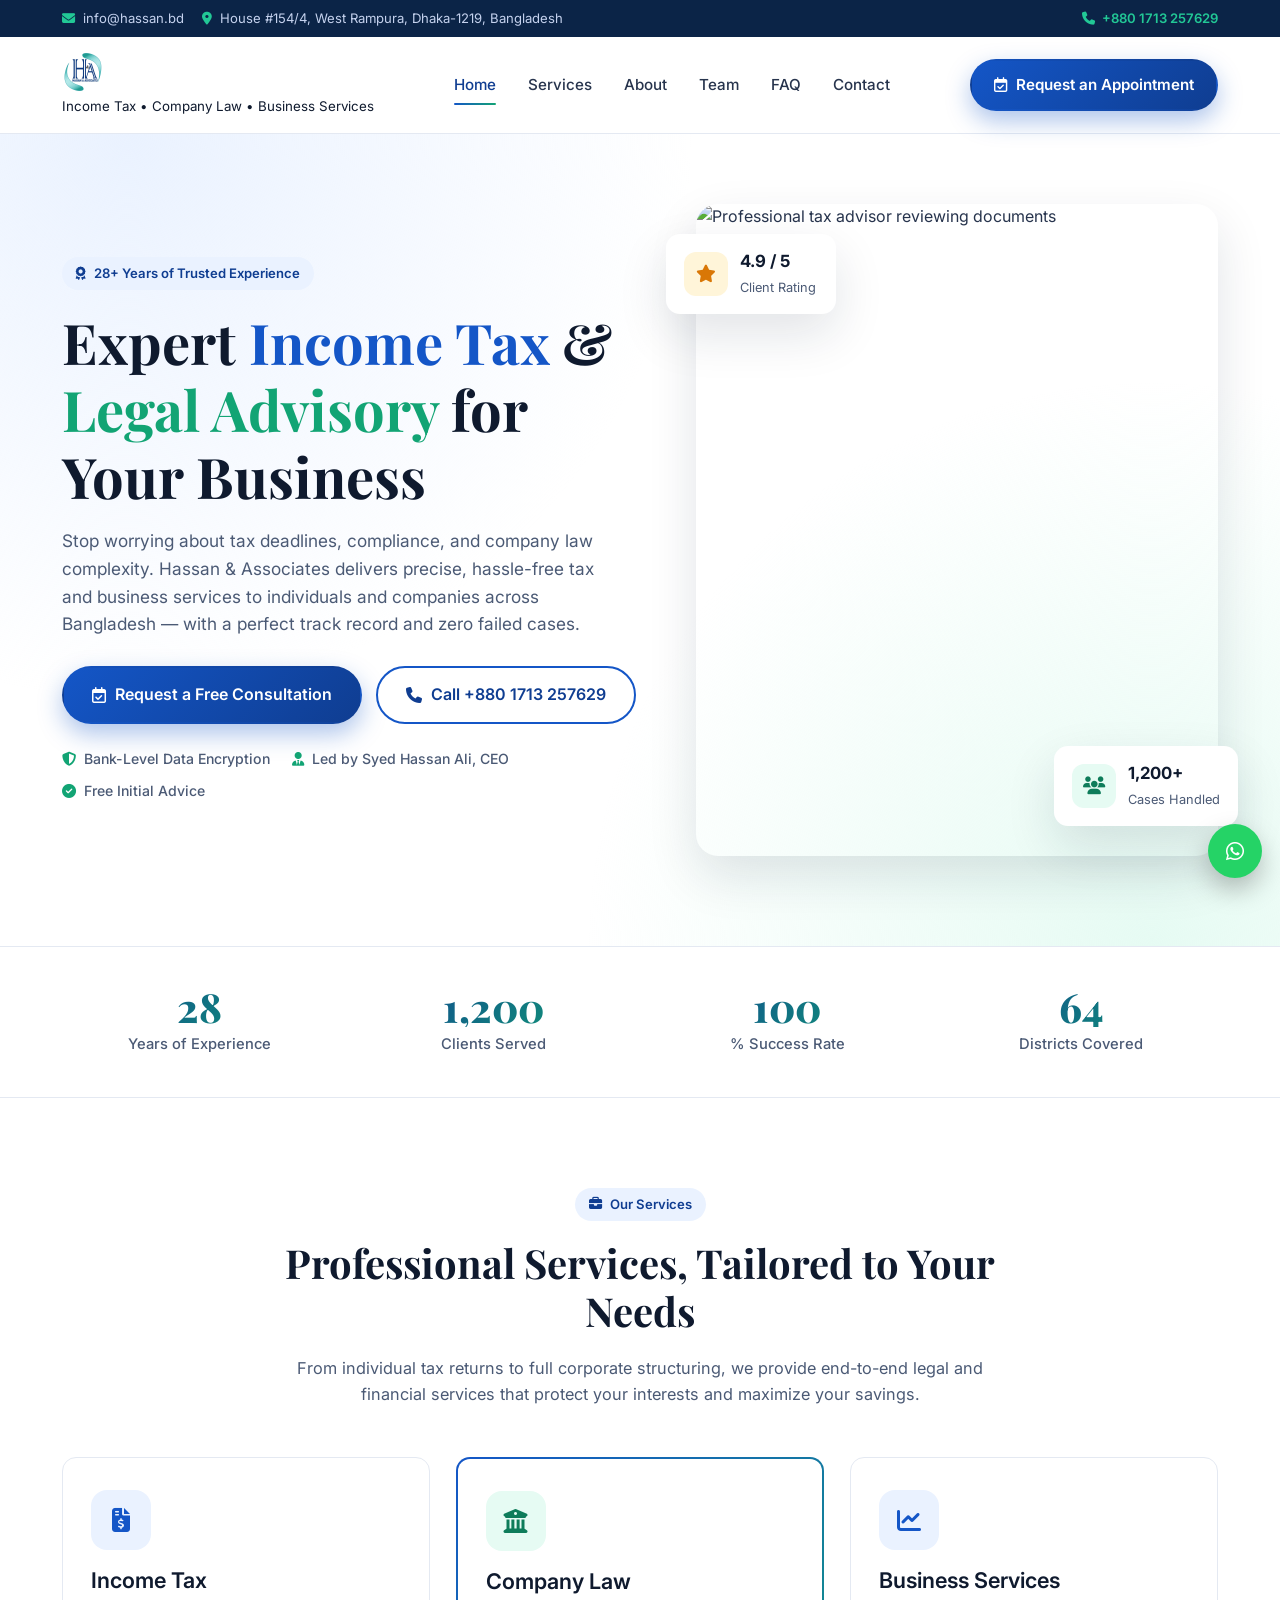
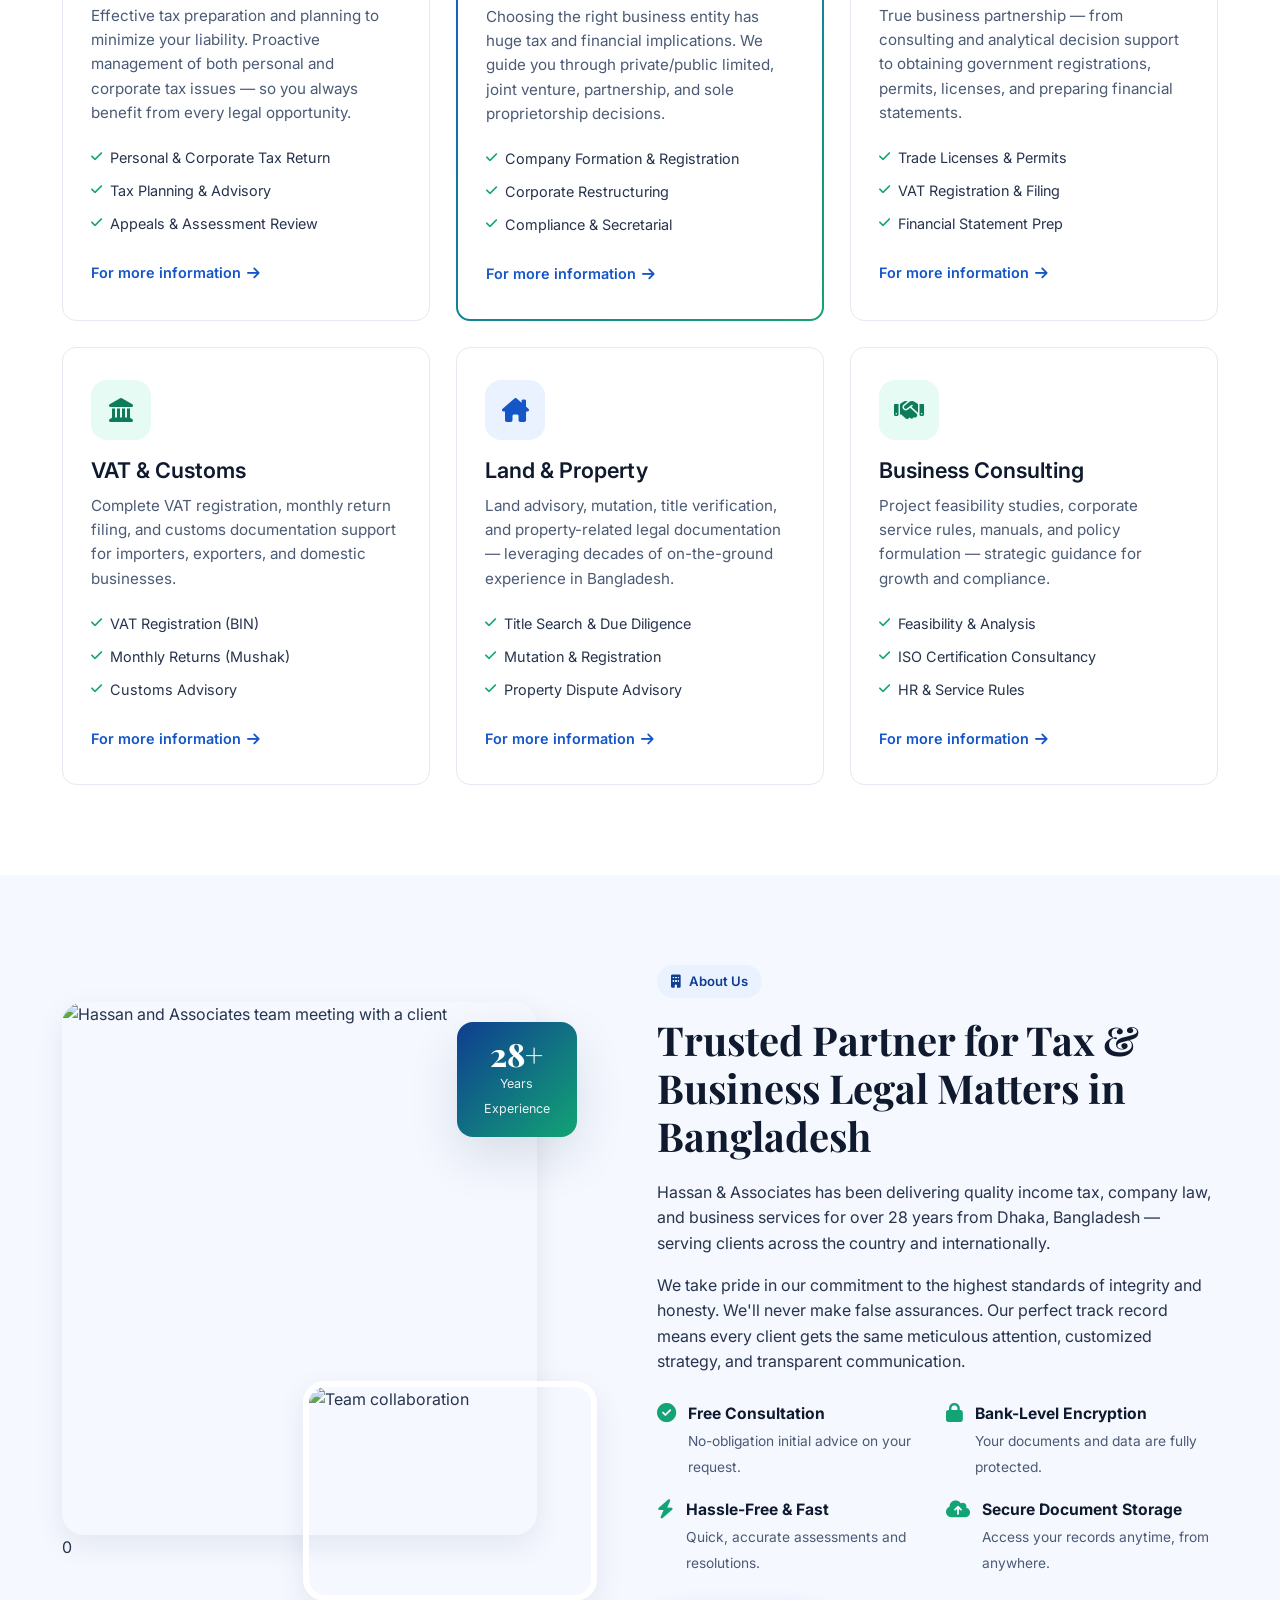
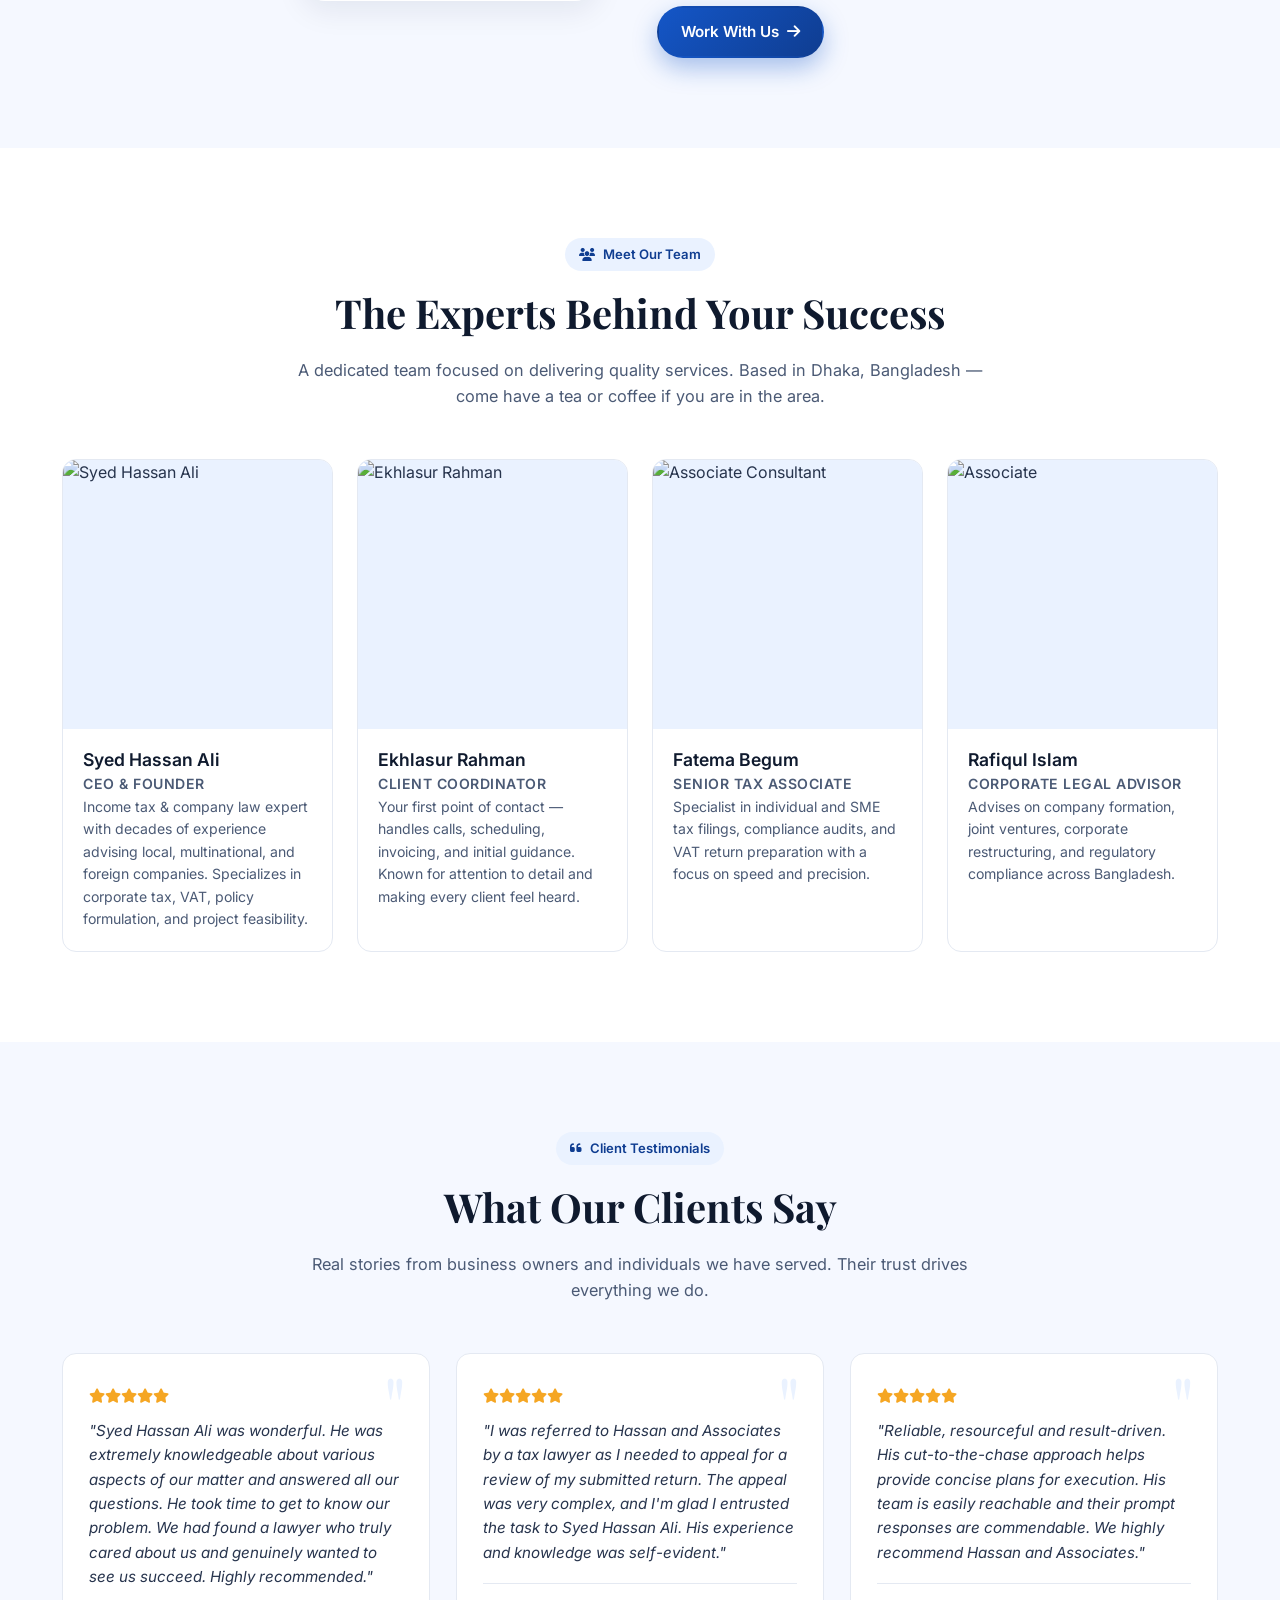
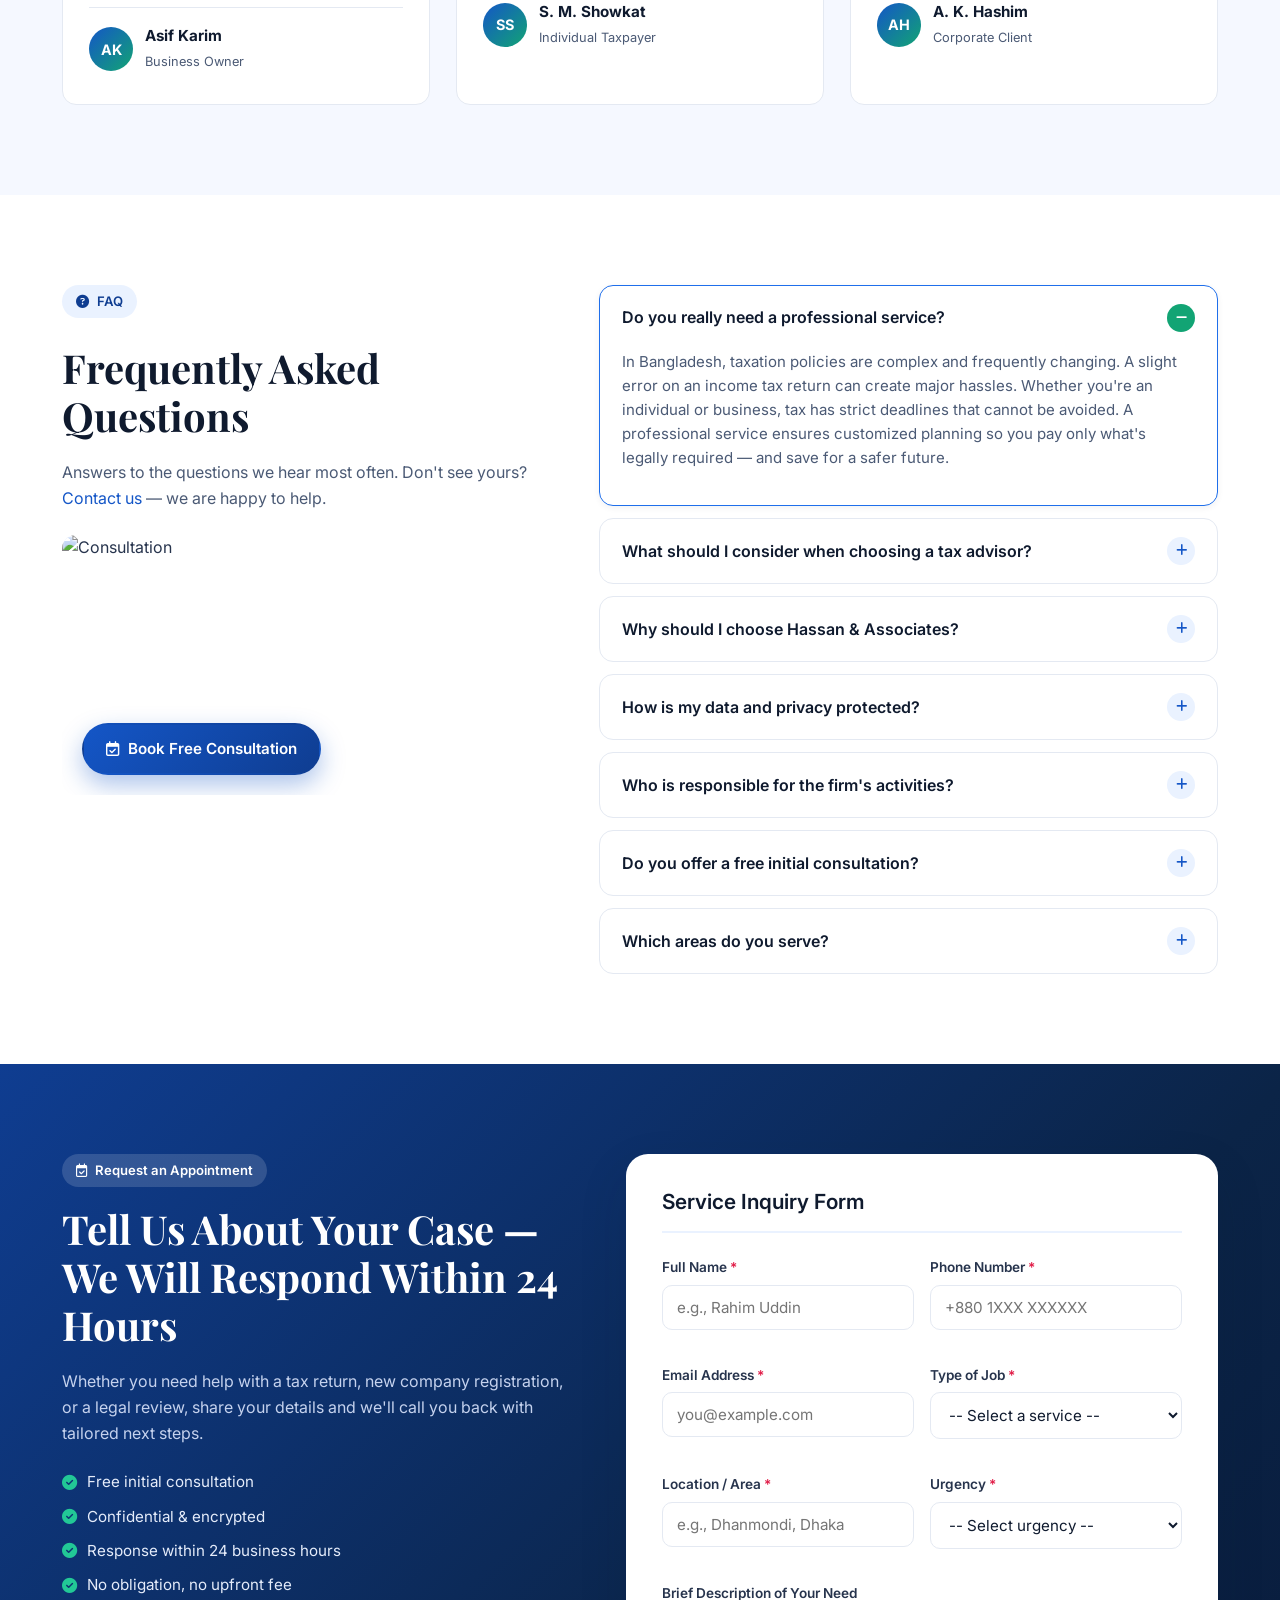
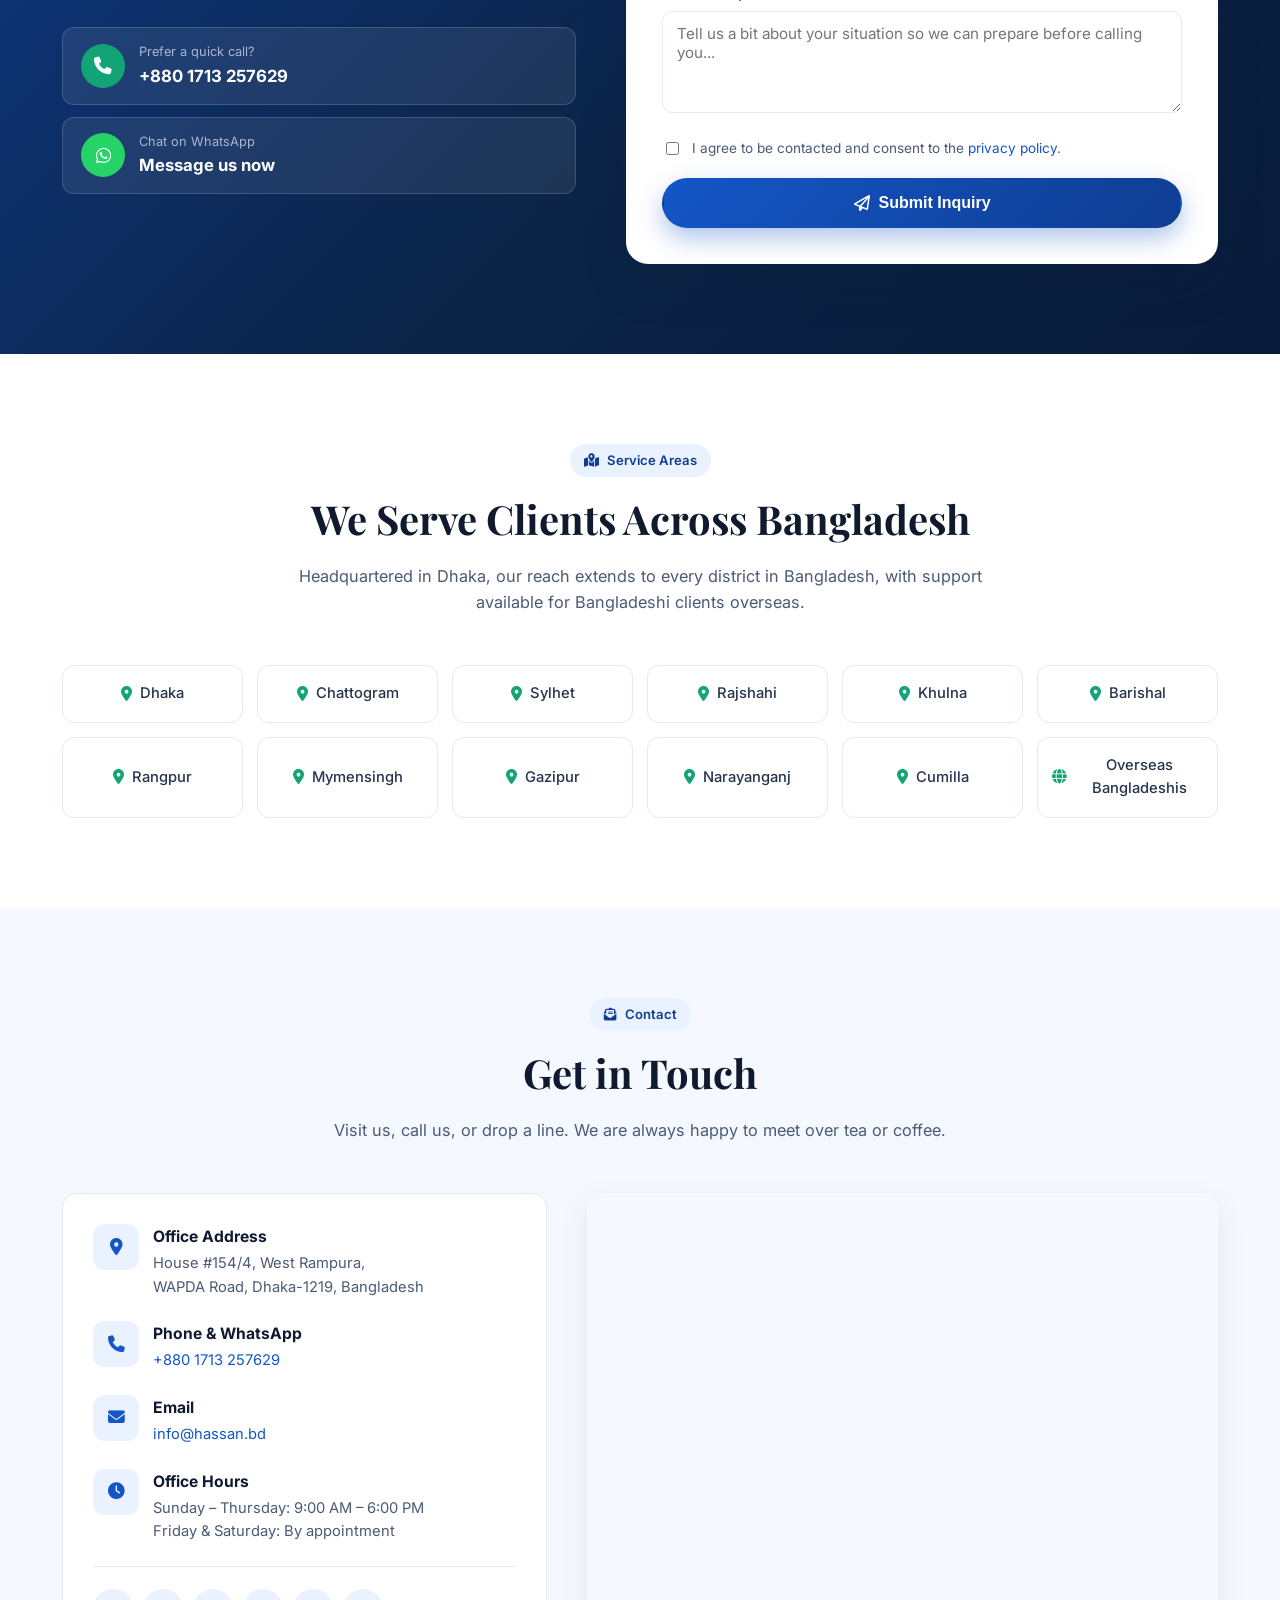
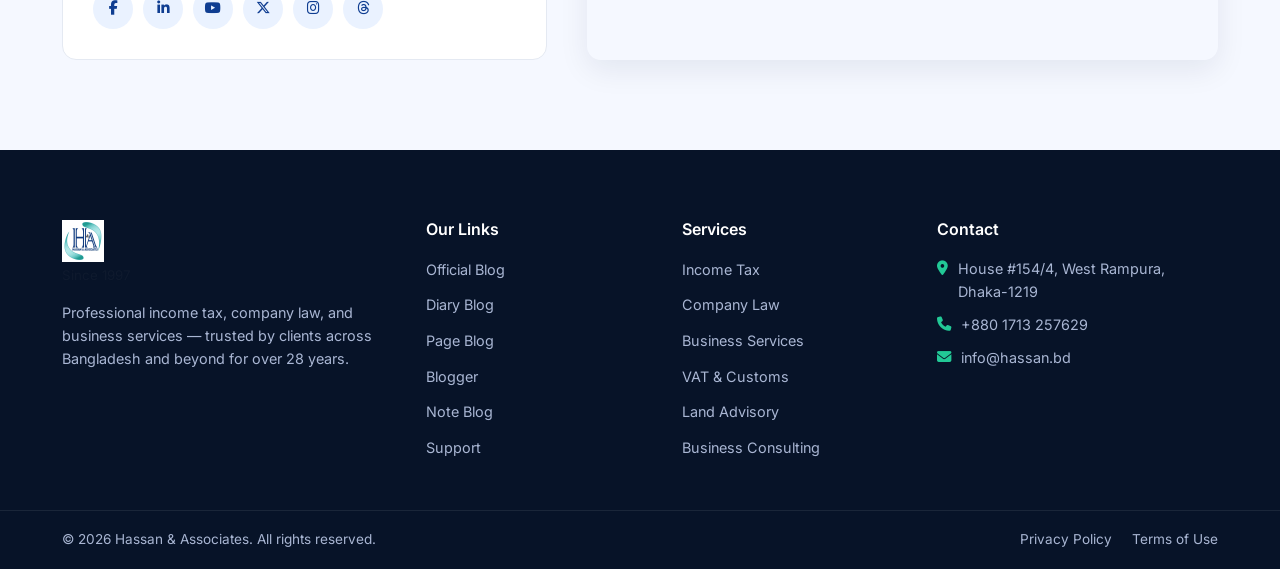
==== commit b0d305bd: "Fix typo in Diary Blog link text" ====
--- a/index.html
+++ b/index.html
@@ -765,7 +765,7 @@
         <h4>Our Links</h4>
         <ul class="footer__links">
           <li><a href="https://blog.hassan.bd">Official Blog</a></li>
-          <li><a href="https://diary.hassan.bd"">Diary Blof</a></li>
+          <li><a href="https://diary.hassan.bd"">Diary Blog</a></li>
           <li><a href="https://page.hassan.bd"">Page Blog</a></li>
 		 <li><a href="https://blogger.hassan.bd"">Blogger</a></li> 
           <li><a href="https://www.tumblr.com/hassanandassociates">Note Blog</a></li>
